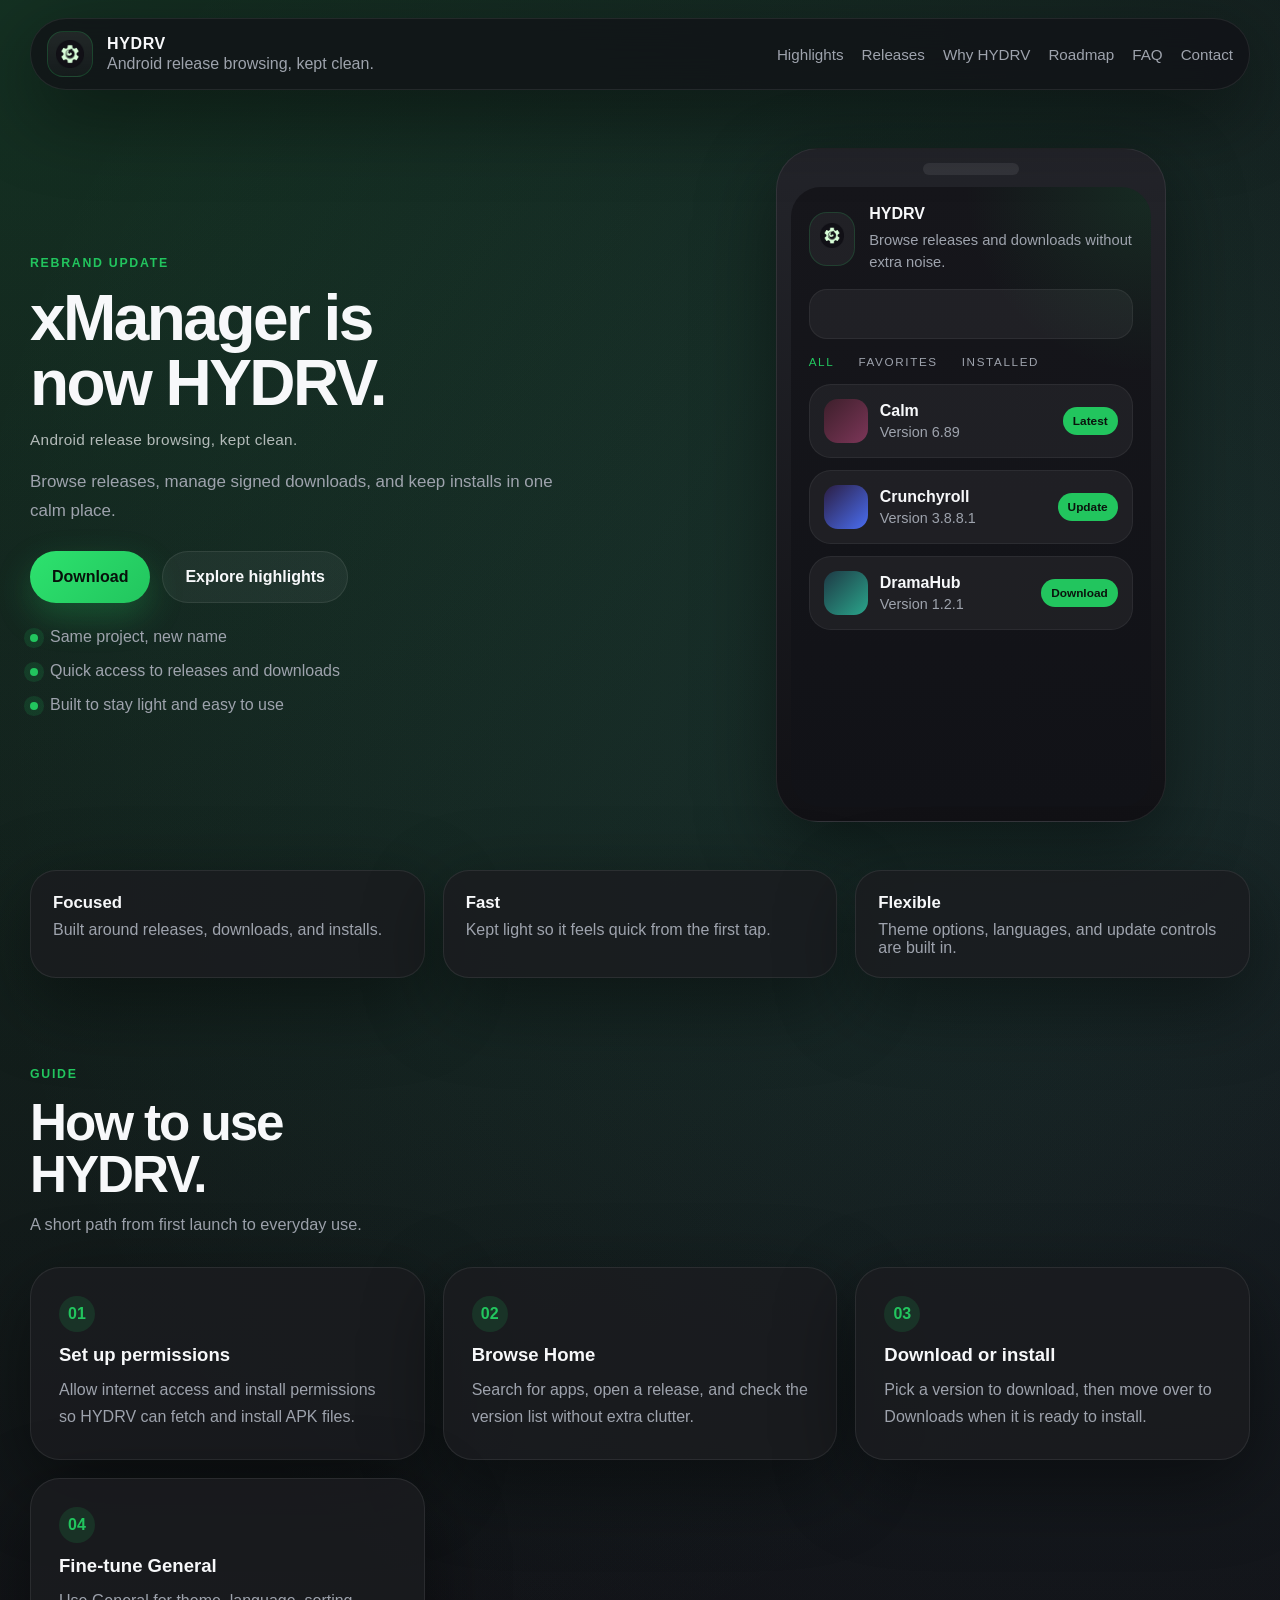
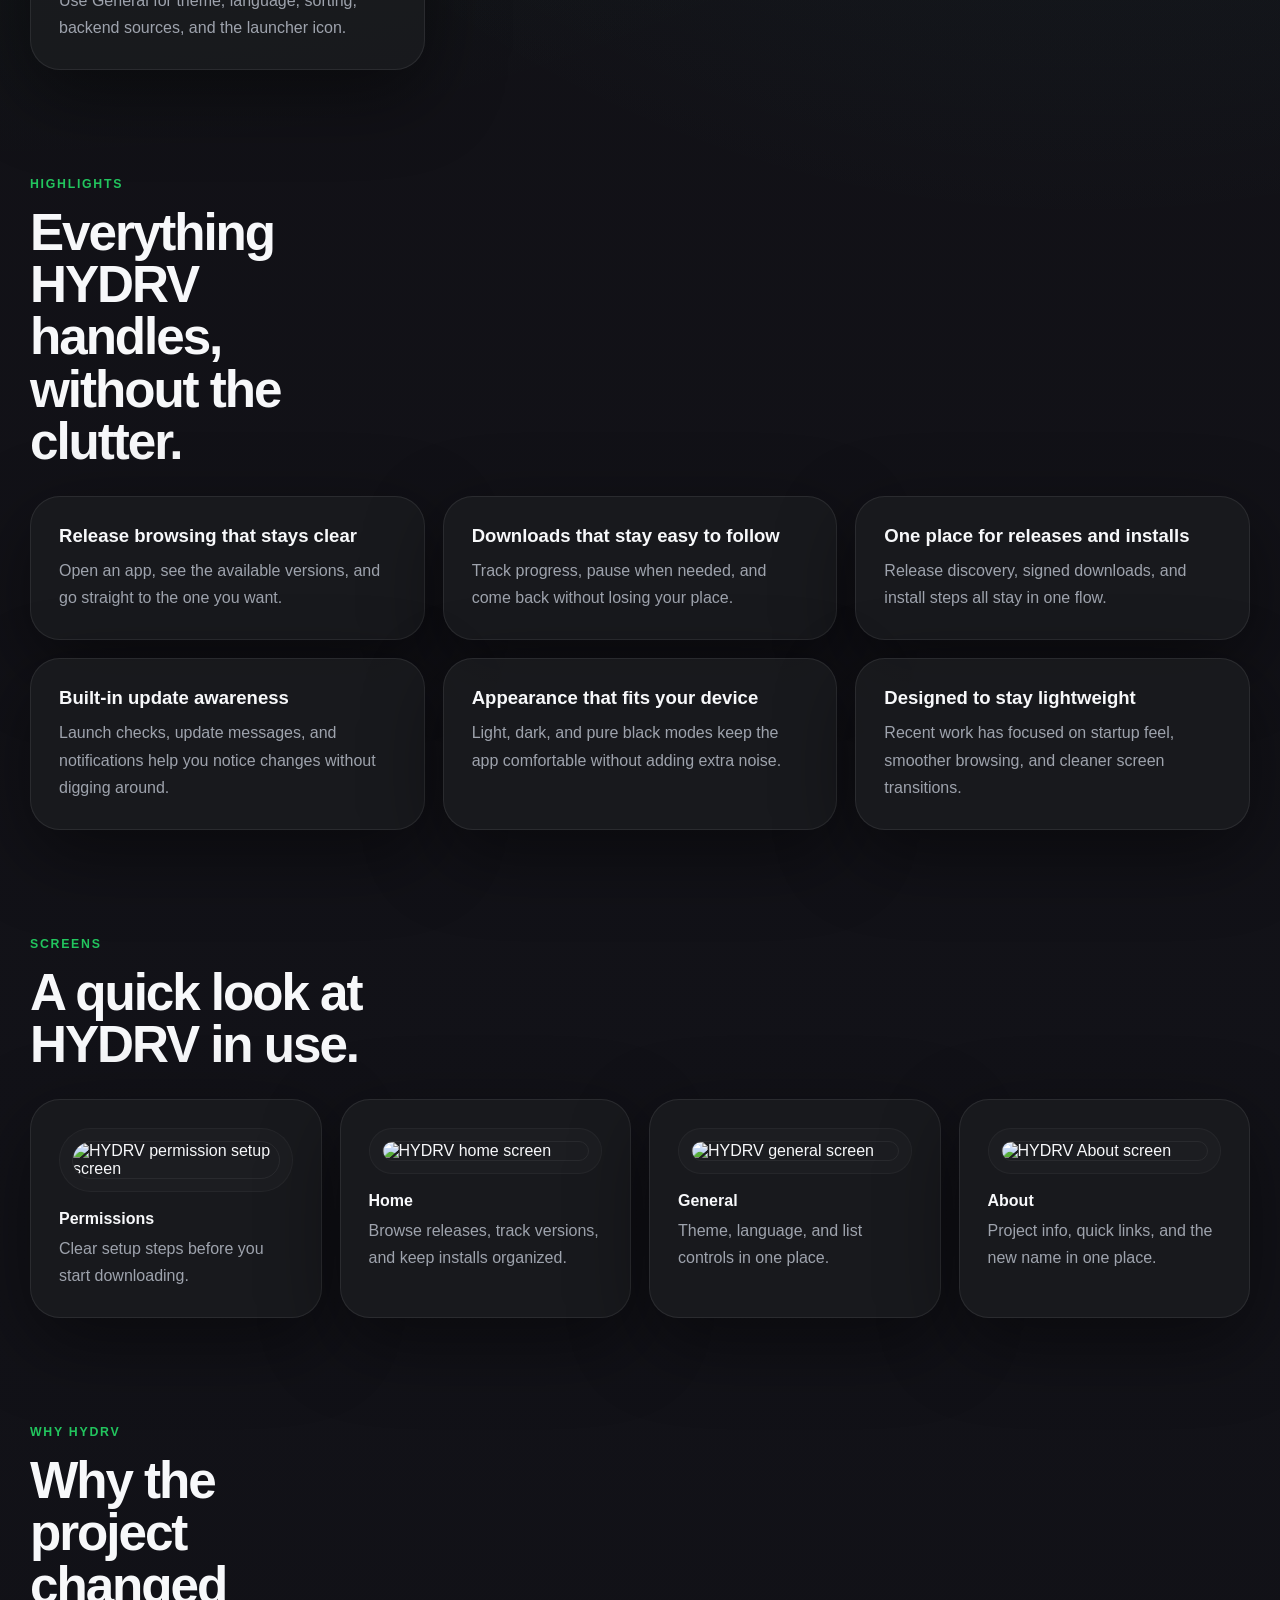
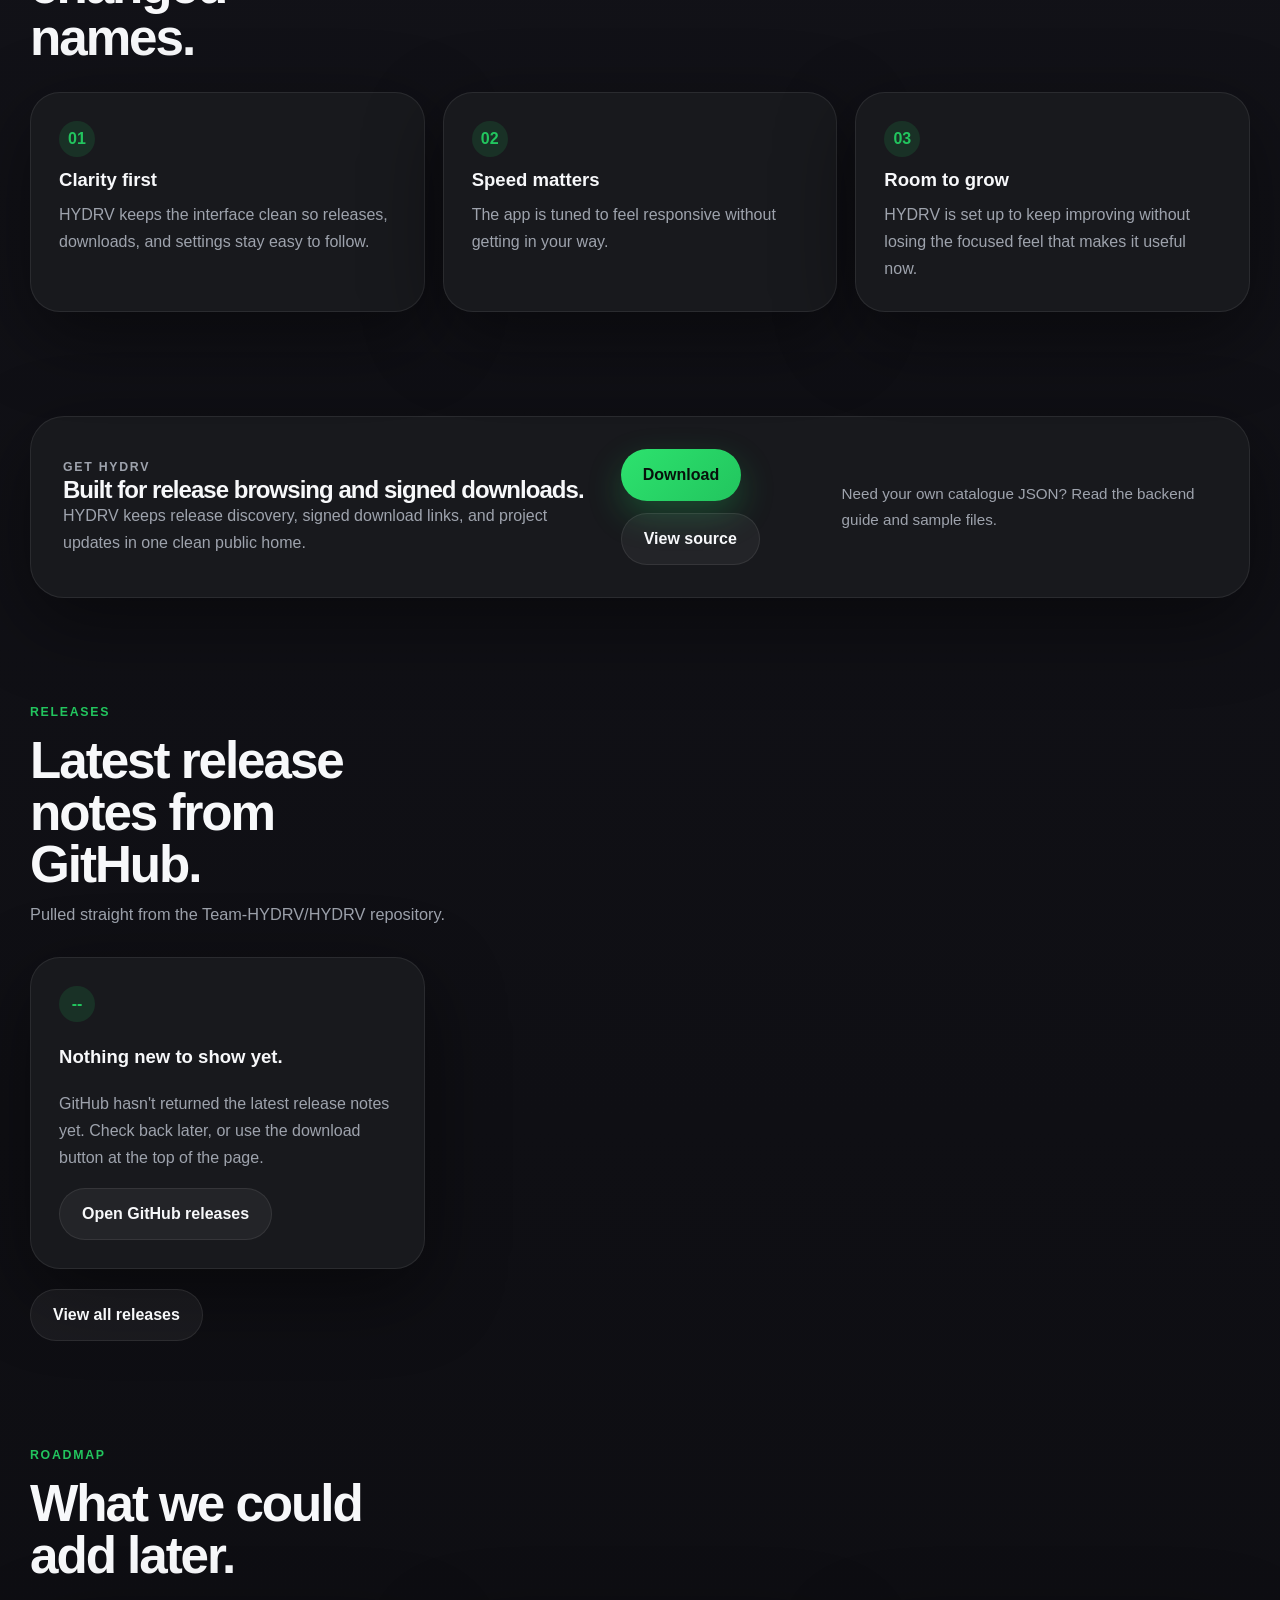
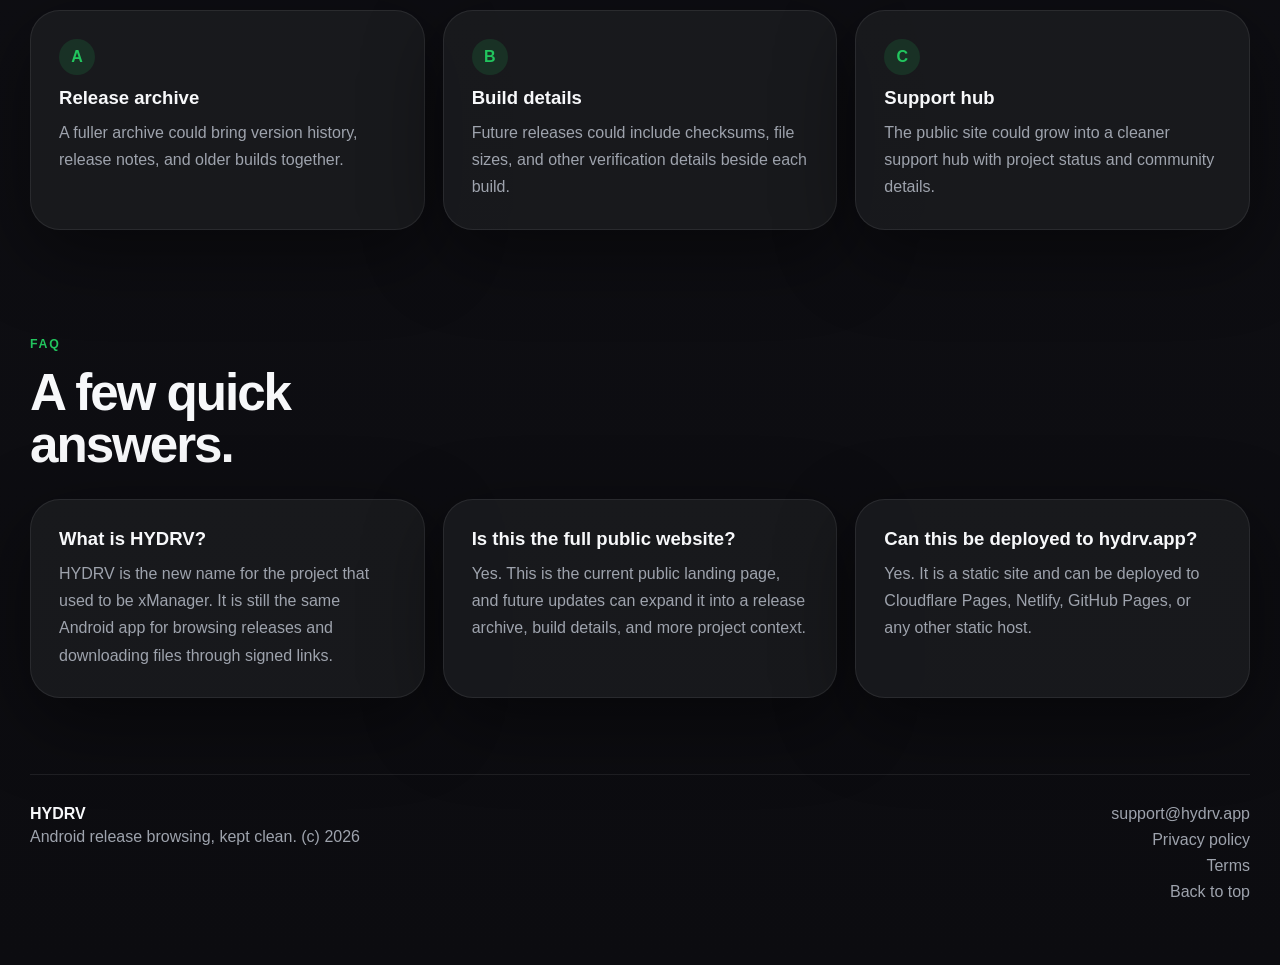
==== website/index.html @ 8247b62e "Add app usage guide and highlights" ====
﻿<!doctype html>
<html lang="en">
<head>
    <meta charset="utf-8">
    <meta name="viewport" content="width=device-width, initial-scale=1">
    <title>HYDRV</title>
    <meta
        name="description"
        content="Android release browsing, kept clean."
    >
    <meta name="theme-color" content="#111015">
    <meta property="og:title" content="HYDRV">
    <meta property="og:description" content="Android release browsing, kept clean.">
    <meta property="og:type" content="website">
    <meta property="og:image" content="./assets/icon-512.png">
    <meta name="twitter:card" content="summary_large_image">
    <link rel="icon" type="image/png" sizes="512x512" href="./assets/icon-512.png">
    <link rel="icon" type="image/png" sizes="192x192" href="./assets/icon-192.png">
    <link rel="apple-touch-icon" href="./assets/apple-touch-icon.png">
    <link rel="icon" type="image/x-icon" href="./assets/favicon.ico">
    <link rel="manifest" href="./site.webmanifest">
    <link rel="stylesheet" href="./styles.css">
</head>
<body>
    <div class="page-shell">
        <header class="topbar">
            <a class="brand" href="#top" aria-label="HYDRV home">
                <span class="brand-mark">
                    <img src="./assets/icon-512.png" alt="HYDRV icon">
                </span>
                <span class="brand-copy">
                    <strong>HYDRV</strong>
                    <span>Android release browsing, kept clean.</span>
                </span>
            </a>

            <nav class="nav">
                <a href="#highlights">Highlights</a>
                <a href="#releases">Releases</a>
                <a href="#why">Why HYDRV</a>
                <a href="#roadmap">Roadmap</a>
                <a href="#faq">FAQ</a>
                <a href="#contact">Contact</a>
            </nav>
        </header>

        <main id="top">
            <section class="hero">
                <div class="hero-copy">
                    <p class="eyebrow">Rebrand update</p>
                    <h1>xManager is now HYDRV.</h1>
                    <p class="pronunciation">Android release browsing, kept clean.</p>
                    <p class="hero-text">
                        Browse releases, manage signed downloads, and keep installs in one calm place.
                    </p>

                    <div class="hero-actions">
                        <a class="button button-primary" href="https://github.com/Team-HYDRV/HYDRV/releases/latest/download/HYDRV.apk" target="_blank" rel="noopener noreferrer">Download</a>
                        <a class="button button-secondary" href="#highlights">Explore highlights</a>
                    </div>

                    <ul class="hero-points">
                        <li>Same project, new name</li>
                        <li>Quick access to releases and downloads</li>
                        <li>Built to stay light and easy to use</li>
                    </ul>
                </div>

                <div class="hero-visual" aria-hidden="true">
                    <div class="phone-frame">
                        <div class="phone-sensor"></div>
                        <div class="phone-screen">
                            <div class="screen-head">
                                <span class="screen-logo">
                                    <img src="./assets/icon-512.png" alt="">
                                </span>
                                <div>
                                    <strong>HYDRV</strong>
                                    <p>Browse releases and downloads without extra noise.</p>
                                </div>
                            </div>

                            <div class="screen-search"></div>

                            <div class="screen-tabs">
                                <span class="active">All</span>
                                <span>Favorites</span>
                                <span>Installed</span>
                            </div>

                            <div class="screen-card">
                                <div class="screen-icon"></div>
                                <div class="screen-lines">
                                    <strong>Calm</strong>
                                    <span>Version 6.89</span>
                                </div>
                                <em>Latest</em>
                            </div>

                            <div class="screen-card">
                                <div class="screen-icon alt"></div>
                                <div class="screen-lines">
                                    <strong>Crunchyroll</strong>
                                    <span>Version 3.8.8.1</span>
                                </div>
                                <em>Update</em>
                            </div>

                            <div class="screen-card">
                                <div class="screen-icon alt-two"></div>
                                <div class="screen-lines">
                                    <strong>DramaHub</strong>
                                    <span>Version 1.2.1</span>
                                </div>
                                <em>Download</em>
                            </div>
                        </div>
                    </div>
                </div>
            </section>

            <section class="stats-strip">
                <article>
                    <strong>Focused</strong>
                    <span>Built around releases, downloads, and installs.</span>
                </article>
                <article>
                    <strong>Fast</strong>
                    <span>Kept light so it feels quick from the first tap.</span>
                </article>
                <article>
                    <strong>Flexible</strong>
                    <span>Theme options, languages, and update controls are built in.</span>
                </article>
            </section>

            <section class="section" id="guide">
                <div class="section-heading">
                    <p class="eyebrow">Guide</p>
                    <h2>How to use HYDRV.</h2>
                    <p class="section-lead">A short path from first launch to everyday use.</p>
                </div>

                <div class="story-grid">
                    <article class="story-card">
                        <span class="story-index">01</span>
                        <h3>Set up permissions</h3>
                        <p>Allow internet access and install permissions so HYDRV can fetch and install APK files.</p>
                    </article>
                    <article class="story-card">
                        <span class="story-index">02</span>
                        <h3>Browse Home</h3>
                        <p>Search for apps, open a release, and check the version list without extra clutter.</p>
                    </article>
                    <article class="story-card">
                        <span class="story-index">03</span>
                        <h3>Download or install</h3>
                        <p>Pick a version to download, then move over to Downloads when it is ready to install.</p>
                    </article>
                    <article class="story-card">
                        <span class="story-index">04</span>
                        <h3>Fine-tune General</h3>
                        <p>Use General for theme, language, sorting, backend sources, and the launcher icon.</p>
                    </article>
                </div>
            </section>

            <section class="section" id="highlights">
                <div class="section-heading">
                    <p class="eyebrow">Highlights</p>
                    <h2>Everything HYDRV handles, without the clutter.</h2>
                </div>

                <div class="feature-grid">
                    <article class="feature-card">
                        <h3>Release browsing that stays clear</h3>
                        <p>Open an app, see the available versions, and go straight to the one you want.</p>
                    </article>
                    <article class="feature-card">
                        <h3>Downloads that stay easy to follow</h3>
                        <p>Track progress, pause when needed, and come back without losing your place.</p>
                    </article>
                    <article class="feature-card">
                        <h3>One place for releases and installs</h3>
                        <p>Release discovery, signed downloads, and install steps all stay in one flow.</p>
                    </article>
                    <article class="feature-card">
                        <h3>Built-in update awareness</h3>
                        <p>Launch checks, update messages, and notifications help you notice changes without digging around.</p>
                    </article>
                    <article class="feature-card">
                        <h3>Appearance that fits your device</h3>
                        <p>Light, dark, and pure black modes keep the app comfortable without adding extra noise.</p>
                    </article>
                    <article class="feature-card">
                        <h3>Designed to stay lightweight</h3>
                        <p>Recent work has focused on startup feel, smoother browsing, and cleaner screen transitions.</p>
                    </article>
                </div>
            </section>

            <section class="section" id="screens">
                <div class="section-heading">
                    <p class="eyebrow">Screens</p>
                    <h2>A quick look at HYDRV in use.</h2>
                </div>

                <div class="shot-grid">
                    <figure class="shot-card">
                        <div class="shot-media">
                            <img src="./assets/screen-permissions.png" alt="HYDRV permission setup screen">
                        </div>
                        <figcaption>
                            <strong>Permissions</strong>
                            <span>Clear setup steps before you start downloading.</span>
                        </figcaption>
                    </figure>

                    <figure class="shot-card">
                        <div class="shot-media">
                            <img src="./assets/screen-home.png" alt="HYDRV home screen">
                        </div>
                        <figcaption>
                            <strong>Home</strong>
                            <span>Browse releases, track versions, and keep installs organized.</span>
                        </figcaption>
                    </figure>

                    <figure class="shot-card">
                        <div class="shot-media">
                            <img src="./assets/screen-general.png" alt="HYDRV general screen">
                        </div>
                        <figcaption>
                            <strong>General</strong>
                            <span>Theme, language, and list controls in one place.</span>
                        </figcaption>
                    </figure>

                    <figure class="shot-card">
                        <div class="shot-media">
                            <img src="./assets/screen-about.png" alt="HYDRV About screen">
                        </div>
                        <figcaption>
                            <strong>About</strong>
                            <span>Project info, quick links, and the new name in one place.</span>
                        </figcaption>
                    </figure>
                </div>
            </section>

            <section class="section section-alt" id="why">
                <div class="section-heading">
                    <p class="eyebrow">Why HYDRV</p>
                    <h2>Why the project changed names.</h2>
                </div>

                <div class="story-grid">
                    <article class="story-card">
                        <span class="story-index">01</span>
                        <h3>Clarity first</h3>
                        <p>HYDRV keeps the interface clean so releases, downloads, and settings stay easy to follow.</p>
                    </article>
                    <article class="story-card">
                        <span class="story-index">02</span>
                        <h3>Speed matters</h3>
                        <p>The app is tuned to feel responsive without getting in your way.</p>
                    </article>
                    <article class="story-card">
                        <span class="story-index">03</span>
                        <h3>Room to grow</h3>
                        <p>HYDRV is set up to keep improving without losing the focused feel that makes it useful now.</p>
                    </article>
                </div>
            </section>

            <section class="section" id="download">
                <div class="download-panel">
                    <div>
                        <p class="eyebrow">Get HYDRV</p>
                        <h2>Built for release browsing and signed downloads.</h2>
                        <p>
                            HYDRV keeps release discovery, signed download links, and project updates in one clean
                            public home.
                        </p>
                    </div>
                    <div class="download-actions">
                        <a class="button button-primary" href="https://github.com/Team-HYDRV/HYDRV/releases/latest/download/HYDRV.apk" target="_blank" rel="noopener noreferrer">Download</a>
                        <a class="button button-secondary" href="https://github.com/Team-HYDRV/HYDRV" target="_blank" rel="noopener noreferrer">View source</a>
                    </div>
                    <p class="download-note">
                        Need your own catalogue JSON? Read the
                        <a href="https://github.com/Team-HYDRV/HYDRV/blob/develop/HYDRV/docs/backend-example.md" target="_blank" rel="noopener noreferrer">backend guide</a>
                        and sample files.
                    </p>
                </div>
            </section>

            <section class="section" id="releases">
                <div class="section-heading">
                    <p class="eyebrow">Releases</p>
                    <h2>Latest release notes from GitHub.</h2>
                    <p class="section-lead">Pulled straight from the Team-HYDRV/HYDRV repository.</p>
                </div>

                <div class="release-grid" id="releaseGrid" aria-live="polite">
                    <article class="story-card release-card release-card-loading">
                        <span class="story-index">01</span>
                        <h3>Fetching latest releases</h3>
                        <p>Live GitHub release notes will appear here as soon as they are available.</p>
                    </article>
                    <article class="story-card release-card release-card-loading">
                        <span class="story-index">02</span>
                        <h3>Fetching latest releases</h3>
                        <p>Live GitHub release notes will appear here as soon as they are available.</p>
                    </article>
                    <article class="story-card release-card release-card-loading">
                        <span class="story-index">03</span>
                        <h3>Fetching latest releases</h3>
                        <p>Live GitHub release notes will appear here as soon as they are available.</p>
                    </article>
                </div>

                <div class="section-actions">
                    <a class="button button-secondary" href="https://github.com/Team-HYDRV/HYDRV/releases" target="_blank" rel="noopener noreferrer">View all releases</a>
                </div>
            </section>

            <section class="section section-alt" id="roadmap">
                <div class="section-heading">
                    <p class="eyebrow">Roadmap</p>
                    <h2>What we could add later.</h2>
                </div>

                <div class="story-grid">
                    <article class="story-card">
                        <span class="story-index">A</span>
                        <h3>Release archive</h3>
                        <p>A fuller archive could bring version history, release notes, and older builds together.</p>
                    </article>
                    <article class="story-card">
                        <span class="story-index">B</span>
                        <h3>Build details</h3>
                        <p>Future releases could include checksums, file sizes, and other verification details beside each build.</p>
                    </article>
                    <article class="story-card">
                        <span class="story-index">C</span>
                        <h3>Support hub</h3>
                        <p>The public site could grow into a cleaner support hub with project status and community details.</p>
                    </article>
                </div>
            </section>

            <section class="section" id="faq">
                <div class="section-heading">
                    <p class="eyebrow">FAQ</p>
                    <h2>A few quick answers.</h2>
                </div>

                <div class="faq-list">
                    <article class="faq-item">
                        <h3>What is HYDRV?</h3>
                        <p>HYDRV is the new name for the project that used to be xManager. It is still the same Android app for browsing releases and downloading files through signed links.</p>
                    </article>
                    <article class="faq-item">
                        <h3>Is this the full public website?</h3>
                        <p>Yes. This is the current public landing page, and future updates can expand it into a release archive, build details, and more project context.</p>
                    </article>
                    <article class="faq-item">
                        <h3>Can this be deployed to hydrv.app?</h3>
                        <p>Yes. It is a static site and can be deployed to Cloudflare Pages, Netlify, GitHub Pages, or any other static host.</p>
                    </article>
                </div>
            </section>
        </main>

        <footer class="footer" id="contact">
            <div>
                <strong>HYDRV</strong>
                <p>Android release browsing, kept clean.</p>
            </div>
            <div class="footer-links">
                <a href="mailto:support@hydrv.app">support@hydrv.app</a>
                <a href="./privacy.html">Privacy policy</a>
                <a href="./terms.html">Terms</a>
                <a href="#top">Back to top</a>
            </div>
        </footer>
    </div>

    <script src="./app.js"></script>
</body>
</html>
---- website/styles.css ----
:root {
    --bg: #111015;
    --bg-soft: #18171d;
    --panel: rgba(27, 28, 31, 0.84);
    --panel-strong: #1f2024;
    --line: rgba(255, 255, 255, 0.08);
    --text: #f7f8fa;
    --muted: #9ea3ad;
    --accent: #22c55e;
    --accent-soft: rgba(34, 197, 94, 0.14);
    --shadow: 0 24px 80px rgba(0, 0, 0, 0.45);
    --radius-xl: 32px;
    --radius-lg: 24px;
    --radius-md: 18px;
    --radius-pill: 999px;
    --content-width: 1220px;
}

* {
    box-sizing: border-box;
}

html {
    scroll-behavior: smooth;
}

body {
    margin: 0;
    font-family: "Segoe UI", "IBM Plex Sans", sans-serif;
    color: var(--text);
    overflow-x: hidden;
    background:
        radial-gradient(circle at top left, rgba(34, 197, 94, 0.18), transparent 30%),
        radial-gradient(circle at 85% 12%, rgba(94, 234, 212, 0.10), transparent 22%),
        linear-gradient(180deg, #111015 0%, #121218 50%, #0c0c10 100%);
}

a {
    color: inherit;
    text-decoration: none;
}

img {
    display: block;
    max-width: 100%;
}

.page-shell {
    width: min(calc(100% - 32px), var(--content-width));
    margin: 0 auto;
    padding: 18px 0 56px;
}

.topbar {
    display: flex;
    align-items: center;
    justify-content: space-between;
    gap: 20px;
    padding: 12px 16px;
    position: sticky;
    top: 18px;
    z-index: 10;
    backdrop-filter: blur(22px);
    background: rgba(17, 16, 21, 0.72);
    border: 1px solid var(--line);
    border-radius: var(--radius-pill);
    box-shadow: var(--shadow);
}

.brand {
    display: inline-flex;
    align-items: center;
    gap: 14px;
}

.brand-mark {
    width: 46px;
    height: 46px;
    padding: 8px;
    border-radius: 16px;
    background: linear-gradient(180deg, rgba(255,255,255,0.07), rgba(255,255,255,0.02));
    border: 1px solid rgba(34, 197, 94, 0.22);
}

.brand-copy {
    display: flex;
    flex-direction: column;
    gap: 2px;
}

.brand-copy strong {
    font-size: 1rem;
    letter-spacing: 0.04em;
}

.brand-copy span,
.nav a,
.hero-text,
.hero-points li,
.stats-strip span,
.feature-card p,
.story-card p,
.download-panel p,
.faq-item p,
.footer p,
.footer a {
    color: var(--muted);
}

.download-note {
    font-size: 0.95rem;
    line-height: 1.6;
    max-width: 42rem;
}

.nav {
    display: inline-flex;
    align-items: center;
    gap: 18px;
    flex-wrap: wrap;
}

.nav a {
    font-size: 0.95rem;
    transition: color 0.2s ease;
}

.nav a:hover,
.footer a:hover {
    color: var(--text);
}

.hero {
    display: grid;
    grid-template-columns: minmax(0, 1.05fr) minmax(320px, 0.95fr);
    gap: 44px;
    align-items: center;
    padding: 58px 0 40px;
}

.eyebrow {
    display: inline-flex;
    align-items: center;
    gap: 8px;
    margin: 0 0 16px;
    color: var(--accent);
    font-weight: 700;
    text-transform: uppercase;
    letter-spacing: 0.14em;
    font-size: 0.77rem;
}

.hero h1,
.section-heading h2,
.download-panel h2 {
    margin: 0;
    line-height: 1.02;
    letter-spacing: -0.04em;
}

.hero h1 {
    font-size: clamp(3rem, 5vw, 5.4rem);
    max-width: 11ch;
}

.hero-brand {
    display: inline-flex;
    align-items: center;
    gap: 16px;
    padding: 14px 18px;
    margin-bottom: 14px;
    border-radius: 24px;
    background: rgba(255, 255, 255, 0.04);
    border: 1px solid rgba(255, 255, 255, 0.07);
    box-shadow: 0 18px 42px rgba(0, 0, 0, 0.16);
}

.hero-brand-mark {
    width: 64px;
    height: 64px;
    padding: 10px;
    border-radius: 22px;
    background: linear-gradient(180deg, rgba(255,255,255,0.08), rgba(255,255,255,0.03));
    border: 1px solid rgba(34, 197, 94, 0.18);
    flex: 0 0 auto;
}

.hero-brand-mark img {
    width: 100%;
    height: 100%;
    object-fit: contain;
}

.hero-brand-copy {
    display: flex;
    flex-direction: column;
    gap: 4px;
}

.hero-brand-copy strong {
    font-size: 1.1rem;
    letter-spacing: 0.08em;
    text-transform: uppercase;
}

.hero-brand-copy span {
    color: var(--muted);
    font-size: 0.96rem;
    line-height: 1.45;
}

.pronunciation {
    margin: 14px 0 0;
    color: rgba(247, 248, 250, 0.7);
    font-size: 0.96rem;
    letter-spacing: 0.02em;
}

.hero-text {
    font-size: 1.06rem;
    line-height: 1.72;
    max-width: 58ch;
    margin: 18px 0 0;
}

.hero-actions {
    display: flex;
    flex-wrap: wrap;
    gap: 12px;
    margin-top: 26px;
}

.button {
    display: inline-flex;
    align-items: center;
    justify-content: center;
    min-height: 52px;
    padding: 0 22px;
    border-radius: var(--radius-pill);
    font-weight: 700;
    transition: transform 0.2s ease, box-shadow 0.2s ease, background 0.2s ease;
}

.button:hover {
    transform: translateY(-1px);
}

.button-primary {
    color: #07110b;
    background: linear-gradient(135deg, #2de26e 0%, #22c55e 100%);
    box-shadow: 0 14px 34px rgba(34, 197, 94, 0.28);
}

.button-secondary {
    color: var(--text);
    background: rgba(255, 255, 255, 0.05);
    border: 1px solid var(--line);
}

.button-disabled {
    opacity: 0.72;
    pointer-events: none;
}

.hero-points {
    list-style: none;
    padding: 0;
    margin: 22px 0 0;
    display: grid;
    gap: 10px;
    line-height: 1.5;
}

.hero-points li::before {
    content: "";
    display: inline-block;
    width: 8px;
    height: 8px;
    margin-right: 12px;
    border-radius: 999px;
    background: var(--accent);
    box-shadow: 0 0 0 6px var(--accent-soft);
    vertical-align: middle;
}

.hero-visual {
    display: flex;
    justify-content: center;
}

.phone-frame {
    width: min(100%, 390px);
    padding: 14px;
    border-radius: 42px;
    background: linear-gradient(180deg, #23242a, #111115);
    box-shadow: var(--shadow);
    border: 1px solid rgba(255,255,255,0.08);
}

.phone-sensor {
    width: 96px;
    height: 12px;
    margin: 0 auto 12px;
    border-radius: 999px;
    background: rgba(255,255,255,0.08);
}

.phone-screen {
    border-radius: 30px;
    padding: 18px;
    background:
        radial-gradient(circle at top right, rgba(34, 197, 94, 0.12), transparent 26%),
        linear-gradient(180deg, #16161b 0%, #111217 100%);
    min-height: 620px;
}

.screen-head {
    display: flex;
    gap: 14px;
    align-items: center;
}

.screen-logo {
    width: 54px;
    height: 54px;
    padding: 10px;
    border-radius: 18px;
    background: rgba(255,255,255,0.05);
    border: 1px solid rgba(34, 197, 94, 0.18);
}

.screen-head p {
    margin: 6px 0 0;
    color: var(--muted);
    font-size: 0.92rem;
    line-height: 1.5;
}

.screen-search,
.screen-card {
    background: rgba(255,255,255,0.05);
    border: 1px solid rgba(255,255,255,0.06);
}

.screen-search {
    height: 50px;
    border-radius: 18px;
    margin-top: 16px;
}

.screen-tabs {
    display: flex;
    gap: 24px;
    margin: 16px 0 16px;
    color: var(--muted);
    text-transform: uppercase;
    letter-spacing: 0.14em;
    font-size: 0.73rem;
}

.screen-tabs .active {
    color: var(--accent);
}

.screen-card {
    display: grid;
    grid-template-columns: 44px 1fr auto;
    gap: 12px;
    align-items: center;
    padding: 14px;
    border-radius: 22px;
    margin-bottom: 12px;
}

.screen-icon {
    width: 44px;
    height: 44px;
    border-radius: 14px;
    background: linear-gradient(135deg, #3d1f2b, #7c3658);
}

.screen-icon.alt {
    background: linear-gradient(135deg, #2b1e43, #4a6ef2);
}

.screen-icon.alt-two {
    background: linear-gradient(135deg, #1e3945, #2aa58b);
}

.screen-lines {
    display: grid;
    gap: 4px;
}

.screen-lines span {
    color: var(--muted);
    font-size: 0.9rem;
}

.screen-card em {
    font-style: normal;
    color: #0a130d;
    font-size: 0.74rem;
    font-weight: 800;
    padding: 7px 10px;
    border-radius: 999px;
    background: var(--accent);
}

.stats-strip,
.feature-grid,
.shot-grid,
.story-grid,
.faq-list {
    display: grid;
    gap: 18px;
}

.stats-strip {
    grid-template-columns: repeat(3, minmax(0, 1fr));
    margin: 8px 0 34px;
}

.stats-strip article,
.feature-card,
.story-card,
.faq-item,
.download-panel {
    background: var(--panel);
    border: 1px solid var(--line);
    box-shadow: var(--shadow);
}

.stats-strip article {
    padding: 22px 22px 20px;
    border-radius: 26px;
}

.stats-strip strong {
    display: block;
    margin-bottom: 8px;
    font-size: 1.05rem;
}

.section {
    padding: 52px 0;
}

.section-alt {
    position: relative;
}

.section-heading {
    margin-bottom: 28px;
}

.section-heading h2 {
    font-size: clamp(2rem, 4vw, 3.4rem);
    max-width: 12ch;
}

.section-heading .section-lead {
    margin-top: 10px;
    font-size: 1.02rem;
}

.section-lead {
    margin: 12px 0 0;
    max-width: 60ch;
    color: var(--muted);
    line-height: 1.7;
}

.feature-grid {
    grid-template-columns: repeat(3, minmax(0, 1fr));
}

.shot-grid {
    grid-template-columns: repeat(4, minmax(0, 1fr));
}

.feature-card,
.shot-card,
.story-card,
.faq-item {
    padding: 28px;
    border-radius: 30px;
}

.release-card {
    display: flex;
    flex-direction: column;
    gap: 12px;
}

.release-head {
    display: flex;
    align-items: center;
    justify-content: space-between;
    gap: 14px;
}

.release-tag {
    display: inline-flex;
    align-items: center;
    gap: 8px;
    padding: 7px 11px;
    border-radius: 999px;
    border: 1px solid var(--line);
    background: rgba(255, 255, 255, 0.04);
    color: var(--muted);
    font-size: 0.82rem;
    font-weight: 600;
    letter-spacing: 0.01em;
}

.release-date {
    margin: -2px 0 0;
    color: var(--accent);
    font-size: 0.9rem;
    font-weight: 600;
}

.release-body {
    margin: 0;
    line-height: 1.75;
    color: var(--muted);
}

.release-actions {
    display: flex;
    align-items: center;
    margin-top: 4px;
}

.section-actions {
    margin-top: 20px;
}

.release-grid {
    display: grid;
    grid-template-columns: repeat(3, minmax(0, 1fr));
    gap: 18px;
    align-items: stretch;
}

.release-card-empty {
    min-height: 232px;
}

.feature-card h3,
.story-card h3,
.faq-item h3 {
    margin: 0 0 10px;
    font-size: 1.16rem;
}

.feature-card p,
.story-card p,
.faq-item p,
.download-panel p,
.footer p {
    margin: 0;
    line-height: 1.7;
}

.shot-card {
    margin: 0;
    background: var(--panel);
    border: 1px solid var(--line);
    box-shadow: var(--shadow);
}

.shot-media {
    padding: 12px;
    border-radius: 32px;
    background: rgba(255, 255, 255, 0.02);
    border: 1px solid rgba(255, 255, 255, 0.04);
}

.shot-card img {
    width: 100%;
    height: auto;
    border-radius: 24px;
    border: 1px solid rgba(255,255,255,0.06);
    background: transparent;
    transform: none;
}

.shot-card figcaption {
    padding-top: 18px;
    display: grid;
    gap: 8px;
}

.shot-card figcaption span {
    color: var(--muted);
    line-height: 1.65;
}

.story-grid {
    grid-template-columns: repeat(3, minmax(0, 1fr));
}

.story-index {
    display: inline-flex;
    width: 36px;
    height: 36px;
    border-radius: 999px;
    align-items: center;
    justify-content: center;
    margin-bottom: 12px;
    background: var(--accent-soft);
    color: var(--accent);
    font-weight: 800;
}

.download-panel {
    display: flex;
    align-items: center;
    justify-content: space-between;
    gap: 22px;
    padding: 32px;
    border-radius: 34px;
}

.download-actions {
    display: flex;
    flex-wrap: wrap;
    gap: 12px;
}

.faq-list {
    grid-template-columns: repeat(3, minmax(0, 1fr));
}

.footer {
    display: flex;
    justify-content: space-between;
    gap: 18px;
    padding: 30px 0 8px;
    border-top: 1px solid var(--line);
    margin-top: 24px;
}

.footer-links {
    display: flex;
    flex-direction: column;
    gap: 8px;
    align-items: flex-end;
}

.legal-shell {
    min-height: 100vh;
}

.legal-page {
    max-width: 880px;
    margin: 44px auto 0;
}

.legal-page h1 {
    margin: 0;
    font-size: clamp(2.3rem, 5vw, 4.4rem);
    letter-spacing: -0.04em;
}

.legal-lead {
    margin: 16px 0 0;
    color: var(--muted);
    line-height: 1.75;
    font-size: 1.05rem;
}

.legal-card {
    margin-top: 18px;
    padding: 26px;
    border-radius: 28px;
    background: var(--panel);
    border: 1px solid var(--line);
    box-shadow: var(--shadow);
}

.legal-card h2 {
    margin: 0 0 10px;
    font-size: 1.18rem;
}

.legal-card p {
    margin: 0;
    color: var(--muted);
    line-height: 1.75;
}

.legal-card a {
    color: var(--text);
}

.not-found {
    text-align: center;
    padding-top: 14vh;
}

@media (max-width: 1024px) {
    .hero,
    .stats-strip,
    .feature-grid,
    .shot-grid,
    .story-grid,
    .faq-list,
    .release-grid,
    .download-panel {
        grid-template-columns: 1fr;
    }

    .shot-grid {
        grid-template-columns: repeat(2, minmax(0, 1fr));
    }

    .hero {
        padding-top: 34px;
    }

    .hero h1,
    .section-heading h2 {
        max-width: none;
    }

    .download-panel {
        display: grid;
    }
}

@media (max-width: 740px) {
    .page-shell {
        width: min(calc(100% - 20px), var(--content-width));
        padding-top: 10px;
    }

    .topbar,
    .footer {
        flex-direction: column;
        align-items: stretch;
    }

    .topbar {
        position: static;
        gap: 14px;
        padding: 14px;
        border-radius: 28px;
    }

    .brand {
        align-items: flex-start;
    }

    .brand-mark {
        width: 42px;
        height: 42px;
    }

    .nav {
        display: flex;
        gap: 10px 14px;
        justify-content: flex-start;
    }

    .nav a {
        font-size: 0.86rem;
        white-space: nowrap;
    }

    .hero {
        gap: 30px;
        padding: 28px 0 24px;
    }

    .hero h1 {
        font-size: clamp(2.2rem, 13vw, 3.4rem);
    }

    .hero-text {
        font-size: 1rem;
        line-height: 1.65;
    }

    .hero-actions,
    .download-actions {
        flex-direction: column;
        align-items: stretch;
    }

    .download-panel {
        gap: 16px;
    }

    .button {
        width: 100%;
    }

    .phone-frame {
        width: 100%;
        padding: 12px;
        border-radius: 34px;
    }

    .phone-screen {
        min-height: 520px;
        padding: 16px;
        border-radius: 24px;
    }

    .screen-head {
        gap: 12px;
    }

    .screen-logo {
        width: 48px;
        height: 48px;
        padding: 8px;
    }

    .screen-tabs {
        gap: 16px;
        overflow-x: auto;
        white-space: nowrap;
        padding-bottom: 4px;
        scrollbar-width: none;
    }

    .screen-tabs::-webkit-scrollbar {
        display: none;
    }

    .screen-card {
        grid-template-columns: 40px 1fr auto;
        padding: 12px;
        border-radius: 18px;
    }

    .screen-icon {
        width: 40px;
        height: 40px;
    }

    .section {
        padding: 36px 0;
    }

    .section-heading {
        margin-bottom: 22px;
    }

    .feature-card,
    .shot-card,
    .story-card,
    .faq-item,
    .download-panel {
        padding: 20px;
        border-radius: 24px;
    }

    .release-card-empty {
        min-height: 0;
    }

    .stats-strip {
        margin-bottom: 24px;
    }

    .shot-grid {
        grid-template-columns: 1fr;
    }

    .footer-links {
        align-items: flex-start;
    }
}

@media (max-width: 480px) {
    .page-shell {
        width: min(calc(100% - 14px), var(--content-width));
    }

    .topbar {
        padding: 12px;
    }

    .brand-copy strong {
        font-size: 0.96rem;
    }

    .brand-copy span {
        font-size: 0.88rem;
        line-height: 1.35;
    }

    .hero h1 {
        font-size: clamp(2rem, 14vw, 3rem);
    }

    .hero-points {
        gap: 8px;
    }

    .hero-points li {
        line-height: 1.45;
    }

    .hero-text,
    .section-lead,
    .download-panel p,
    .faq-item p,
    .story-card p,
    .feature-card p {
        font-size: 0.96rem;
    }

    .screen-head p {
        font-size: 0.86rem;
    }

    .screen-tabs {
        font-size: 0.68rem;
        gap: 14px;
    }

    .screen-card em {
        padding: 6px 8px;
    }

    .release-card {
        gap: 10px;
        padding: 18px;
    }

    .release-head {
        gap: 10px;
    }

    .release-tag {
        padding: 6px 9px;
        font-size: 0.74rem;
    }

    .release-body {
        line-height: 1.65;
        font-size: 0.94rem;
    }

    .phone-screen {
        min-height: 500px;
    }

    .stats-strip article {
        padding: 18px;
    }

    .footer {
        padding-top: 24px;
        gap: 14px;
    }

    .footer-links {
        gap: 10px;
    }

    .download-actions .button {
        min-height: 48px;
    }

    .footer-links a {
        font-size: 0.95rem;
    }
}
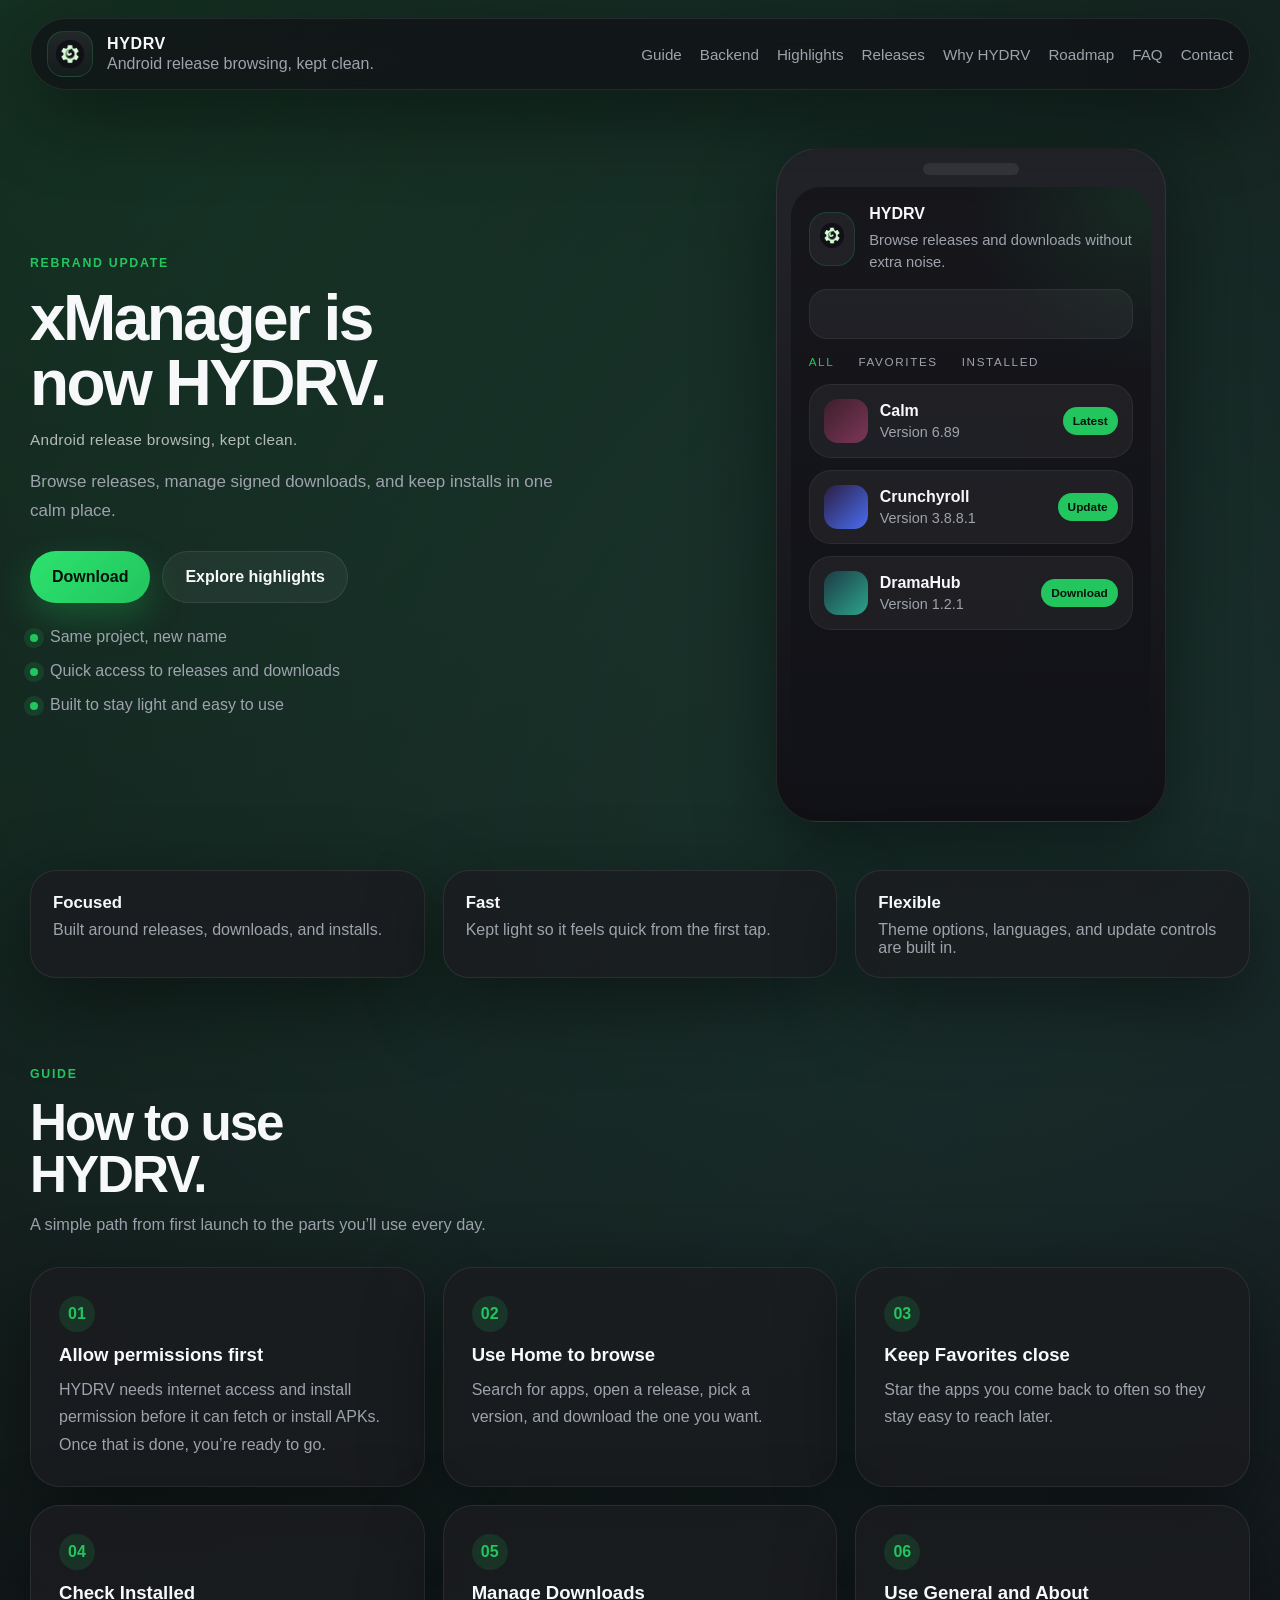
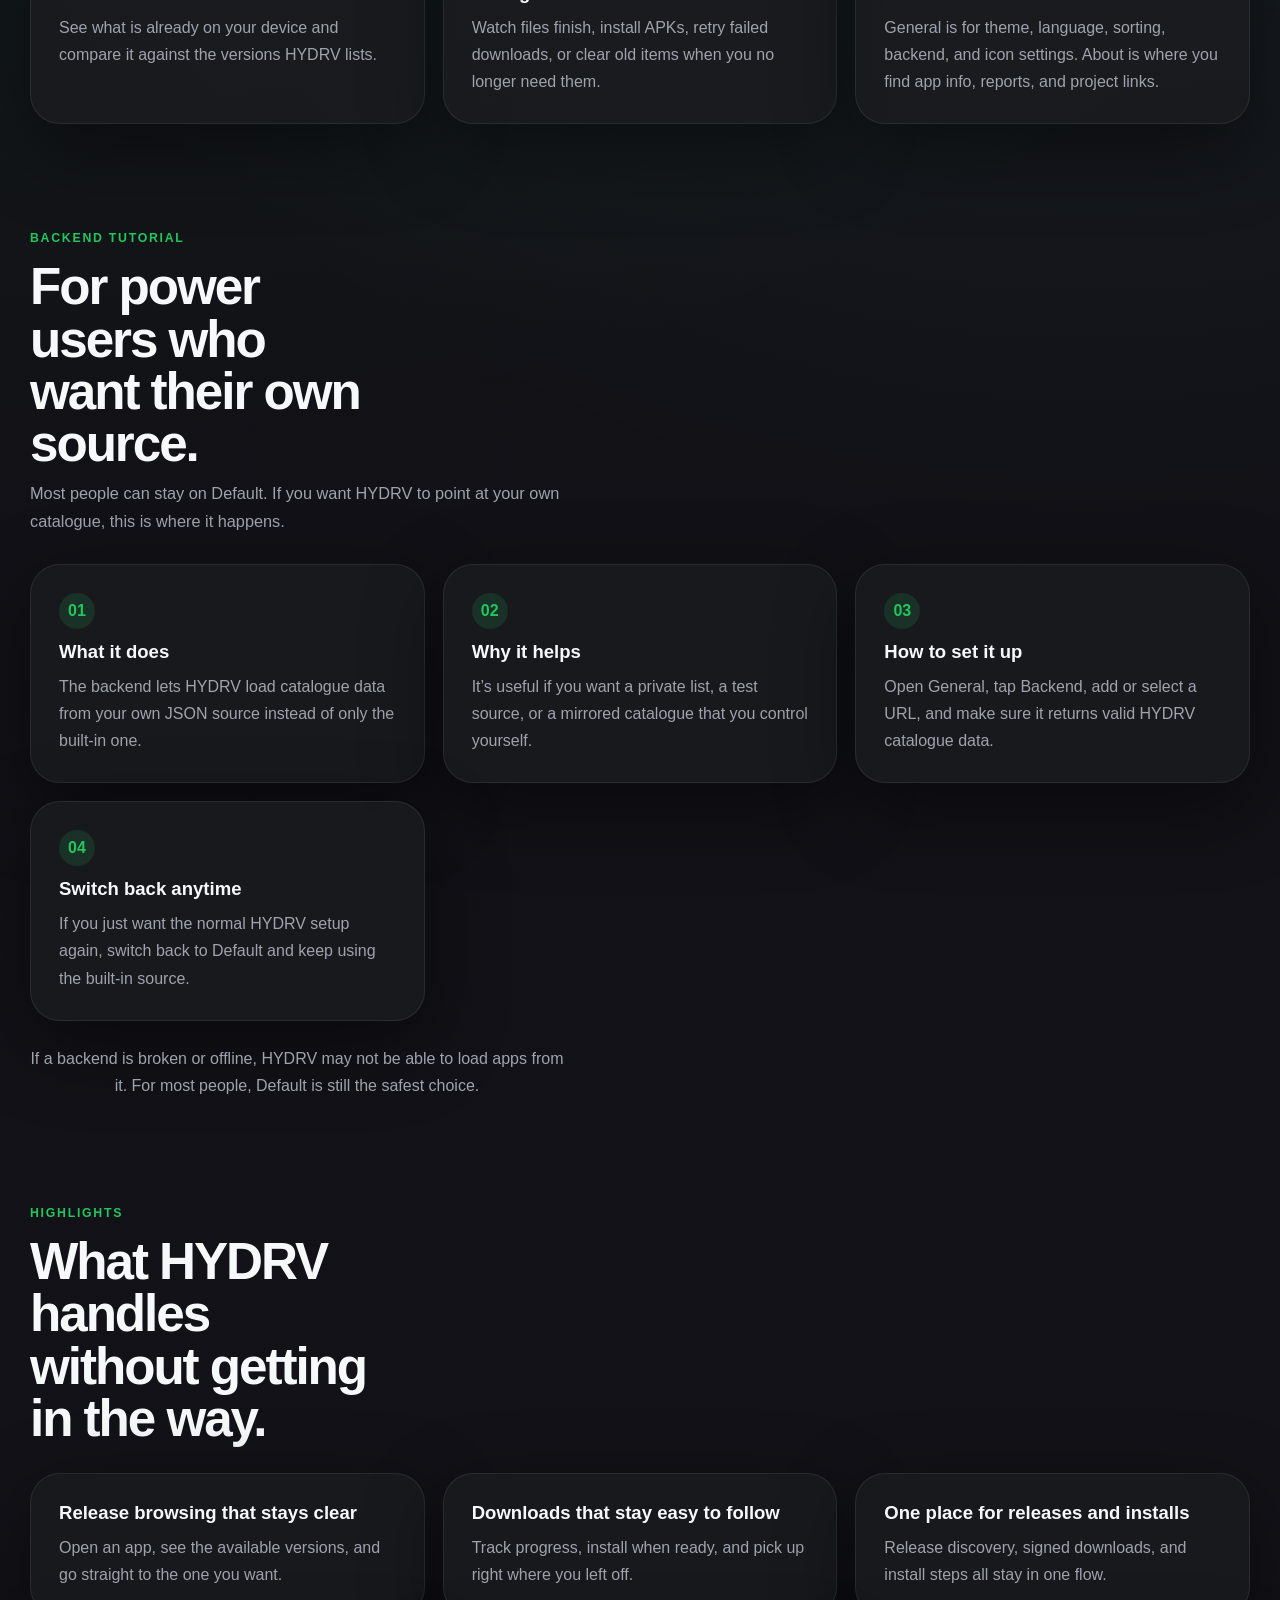
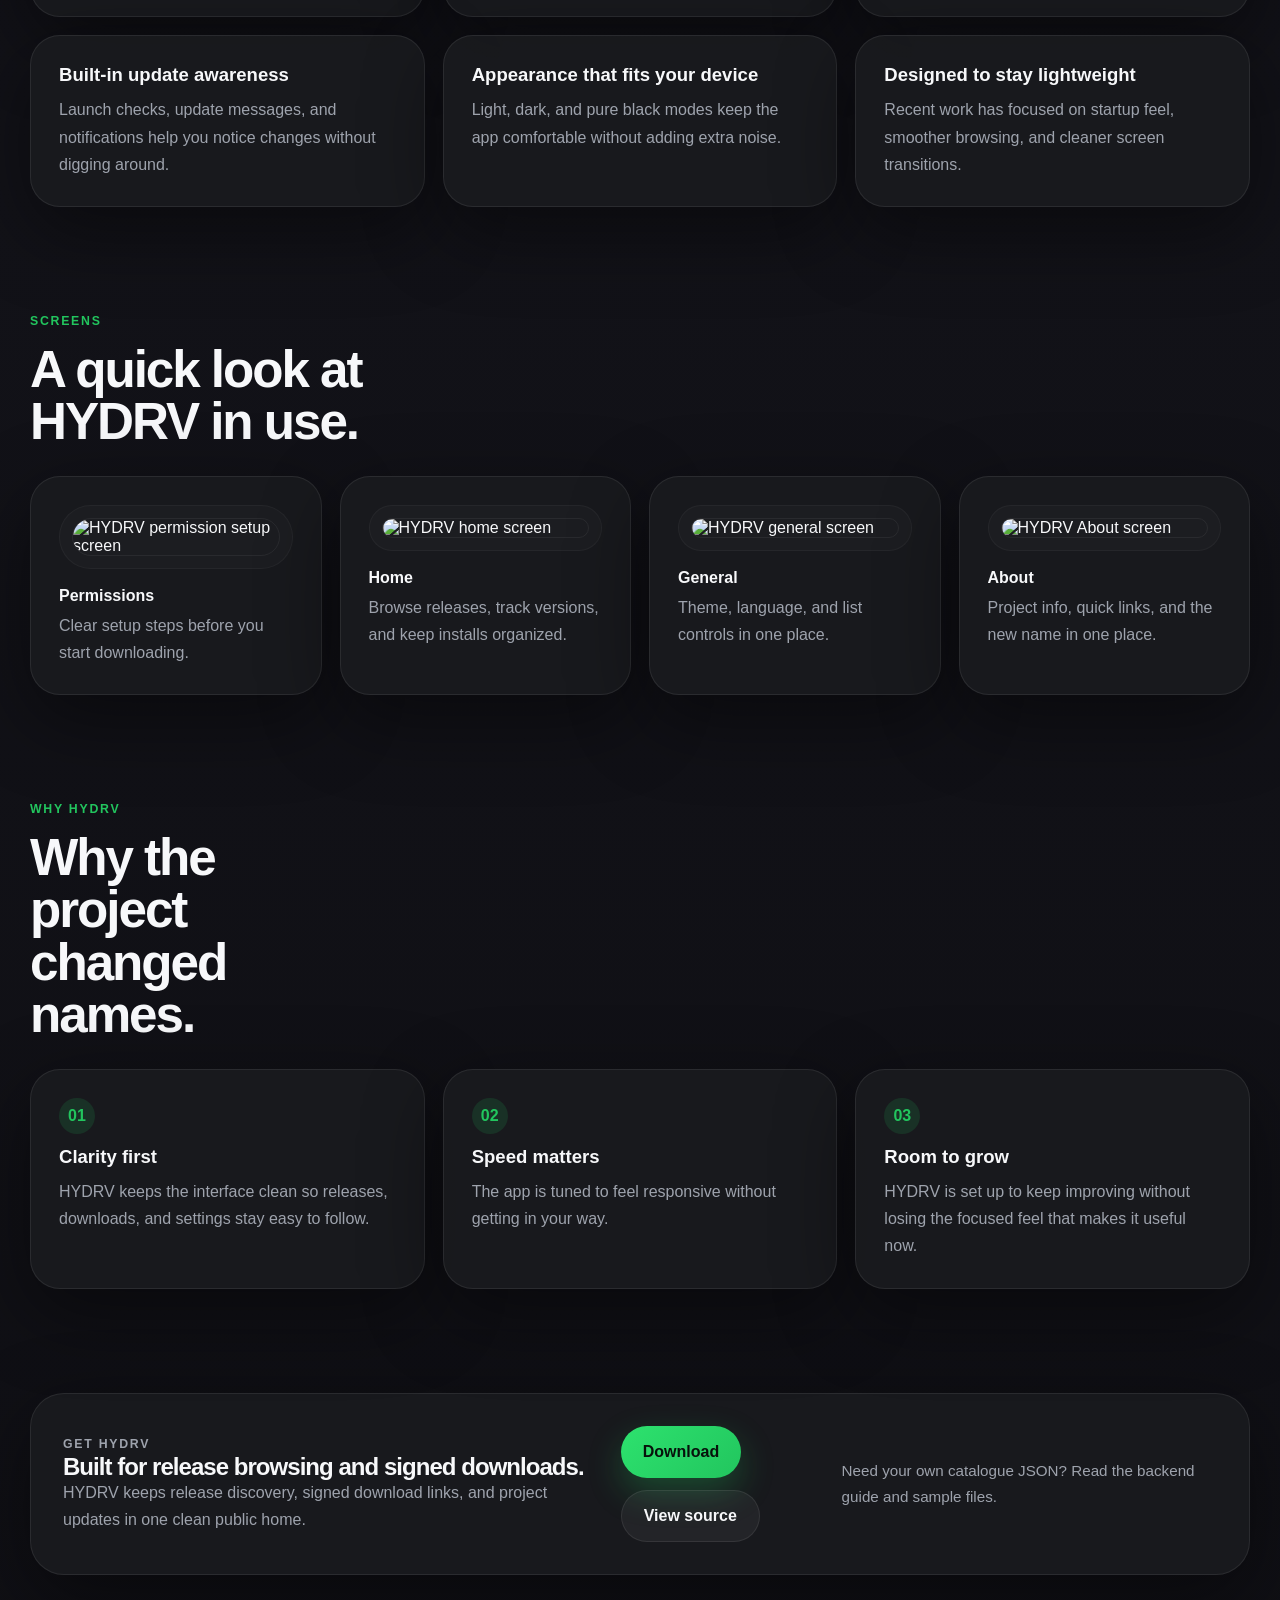
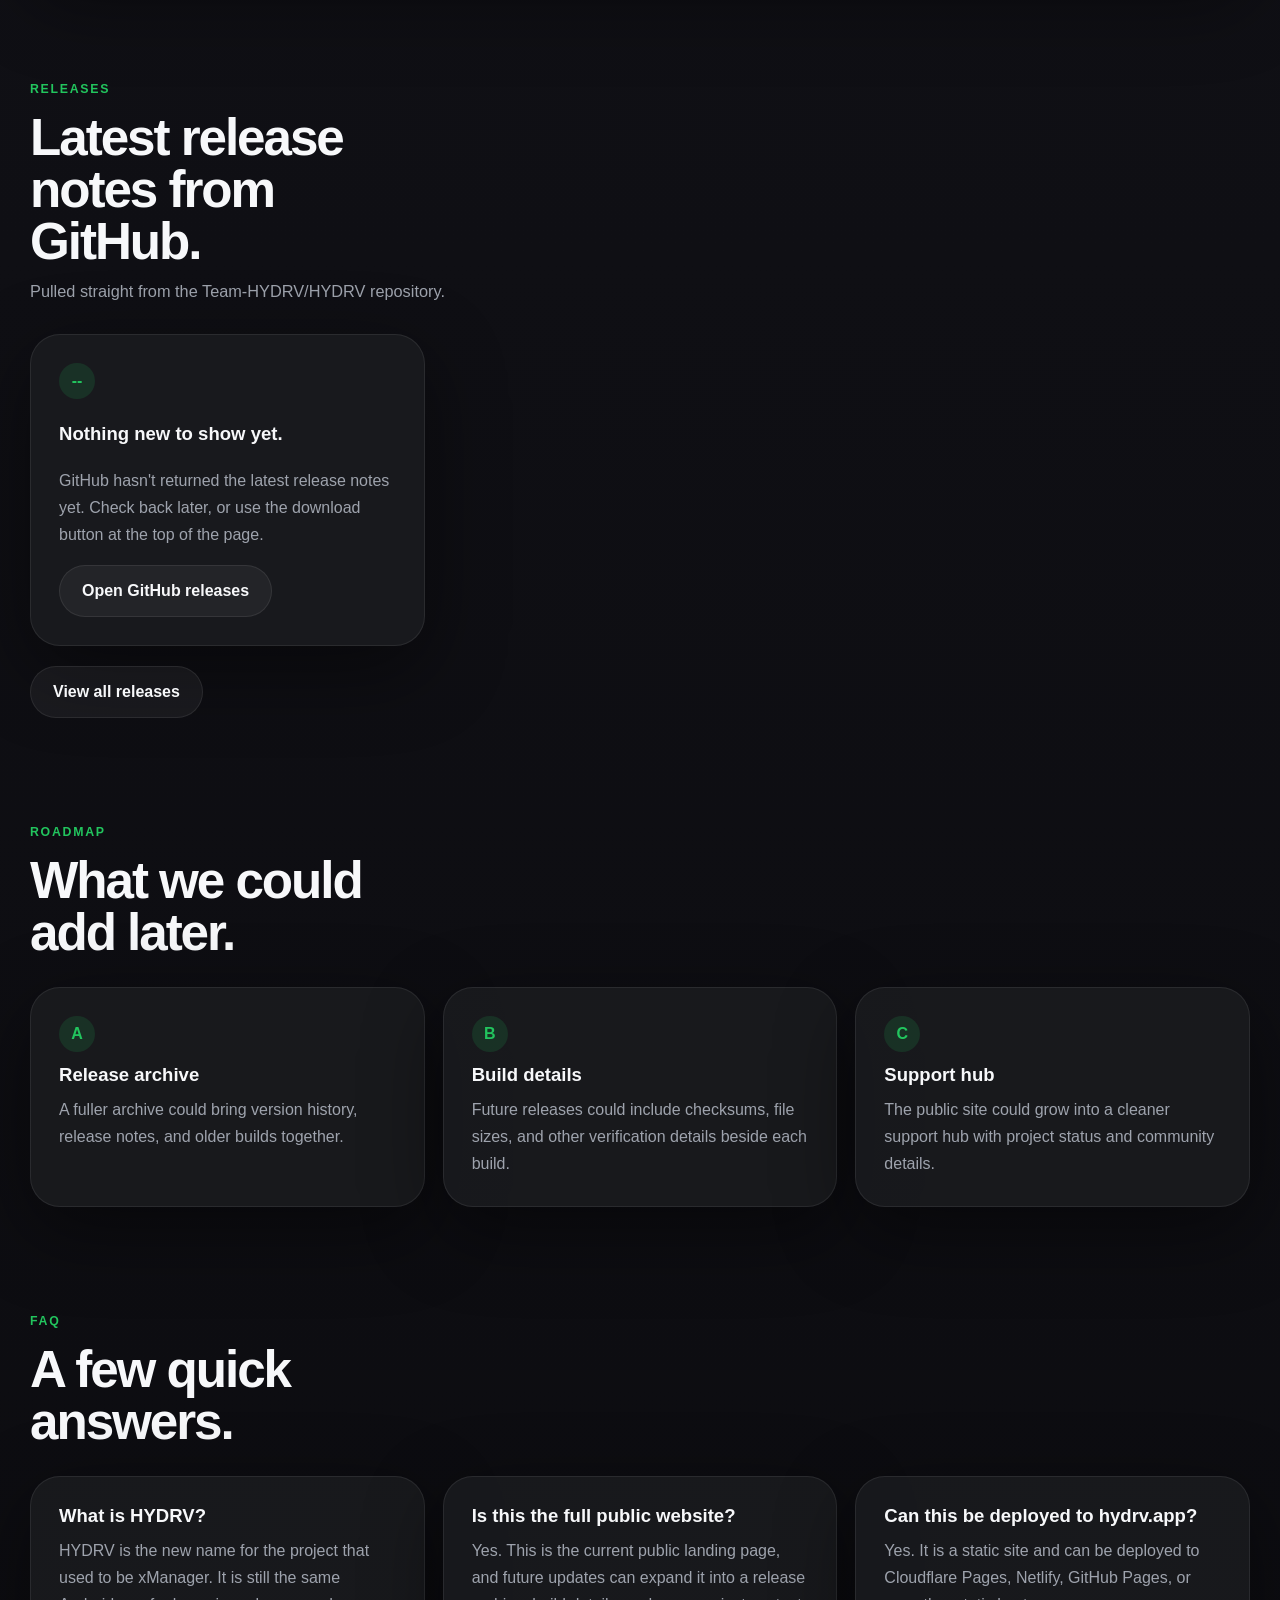
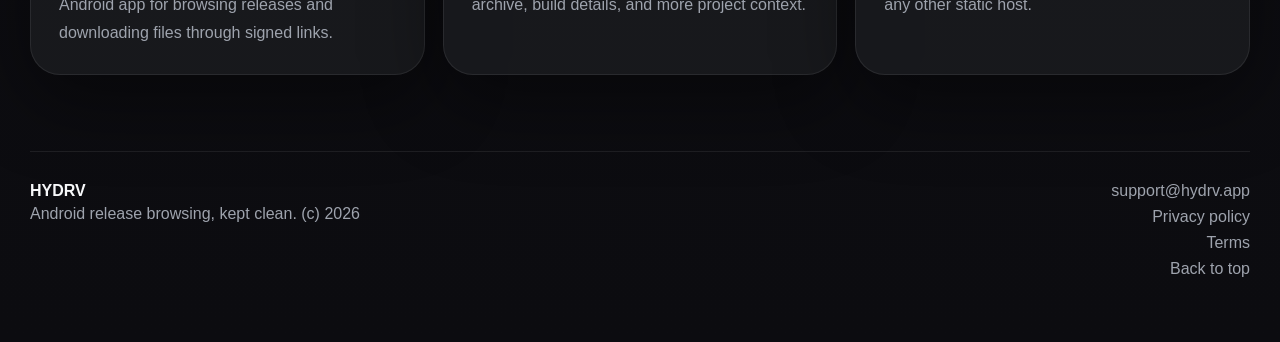
==== commit 340b363b: "Polish README and website tutorials" ====
--- a/website/index.html
+++ b/website/index.html
@@ -35,6 +35,8 @@
             </a>
 
             <nav class="nav">
+                <a href="#guide">Guide</a>
+                <a href="#backend">Backend</a>
                 <a href="#highlights">Highlights</a>
                 <a href="#releases">Releases</a>
                 <a href="#why">Why HYDRV</a>
@@ -138,37 +140,82 @@
                 <div class="section-heading">
                     <p class="eyebrow">Guide</p>
                     <h2>How to use HYDRV.</h2>
-                    <p class="section-lead">A short path from first launch to everyday use.</p>
+                    <p class="section-lead">A simple path from first launch to the parts you’ll use every day.</p>
                 </div>
 
                 <div class="story-grid">
                     <article class="story-card">
                         <span class="story-index">01</span>
-                        <h3>Set up permissions</h3>
-                        <p>Allow internet access and install permissions so HYDRV can fetch and install APK files.</p>
+                        <h3>Allow permissions first</h3>
+                        <p>HYDRV needs internet access and install permission before it can fetch or install APKs. Once that is done, you’re ready to go.</p>
                     </article>
                     <article class="story-card">
                         <span class="story-index">02</span>
-                        <h3>Browse Home</h3>
-                        <p>Search for apps, open a release, and check the version list without extra clutter.</p>
+                        <h3>Use Home to browse</h3>
+                        <p>Search for apps, open a release, pick a version, and download the one you want.</p>
                     </article>
                     <article class="story-card">
                         <span class="story-index">03</span>
-                        <h3>Download or install</h3>
-                        <p>Pick a version to download, then move over to Downloads when it is ready to install.</p>
+                        <h3>Keep Favorites close</h3>
+                        <p>Star the apps you come back to often so they stay easy to reach later.</p>
                     </article>
                     <article class="story-card">
                         <span class="story-index">04</span>
-                        <h3>Fine-tune General</h3>
-                        <p>Use General for theme, language, sorting, backend sources, and the launcher icon.</p>
-                    </article>
-                </div>
+                        <h3>Check Installed</h3>
+                        <p>See what is already on your device and compare it against the versions HYDRV lists.</p>
+                    </article>
+                    <article class="story-card">
+                        <span class="story-index">05</span>
+                        <h3>Manage Downloads</h3>
+                        <p>Watch files finish, install APKs, retry failed downloads, or clear old items when you no longer need them.</p>
+                    </article>
+                    <article class="story-card">
+                        <span class="story-index">06</span>
+                        <h3>Use General and About</h3>
+                        <p>General is for theme, language, sorting, backend, and icon settings. About is where you find app info, reports, and project links.</p>
+                    </article>
+                </div>
+            </section>
+
+            <section class="section section-alt" id="backend">
+                <div class="section-heading">
+                    <p class="eyebrow">Backend tutorial</p>
+                    <h2>For power users who want their own source.</h2>
+                    <p class="section-lead">Most people can stay on Default. If you want HYDRV to point at your own catalogue, this is where it happens.</p>
+                </div>
+
+                <div class="story-grid">
+                    <article class="story-card">
+                        <span class="story-index">01</span>
+                        <h3>What it does</h3>
+                        <p>The backend lets HYDRV load catalogue data from your own JSON source instead of only the built-in one.</p>
+                    </article>
+                    <article class="story-card">
+                        <span class="story-index">02</span>
+                        <h3>Why it helps</h3>
+                        <p>It’s useful if you want a private list, a test source, or a mirrored catalogue that you control yourself.</p>
+                    </article>
+                    <article class="story-card">
+                        <span class="story-index">03</span>
+                        <h3>How to set it up</h3>
+                        <p>Open General, tap Backend, add or select a URL, and make sure it returns valid HYDRV catalogue data.</p>
+                    </article>
+                    <article class="story-card">
+                        <span class="story-index">04</span>
+                        <h3>Switch back anytime</h3>
+                        <p>If you just want the normal HYDRV setup again, switch back to Default and keep using the built-in source.</p>
+                    </article>
+                </div>
+
+                <p class="section-lead" style="text-align:center; margin-top: 1.5rem;">
+                    If a backend is broken or offline, HYDRV may not be able to load apps from it. For most people, Default is still the safest choice.
+                </p>
             </section>
 
             <section class="section" id="highlights">
                 <div class="section-heading">
                     <p class="eyebrow">Highlights</p>
-                    <h2>Everything HYDRV handles, without the clutter.</h2>
+                    <h2>What HYDRV handles without getting in the way.</h2>
                 </div>
 
                 <div class="feature-grid">
@@ -178,7 +225,7 @@
                     </article>
                     <article class="feature-card">
                         <h3>Downloads that stay easy to follow</h3>
-                        <p>Track progress, pause when needed, and come back without losing your place.</p>
+                        <p>Track progress, install when ready, and pick up right where you left off.</p>
                     </article>
                     <article class="feature-card">
                         <h3>One place for releases and installs</h3>
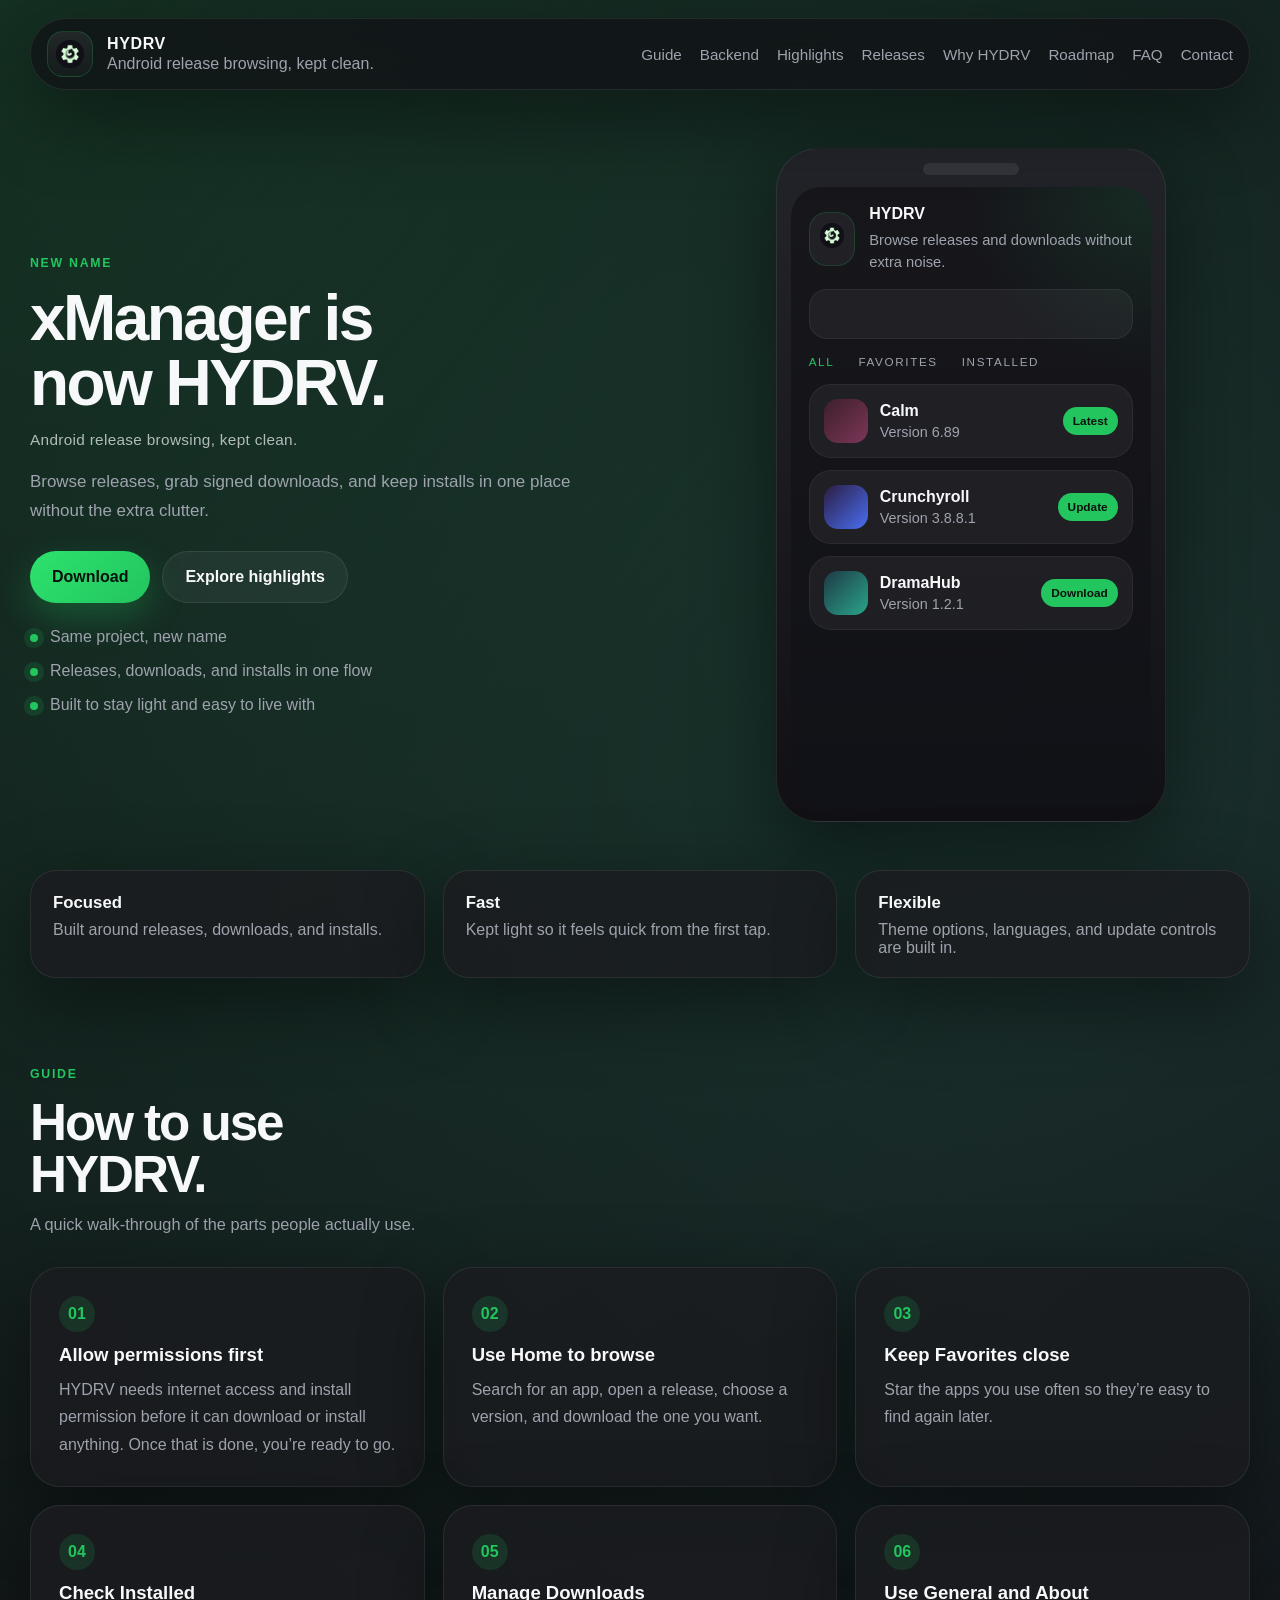
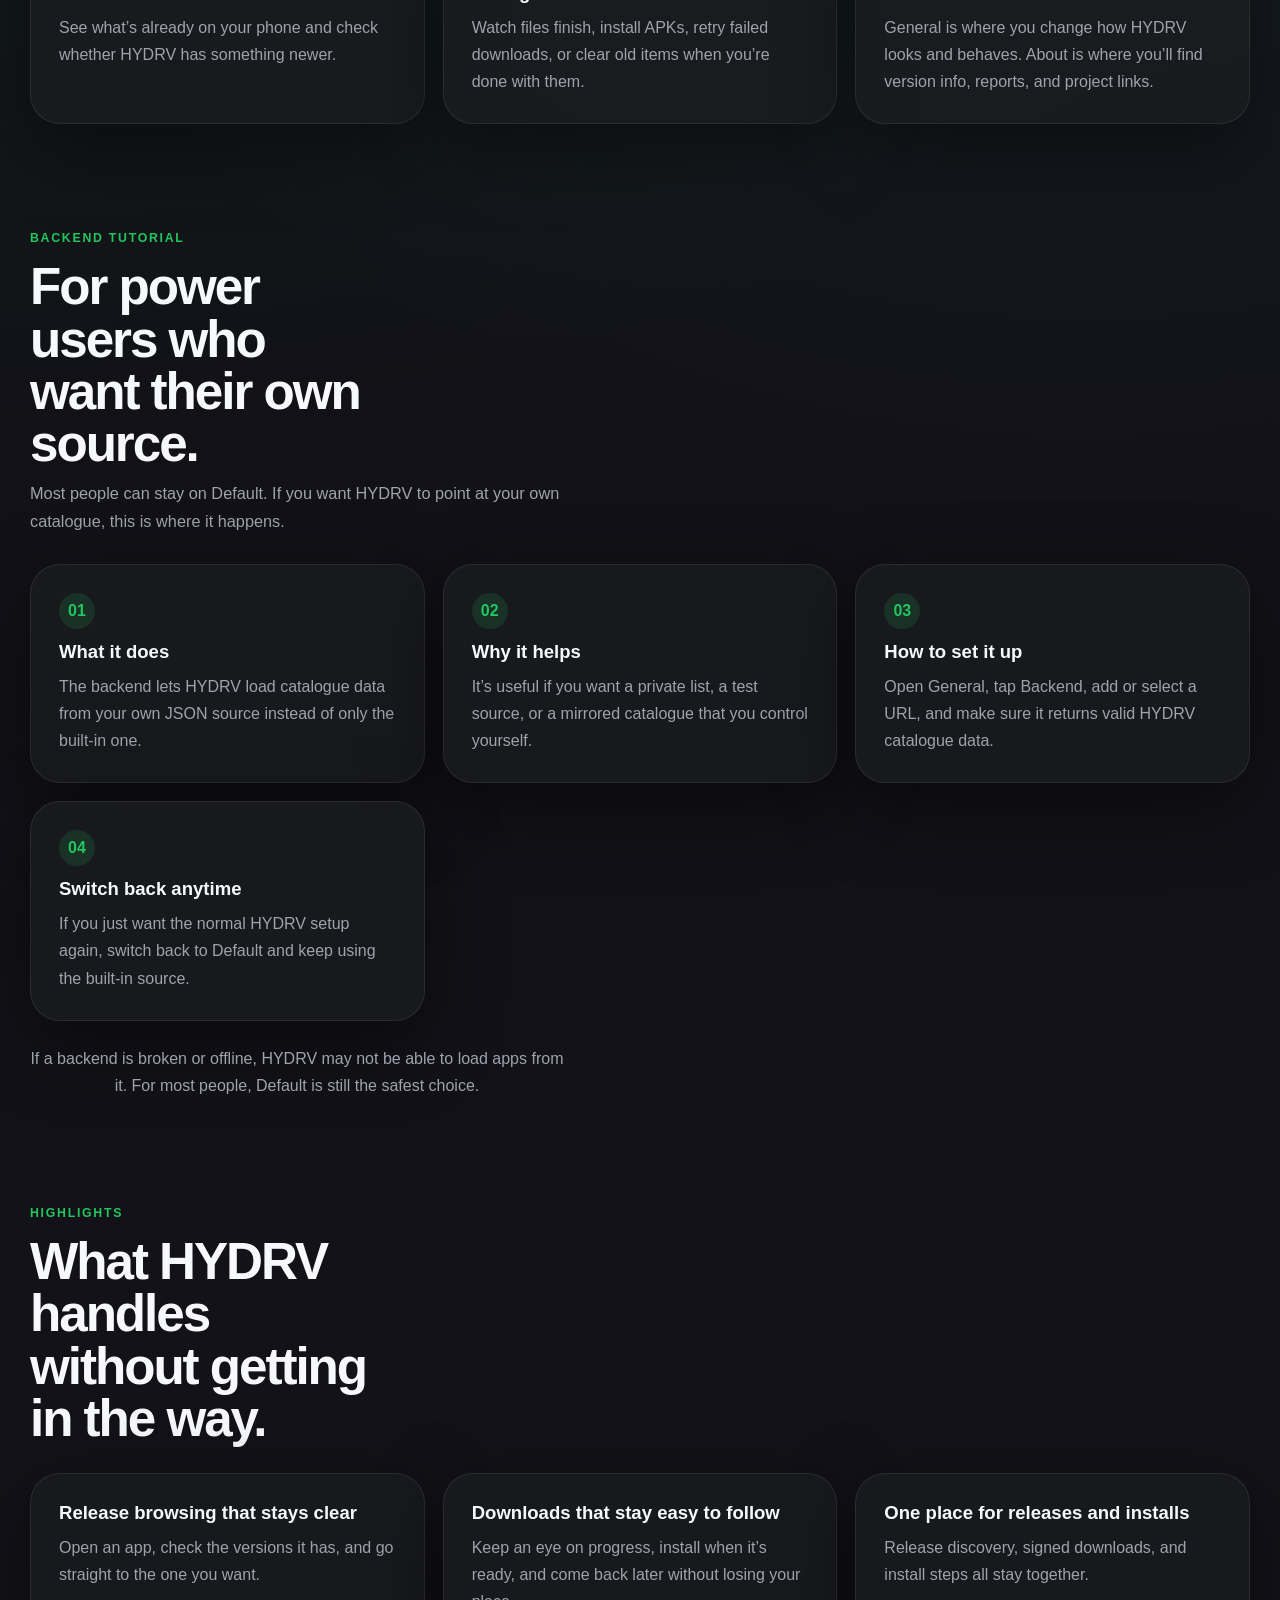
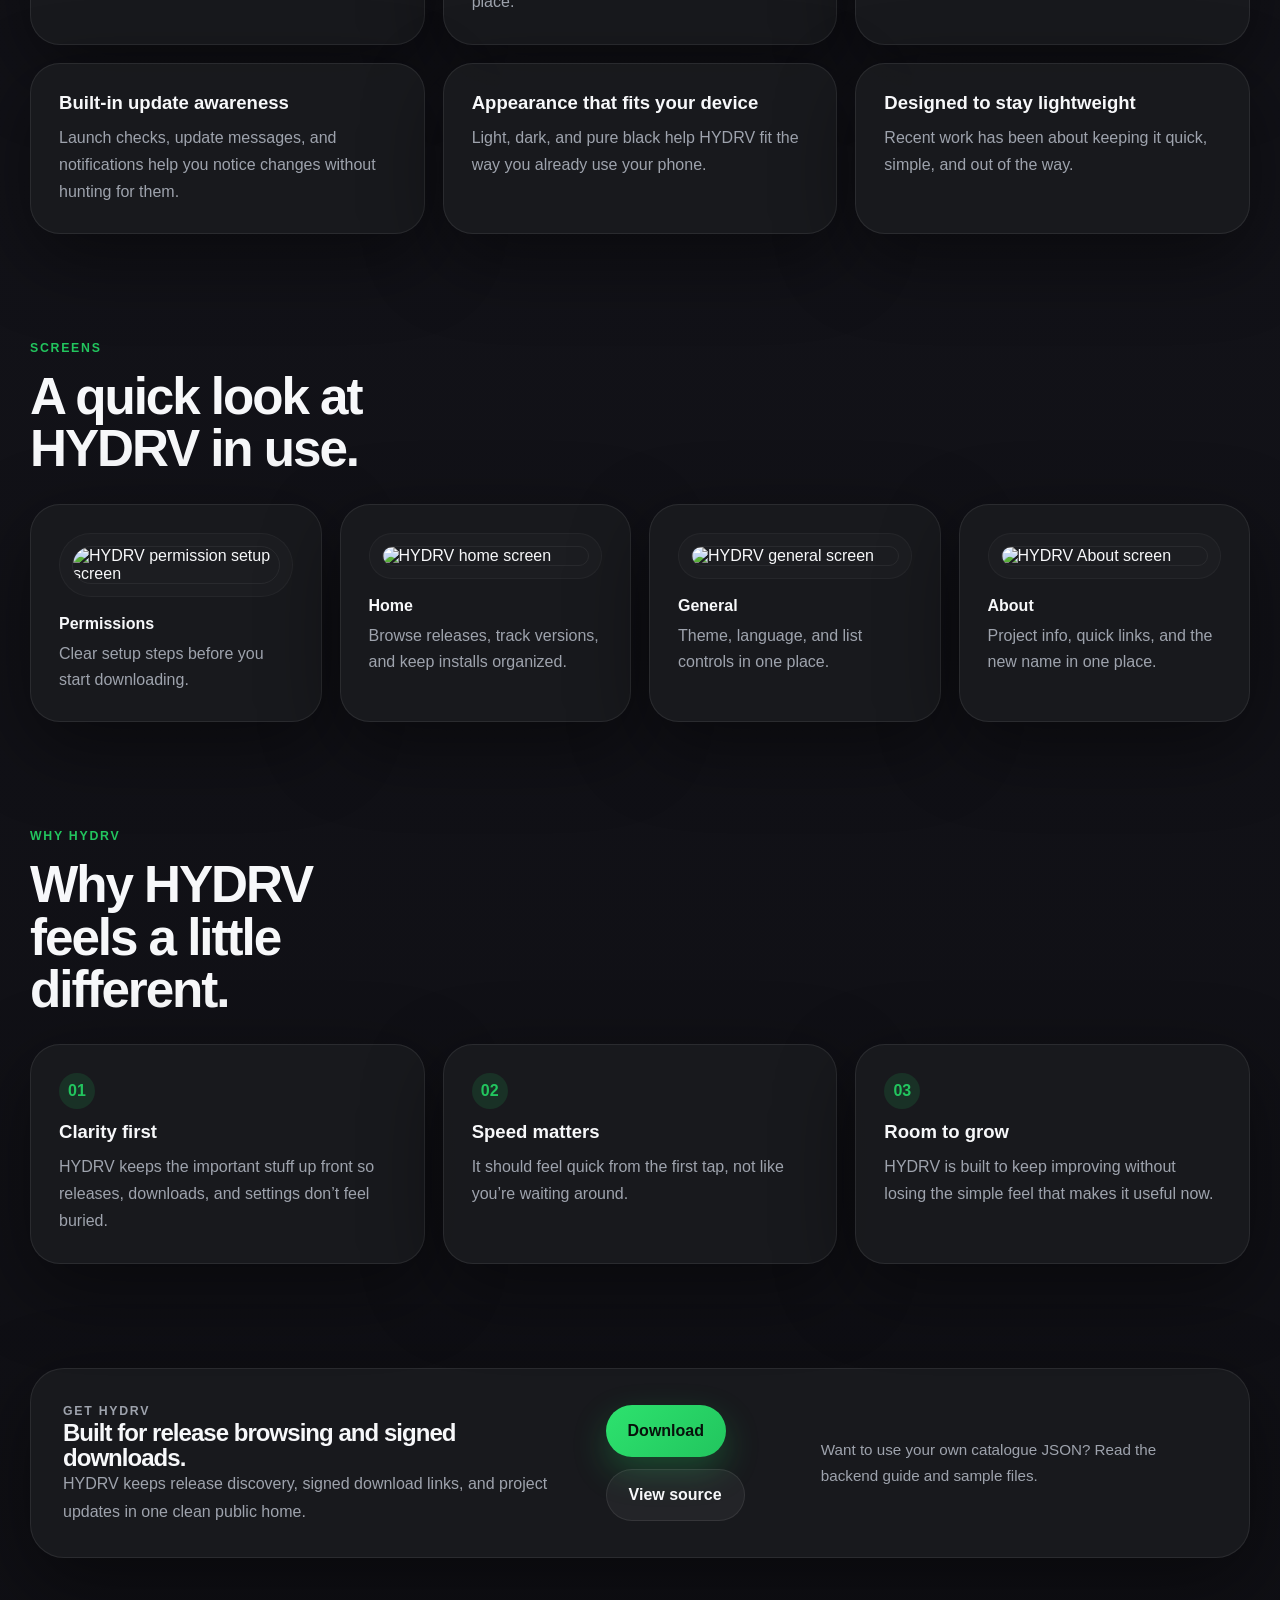
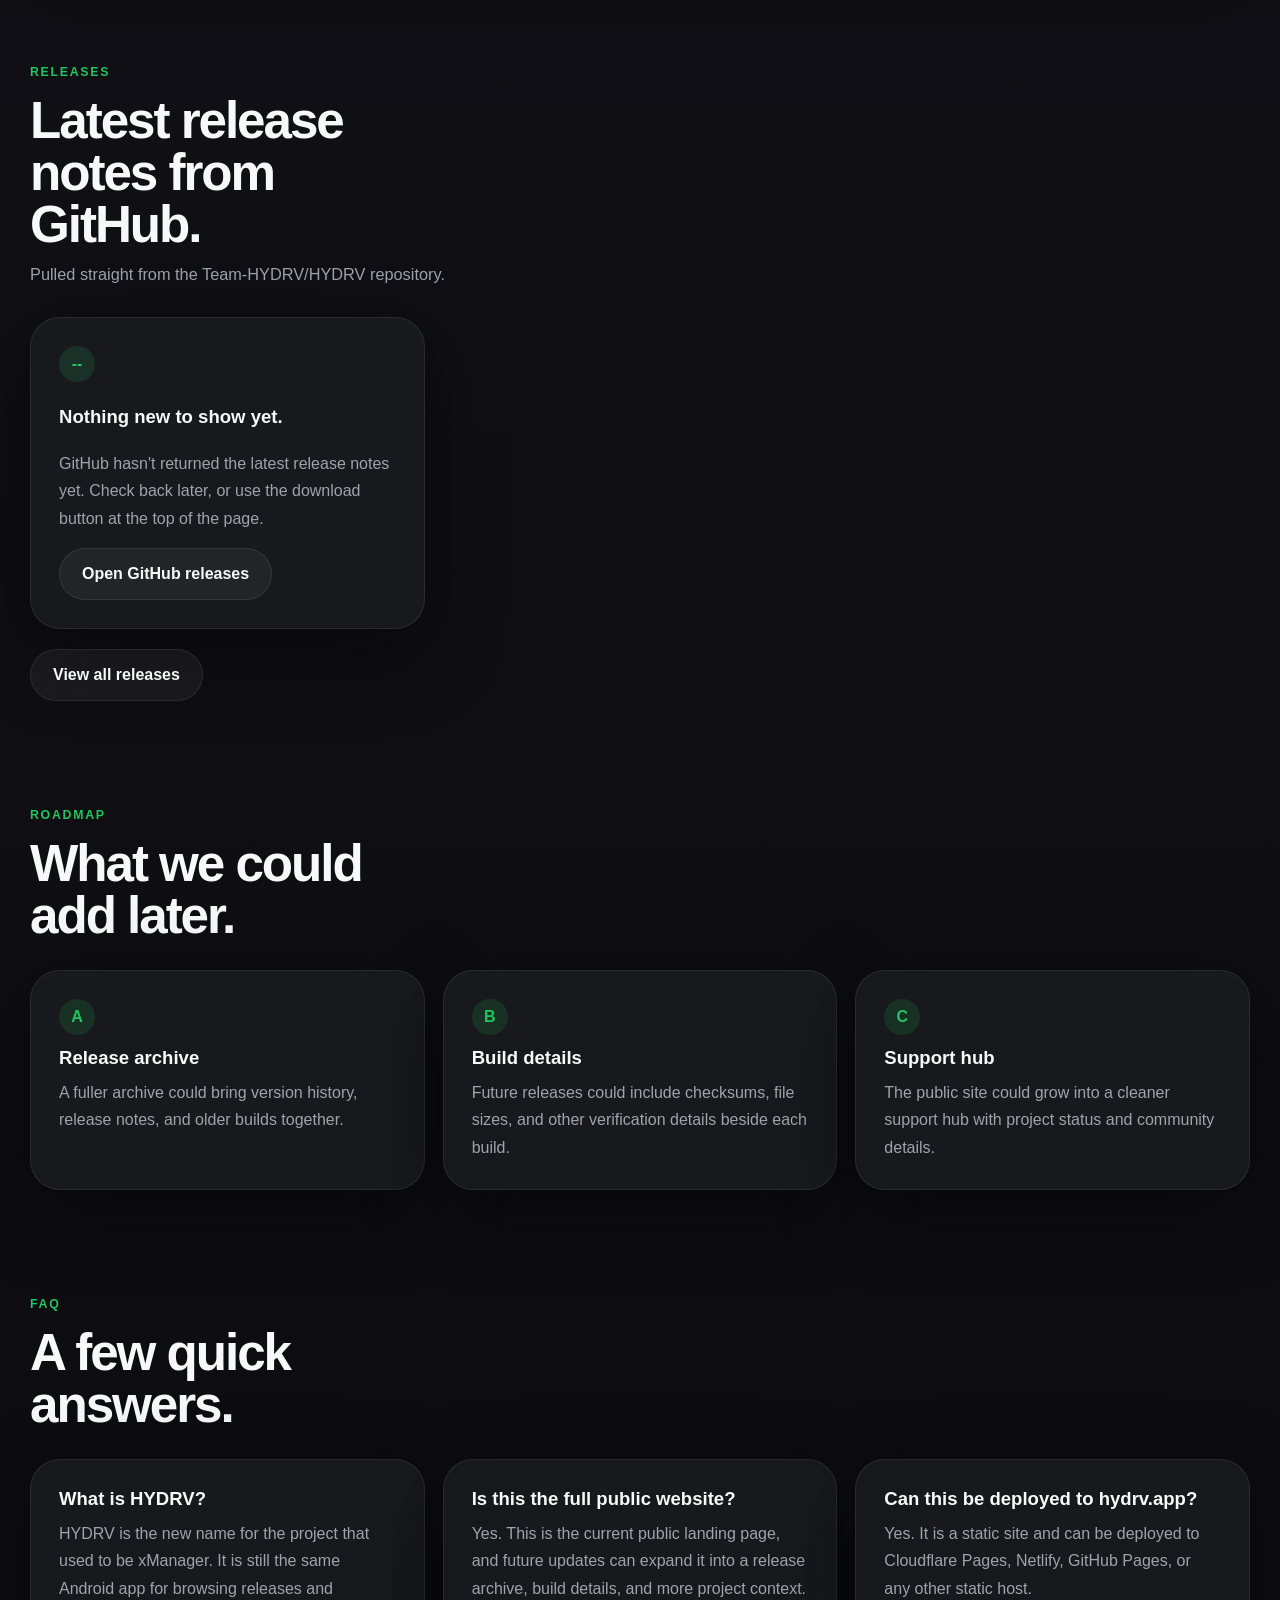
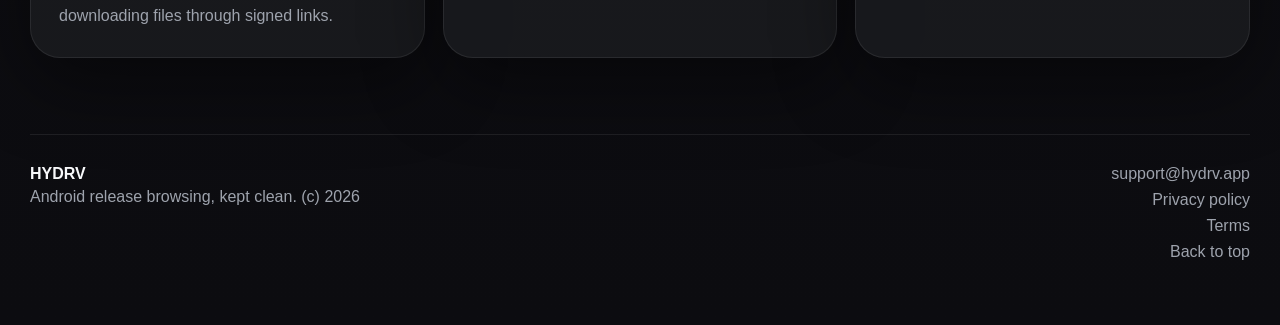
==== commit 03a2868f: "Rewrite public copy in a more natural tone" ====
--- a/website/index.html
+++ b/website/index.html
@@ -49,11 +49,11 @@
         <main id="top">
             <section class="hero">
                 <div class="hero-copy">
-                    <p class="eyebrow">Rebrand update</p>
+                    <p class="eyebrow">New name</p>
                     <h1>xManager is now HYDRV.</h1>
                     <p class="pronunciation">Android release browsing, kept clean.</p>
                     <p class="hero-text">
-                        Browse releases, manage signed downloads, and keep installs in one calm place.
+                        Browse releases, grab signed downloads, and keep installs in one place without the extra clutter.
                     </p>
 
                     <div class="hero-actions">
@@ -63,8 +63,8 @@
 
                     <ul class="hero-points">
                         <li>Same project, new name</li>
-                        <li>Quick access to releases and downloads</li>
-                        <li>Built to stay light and easy to use</li>
+                        <li>Releases, downloads, and installs in one flow</li>
+                        <li>Built to stay light and easy to live with</li>
                     </ul>
                 </div>
 
@@ -140,39 +140,39 @@
                 <div class="section-heading">
                     <p class="eyebrow">Guide</p>
                     <h2>How to use HYDRV.</h2>
-                    <p class="section-lead">A simple path from first launch to the parts you’ll use every day.</p>
+                    <p class="section-lead">A quick walk-through of the parts people actually use.</p>
                 </div>
 
                 <div class="story-grid">
                     <article class="story-card">
                         <span class="story-index">01</span>
                         <h3>Allow permissions first</h3>
-                        <p>HYDRV needs internet access and install permission before it can fetch or install APKs. Once that is done, you’re ready to go.</p>
+                        <p>HYDRV needs internet access and install permission before it can download or install anything. Once that is done, you’re ready to go.</p>
                     </article>
                     <article class="story-card">
                         <span class="story-index">02</span>
                         <h3>Use Home to browse</h3>
-                        <p>Search for apps, open a release, pick a version, and download the one you want.</p>
+                        <p>Search for an app, open a release, choose a version, and download the one you want.</p>
                     </article>
                     <article class="story-card">
                         <span class="story-index">03</span>
                         <h3>Keep Favorites close</h3>
-                        <p>Star the apps you come back to often so they stay easy to reach later.</p>
+                        <p>Star the apps you use often so they’re easy to find again later.</p>
                     </article>
                     <article class="story-card">
                         <span class="story-index">04</span>
                         <h3>Check Installed</h3>
-                        <p>See what is already on your device and compare it against the versions HYDRV lists.</p>
+                        <p>See what’s already on your phone and check whether HYDRV has something newer.</p>
                     </article>
                     <article class="story-card">
                         <span class="story-index">05</span>
                         <h3>Manage Downloads</h3>
-                        <p>Watch files finish, install APKs, retry failed downloads, or clear old items when you no longer need them.</p>
+                        <p>Watch files finish, install APKs, retry failed downloads, or clear old items when you’re done with them.</p>
                     </article>
                     <article class="story-card">
                         <span class="story-index">06</span>
                         <h3>Use General and About</h3>
-                        <p>General is for theme, language, sorting, backend, and icon settings. About is where you find app info, reports, and project links.</p>
+                        <p>General is where you change how HYDRV looks and behaves. About is where you’ll find version info, reports, and project links.</p>
                     </article>
                 </div>
             </section>
@@ -221,27 +221,27 @@
                 <div class="feature-grid">
                     <article class="feature-card">
                         <h3>Release browsing that stays clear</h3>
-                        <p>Open an app, see the available versions, and go straight to the one you want.</p>
+                        <p>Open an app, check the versions it has, and go straight to the one you want.</p>
                     </article>
                     <article class="feature-card">
                         <h3>Downloads that stay easy to follow</h3>
-                        <p>Track progress, install when ready, and pick up right where you left off.</p>
+                        <p>Keep an eye on progress, install when it’s ready, and come back later without losing your place.</p>
                     </article>
                     <article class="feature-card">
                         <h3>One place for releases and installs</h3>
-                        <p>Release discovery, signed downloads, and install steps all stay in one flow.</p>
+                        <p>Release discovery, signed downloads, and install steps all stay together.</p>
                     </article>
                     <article class="feature-card">
                         <h3>Built-in update awareness</h3>
-                        <p>Launch checks, update messages, and notifications help you notice changes without digging around.</p>
+                        <p>Launch checks, update messages, and notifications help you notice changes without hunting for them.</p>
                     </article>
                     <article class="feature-card">
                         <h3>Appearance that fits your device</h3>
-                        <p>Light, dark, and pure black modes keep the app comfortable without adding extra noise.</p>
+                        <p>Light, dark, and pure black help HYDRV fit the way you already use your phone.</p>
                     </article>
                     <article class="feature-card">
                         <h3>Designed to stay lightweight</h3>
-                        <p>Recent work has focused on startup feel, smoother browsing, and cleaner screen transitions.</p>
+                        <p>Recent work has been about keeping it quick, simple, and out of the way.</p>
                     </article>
                 </div>
             </section>
@@ -298,24 +298,24 @@
             <section class="section section-alt" id="why">
                 <div class="section-heading">
                     <p class="eyebrow">Why HYDRV</p>
-                    <h2>Why the project changed names.</h2>
+                    <h2>Why HYDRV feels a little different.</h2>
                 </div>
 
                 <div class="story-grid">
                     <article class="story-card">
                         <span class="story-index">01</span>
                         <h3>Clarity first</h3>
-                        <p>HYDRV keeps the interface clean so releases, downloads, and settings stay easy to follow.</p>
+                        <p>HYDRV keeps the important stuff up front so releases, downloads, and settings don’t feel buried.</p>
                     </article>
                     <article class="story-card">
                         <span class="story-index">02</span>
                         <h3>Speed matters</h3>
-                        <p>The app is tuned to feel responsive without getting in your way.</p>
+                        <p>It should feel quick from the first tap, not like you’re waiting around.</p>
                     </article>
                     <article class="story-card">
                         <span class="story-index">03</span>
                         <h3>Room to grow</h3>
-                        <p>HYDRV is set up to keep improving without losing the focused feel that makes it useful now.</p>
+                        <p>HYDRV is built to keep improving without losing the simple feel that makes it useful now.</p>
                     </article>
                 </div>
             </section>
@@ -335,7 +335,7 @@
                         <a class="button button-secondary" href="https://github.com/Team-HYDRV/HYDRV" target="_blank" rel="noopener noreferrer">View source</a>
                     </div>
                     <p class="download-note">
-                        Need your own catalogue JSON? Read the
+                        Want to use your own catalogue JSON? Read the
                         <a href="https://github.com/Team-HYDRV/HYDRV/blob/develop/HYDRV/docs/backend-example.md" target="_blank" rel="noopener noreferrer">backend guide</a>
                         and sample files.
                     </p>
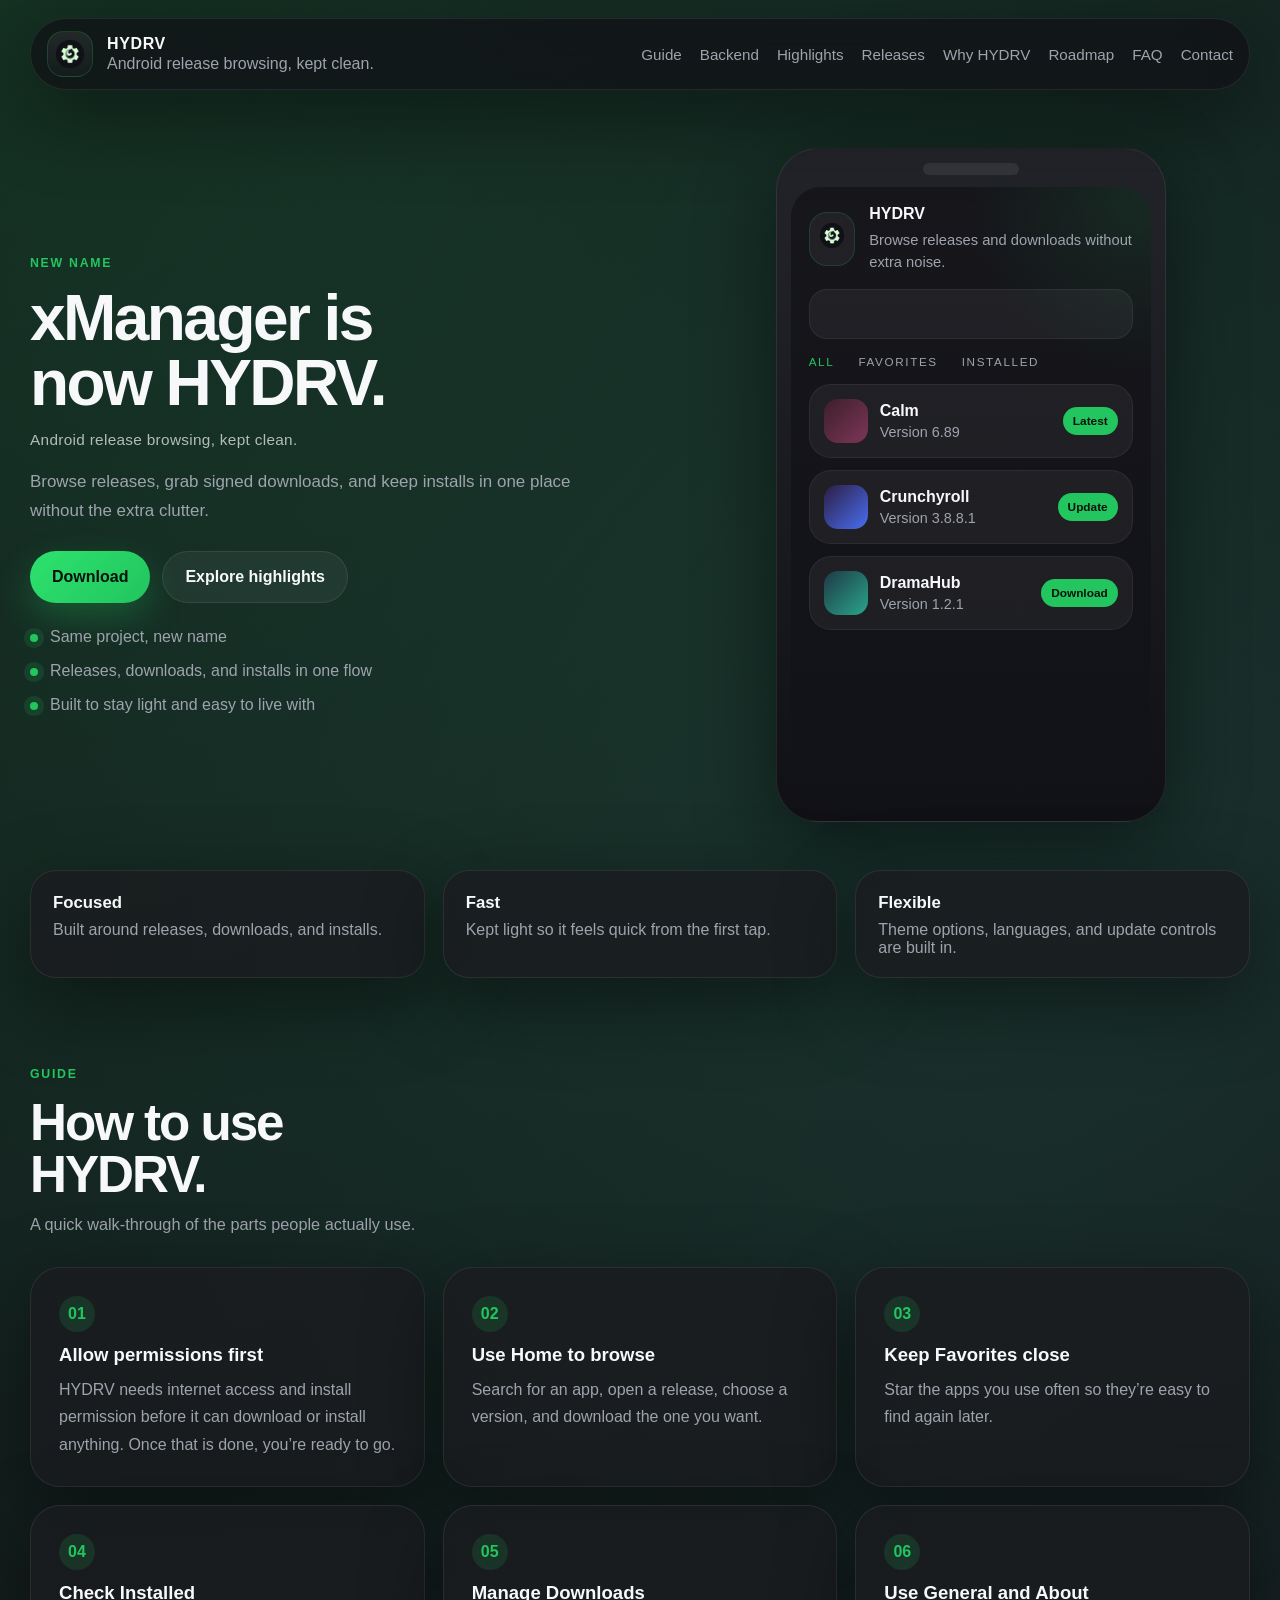
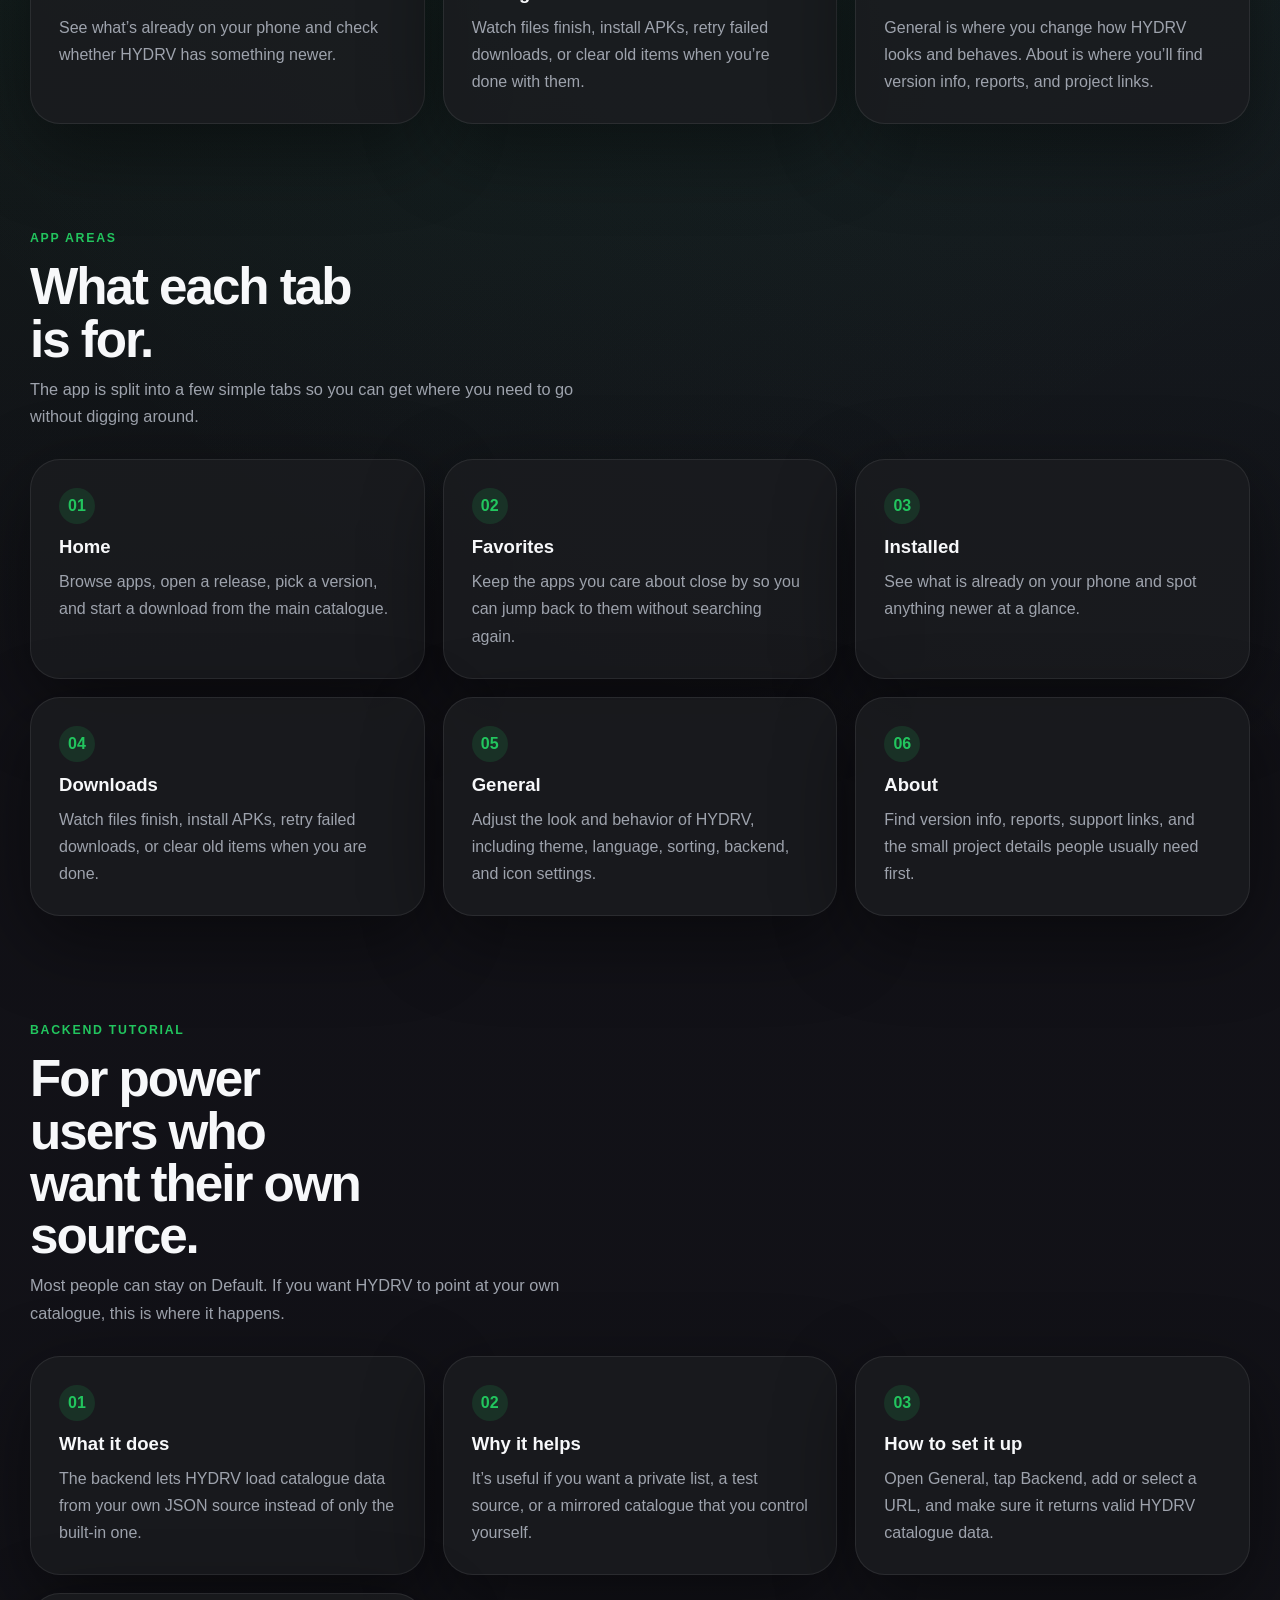
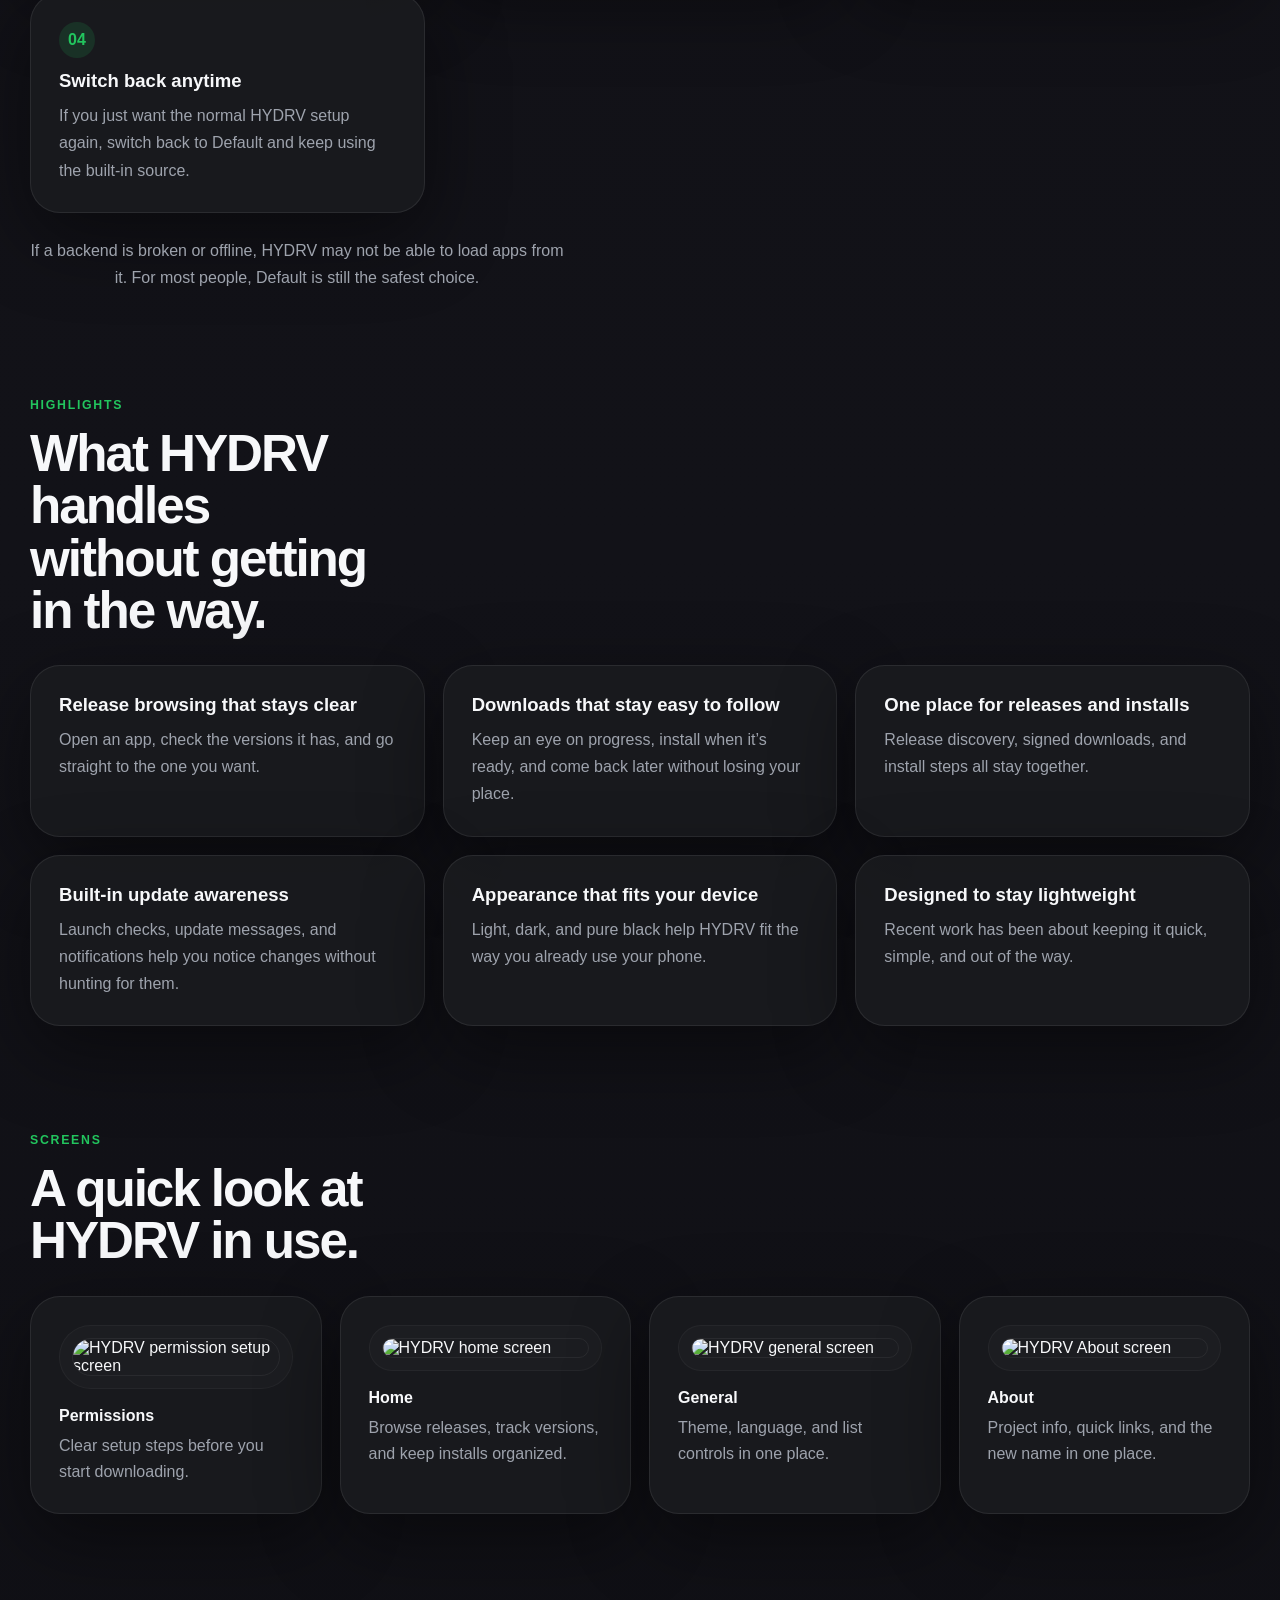
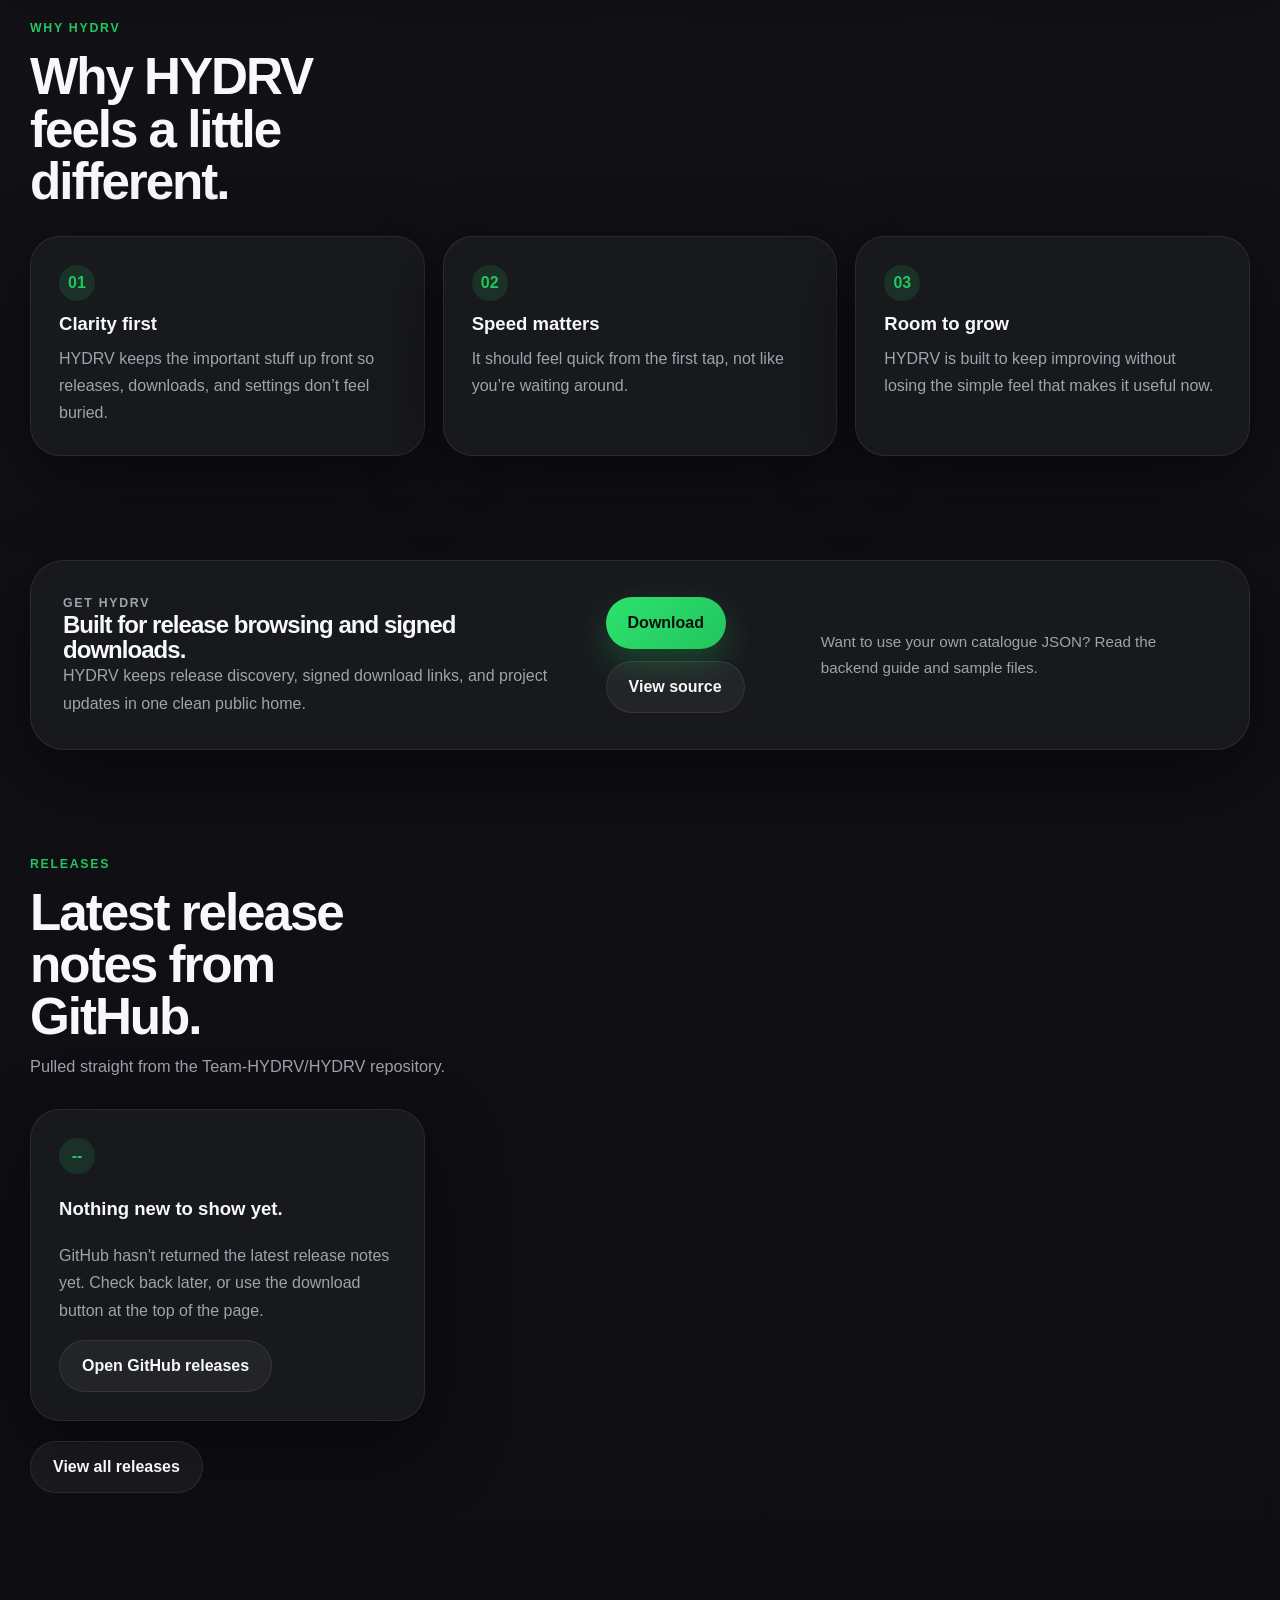
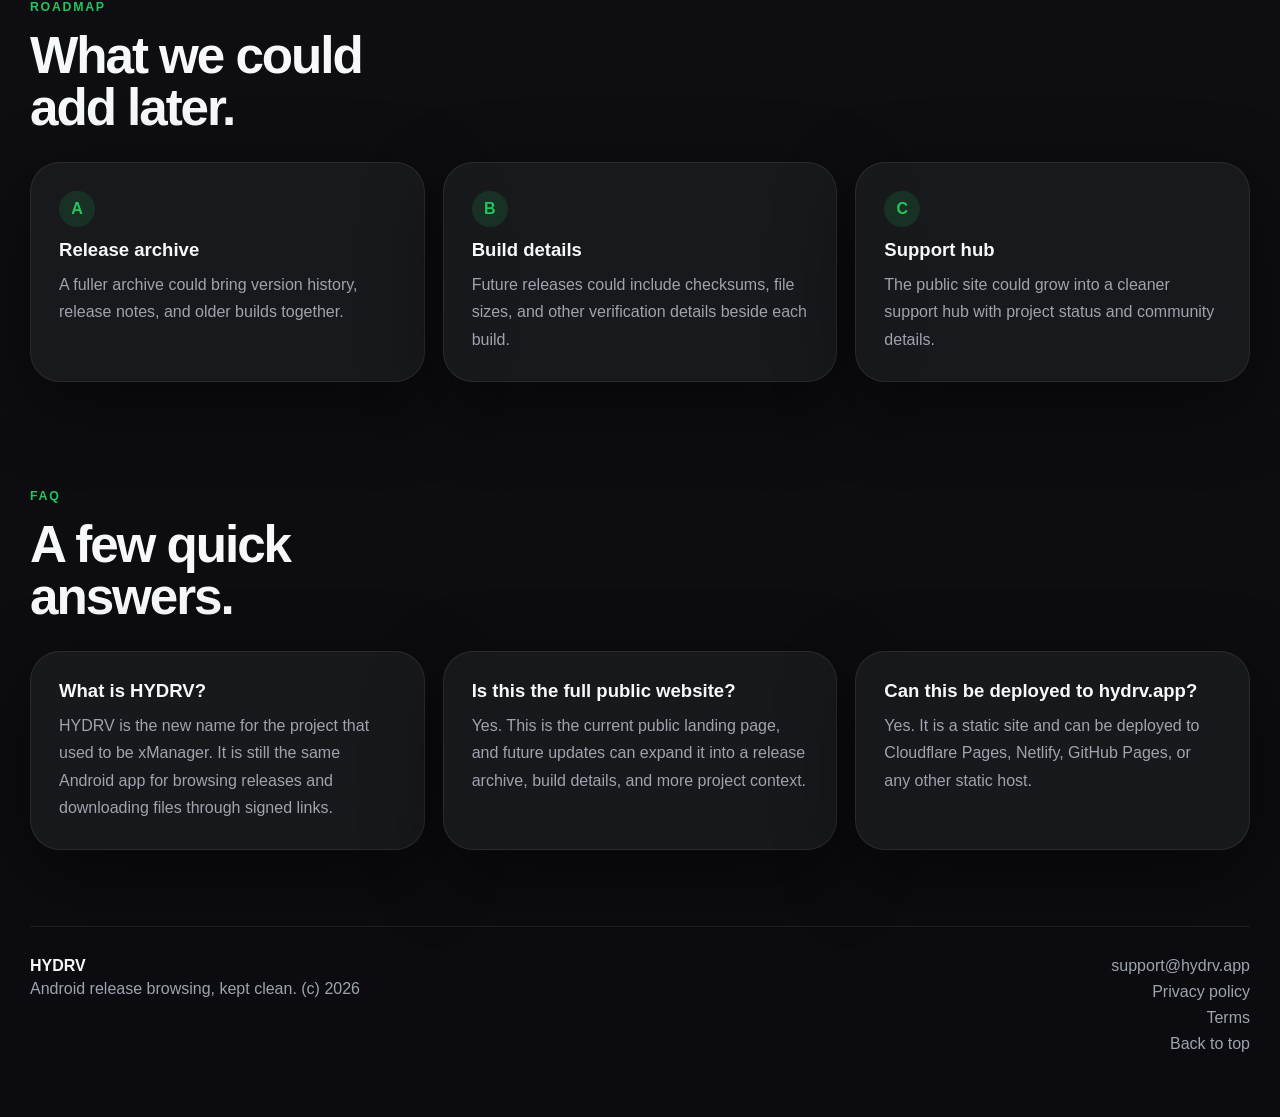
==== commit 409cfe8b: "Refine README and website wording" ====
--- a/website/index.html
+++ b/website/index.html
@@ -177,6 +177,47 @@
                 </div>
             </section>
 
+            <section class="section" id="app-areas">
+                <div class="section-heading">
+                    <p class="eyebrow">App areas</p>
+                    <h2>What each tab is for.</h2>
+                    <p class="section-lead">The app is split into a few simple tabs so you can get where you need to go without digging around.</p>
+                </div>
+
+                <div class="story-grid">
+                    <article class="story-card">
+                        <span class="story-index">01</span>
+                        <h3>Home</h3>
+                        <p>Browse apps, open a release, pick a version, and start a download from the main catalogue.</p>
+                    </article>
+                    <article class="story-card">
+                        <span class="story-index">02</span>
+                        <h3>Favorites</h3>
+                        <p>Keep the apps you care about close by so you can jump back to them without searching again.</p>
+                    </article>
+                    <article class="story-card">
+                        <span class="story-index">03</span>
+                        <h3>Installed</h3>
+                        <p>See what is already on your phone and spot anything newer at a glance.</p>
+                    </article>
+                    <article class="story-card">
+                        <span class="story-index">04</span>
+                        <h3>Downloads</h3>
+                        <p>Watch files finish, install APKs, retry failed downloads, or clear old items when you are done.</p>
+                    </article>
+                    <article class="story-card">
+                        <span class="story-index">05</span>
+                        <h3>General</h3>
+                        <p>Adjust the look and behavior of HYDRV, including theme, language, sorting, backend, and icon settings.</p>
+                    </article>
+                    <article class="story-card">
+                        <span class="story-index">06</span>
+                        <h3>About</h3>
+                        <p>Find version info, reports, support links, and the small project details people usually need first.</p>
+                    </article>
+                </div>
+            </section>
+
             <section class="section section-alt" id="backend">
                 <div class="section-heading">
                     <p class="eyebrow">Backend tutorial</p>
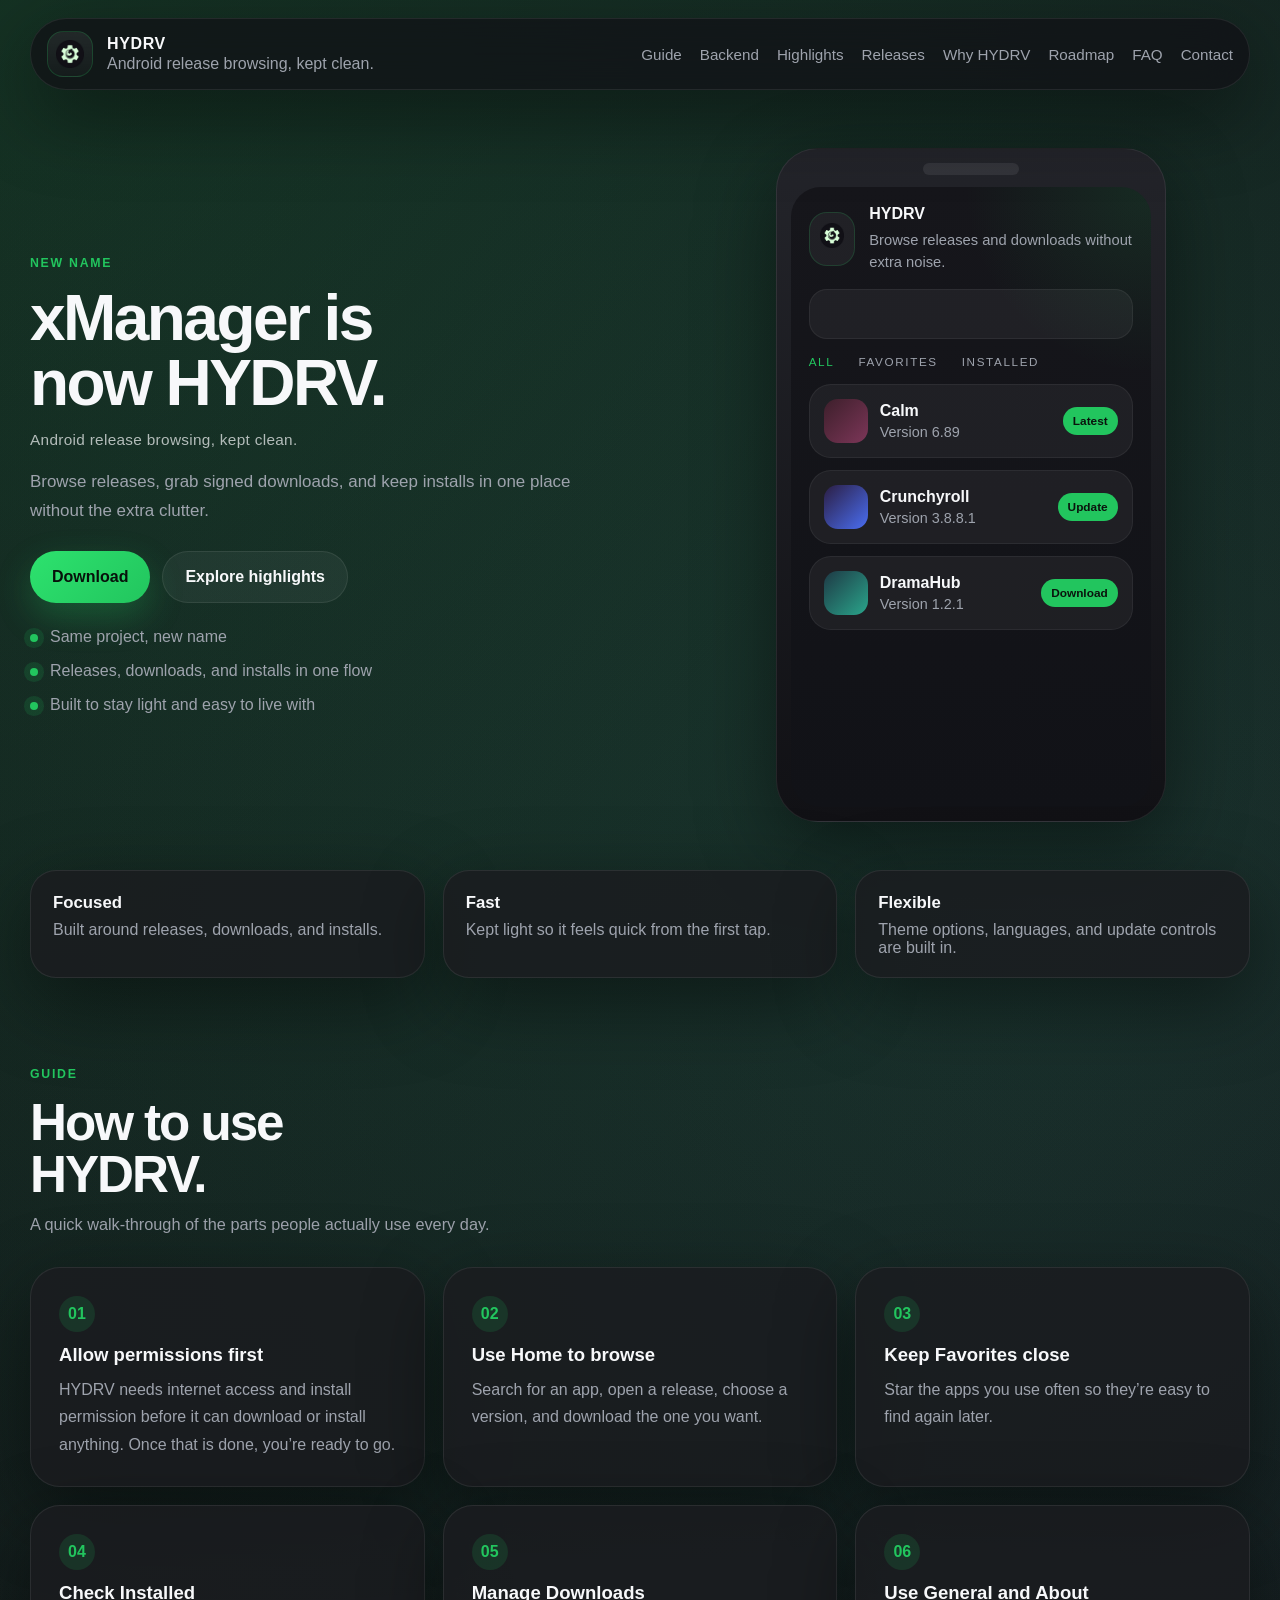
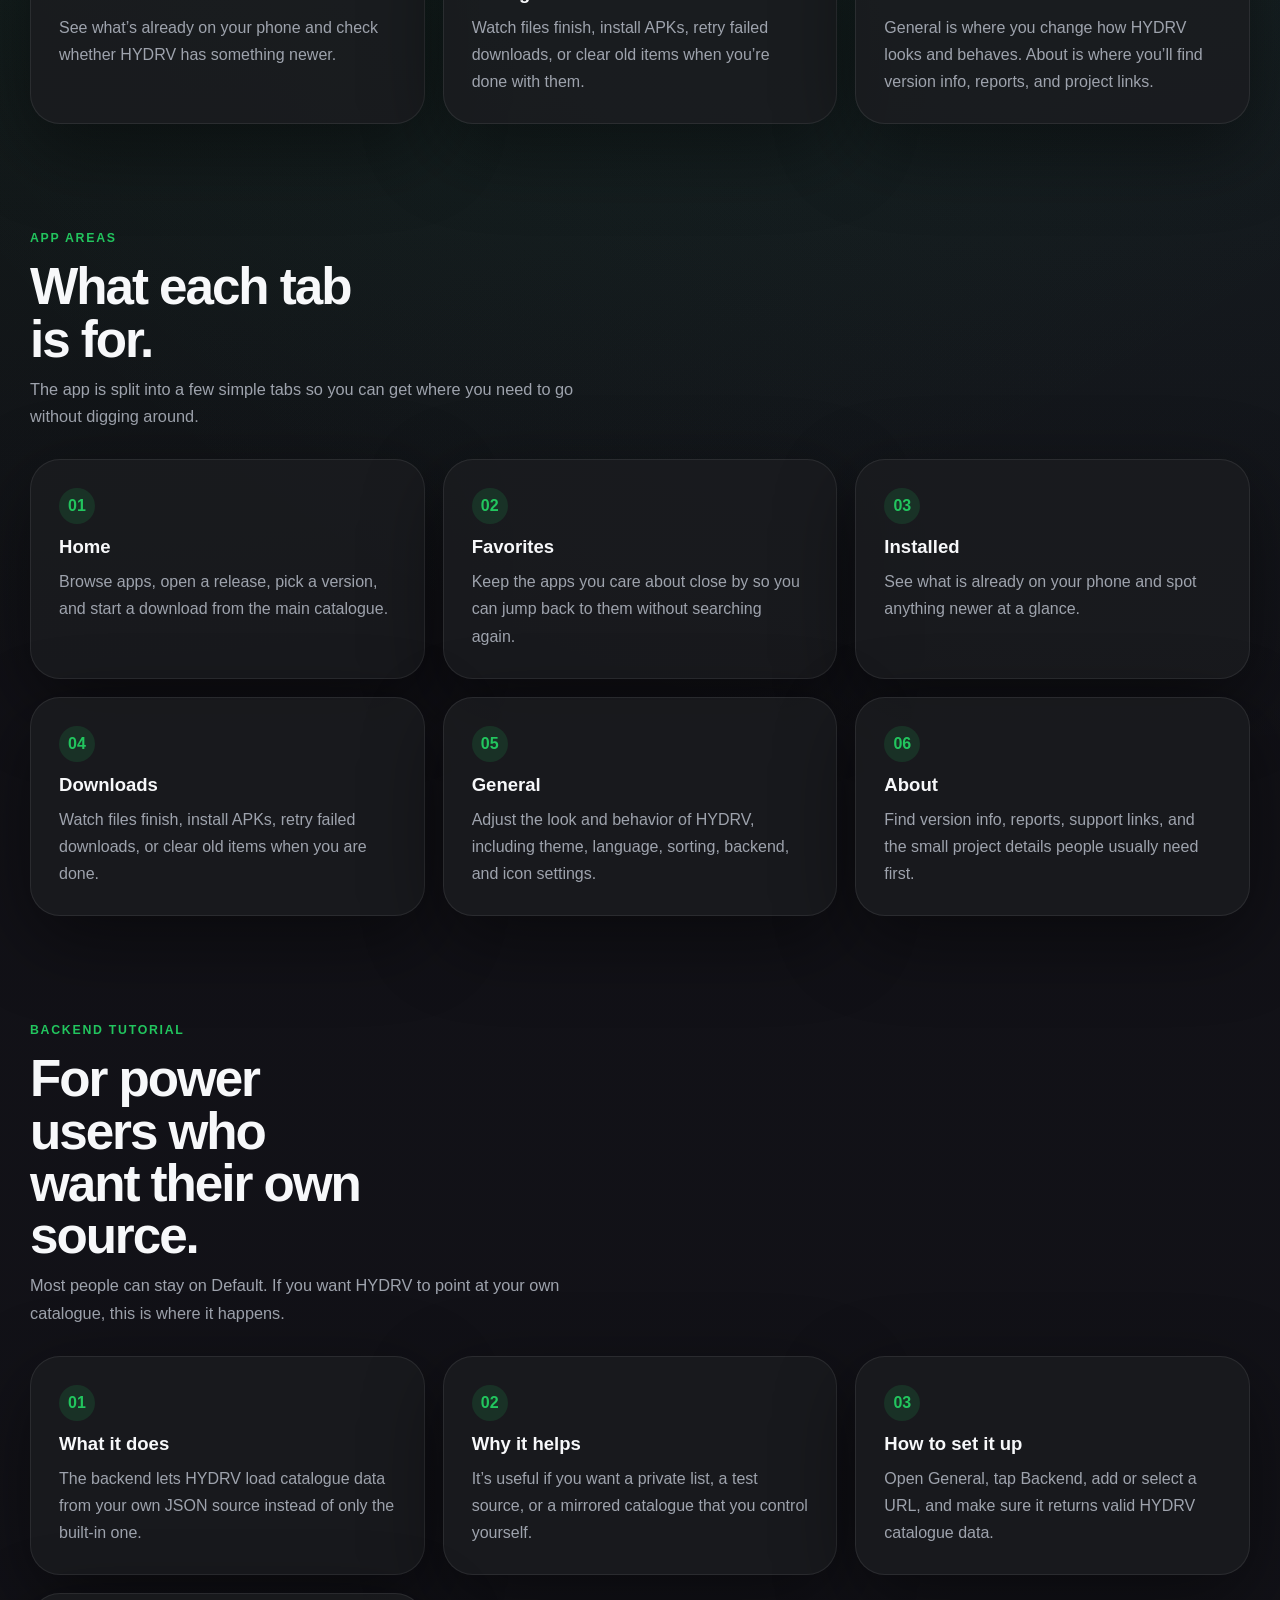
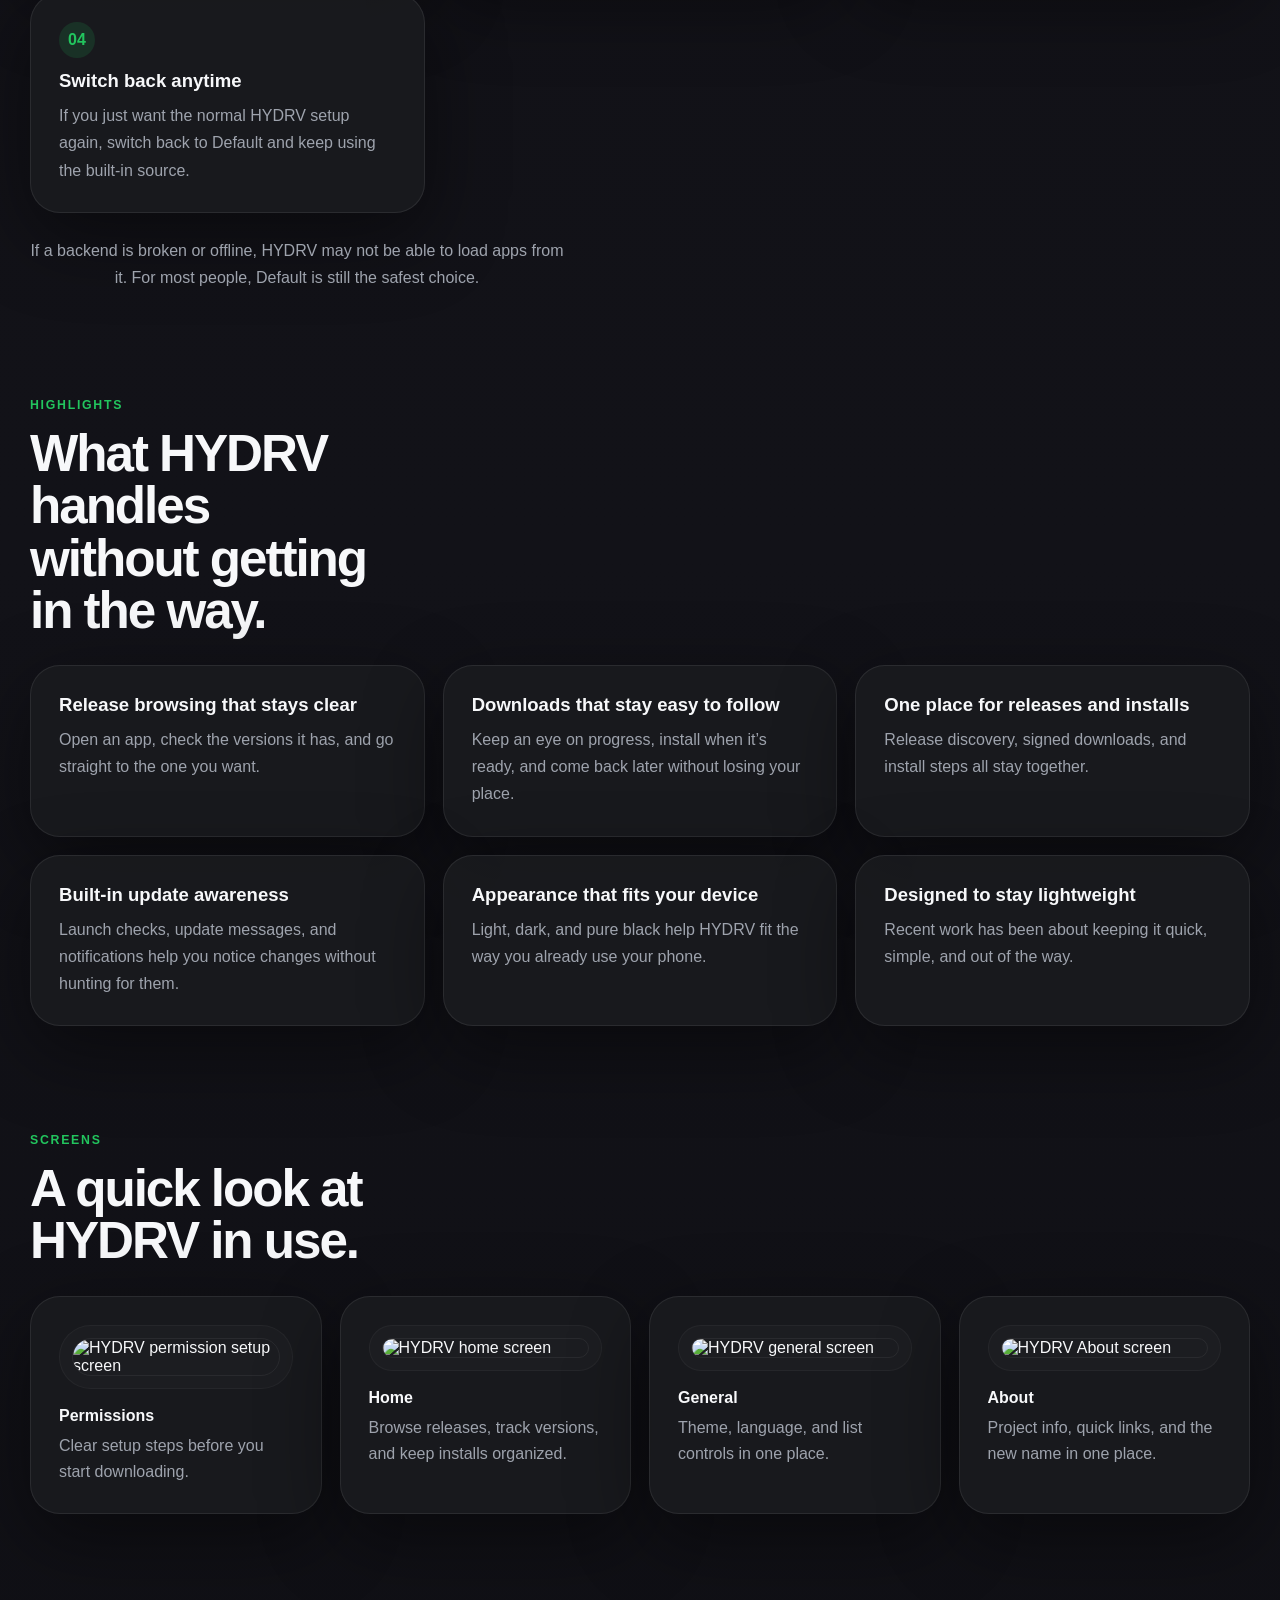
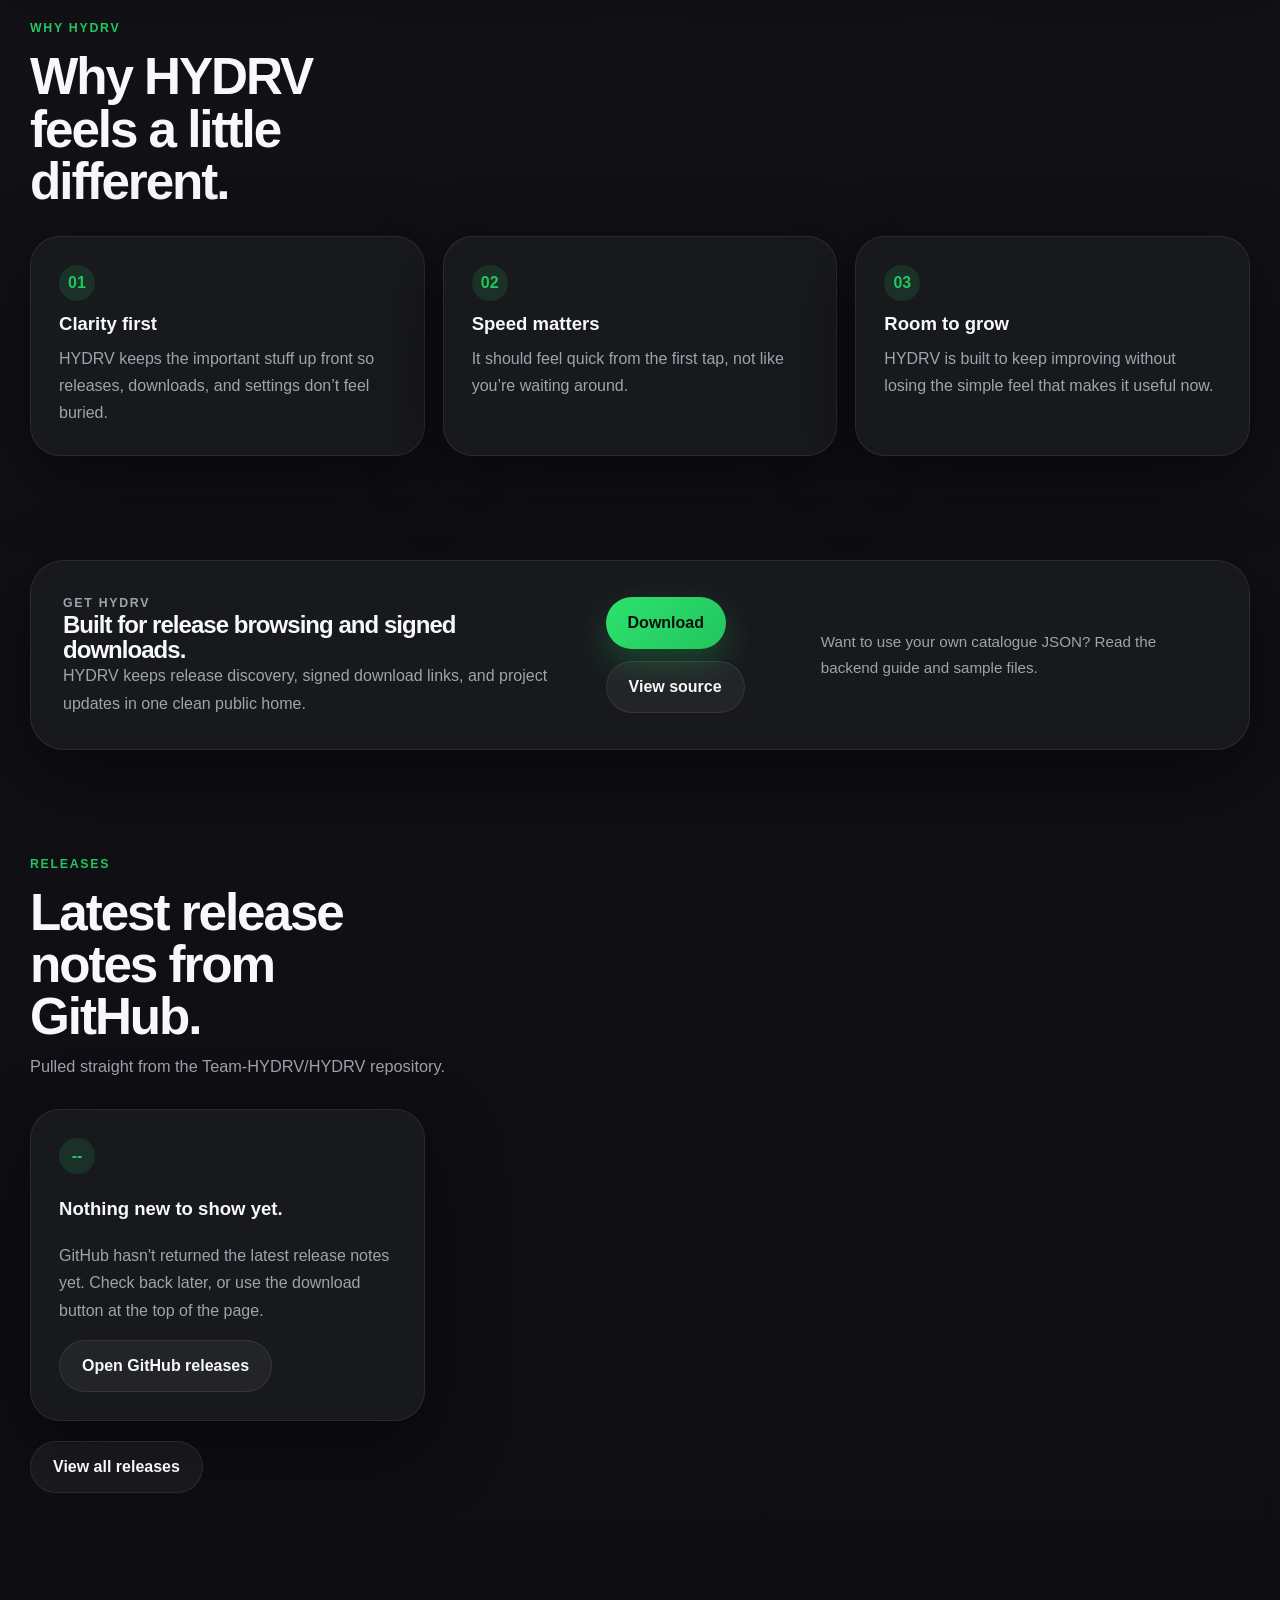
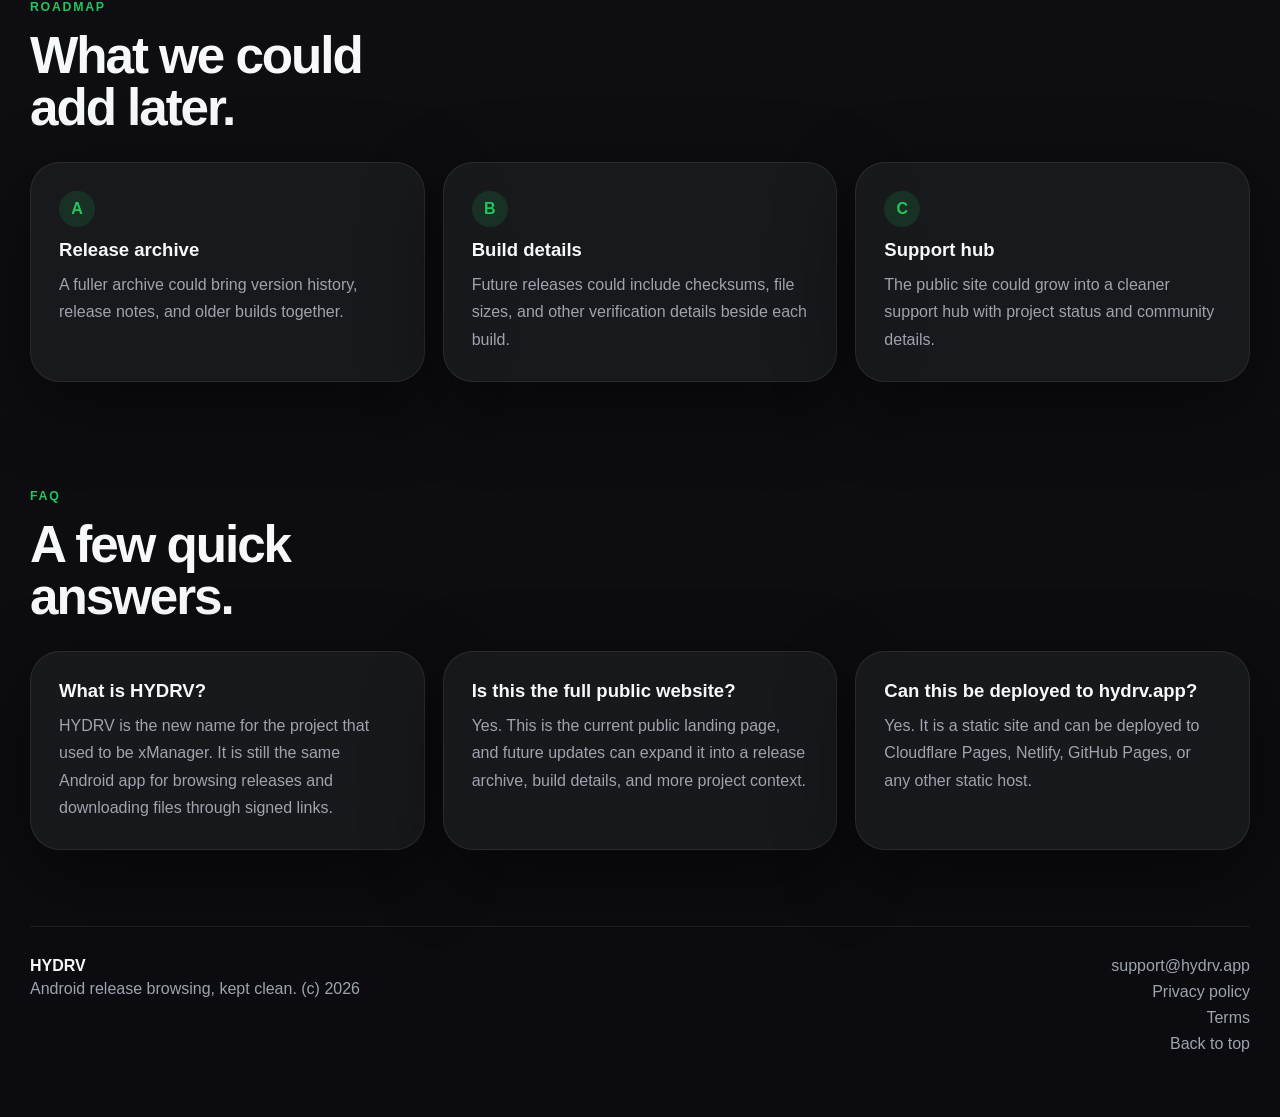
==== commit 0f25d3ac: "Warm up public copy tone" ====
--- a/website/index.html
+++ b/website/index.html
@@ -140,7 +140,7 @@
                 <div class="section-heading">
                     <p class="eyebrow">Guide</p>
                     <h2>How to use HYDRV.</h2>
-                    <p class="section-lead">A quick walk-through of the parts people actually use.</p>
+                    <p class="section-lead">A quick walk-through of the parts people actually use every day.</p>
                 </div>
 
                 <div class="story-grid">
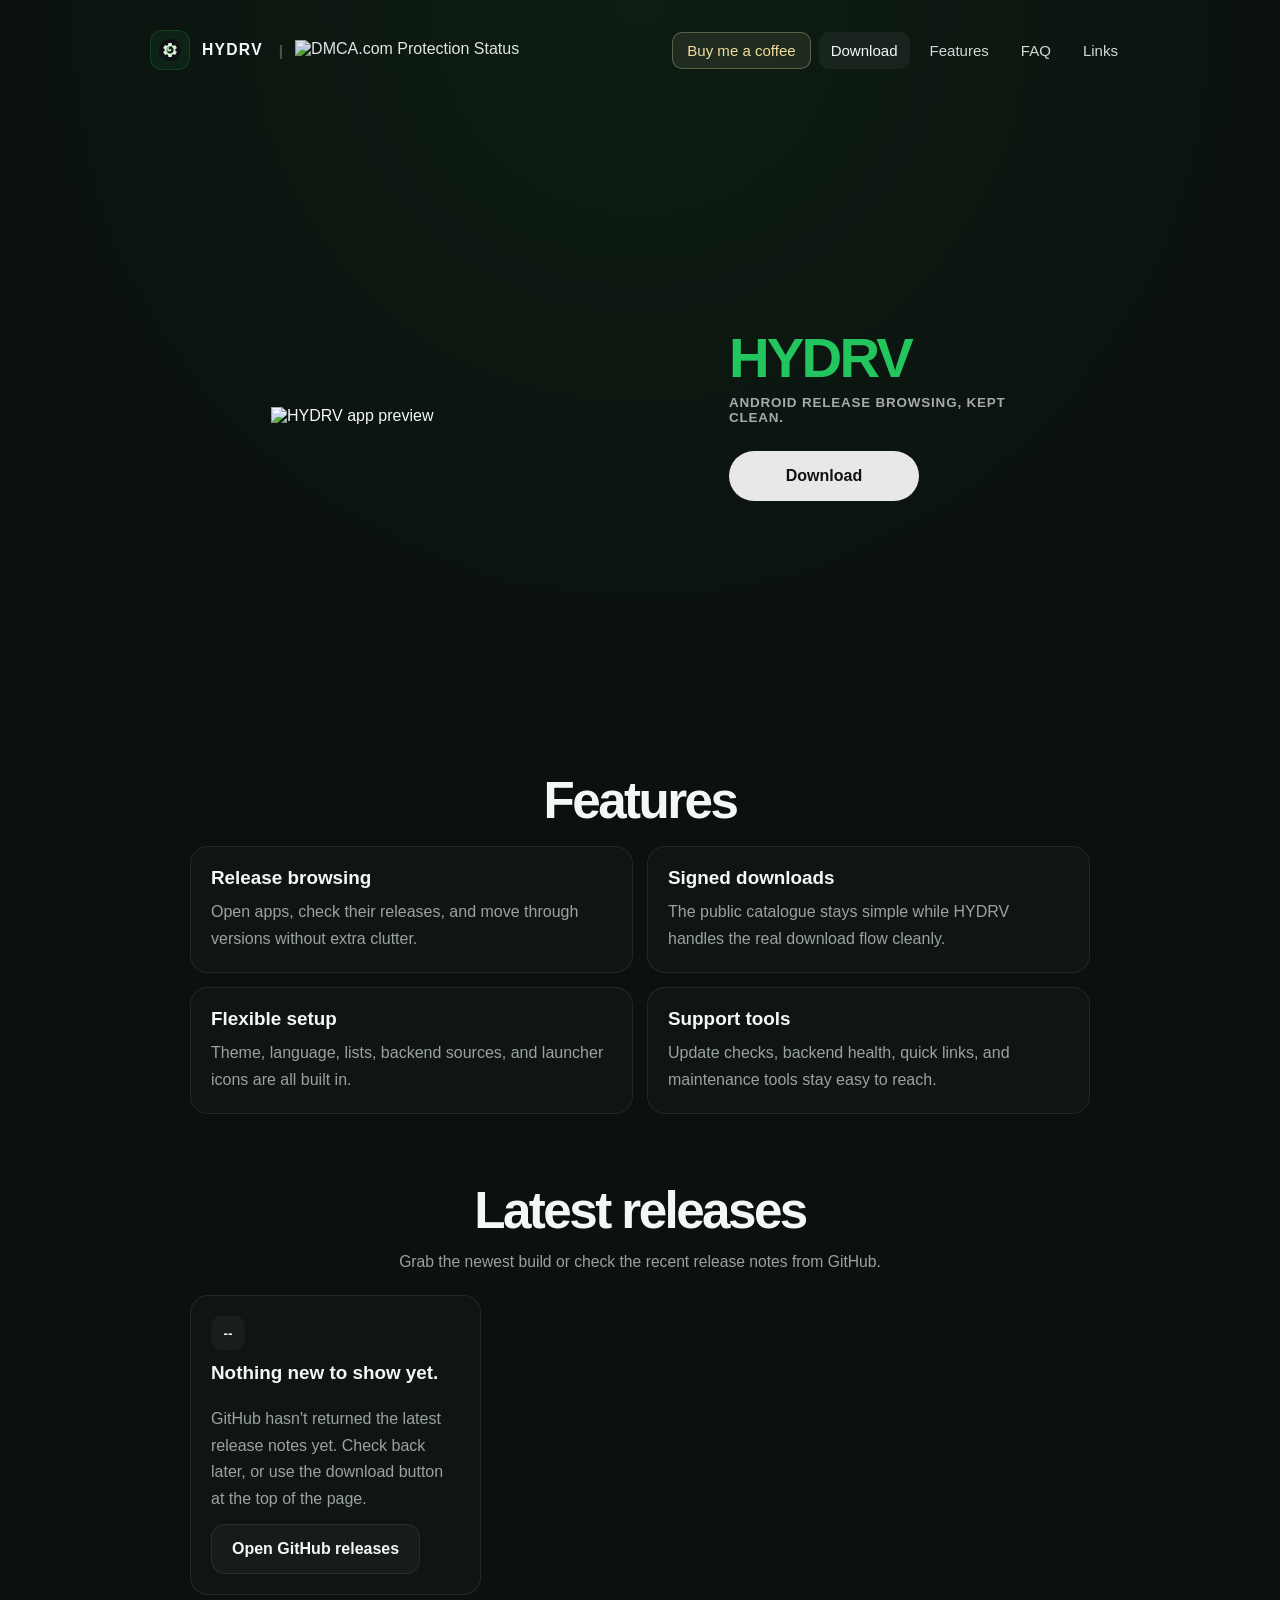
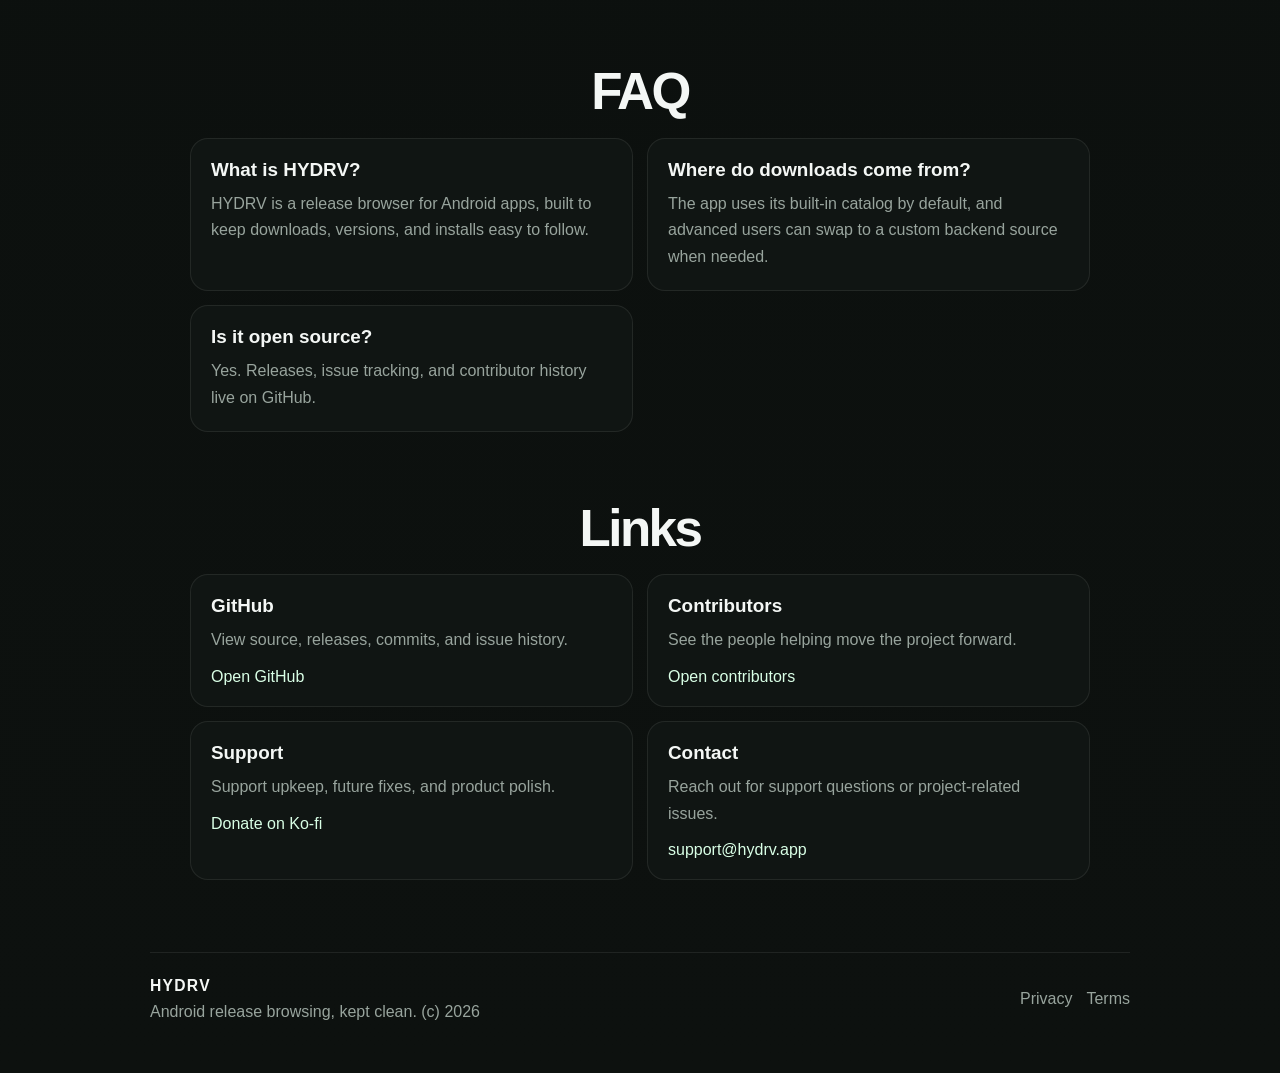
==== commit 67b64ea9: "Redesign website and add DMCA validation" ====
--- a/website/index.html
+++ b/website/index.html
@@ -1,4 +1,4 @@
-﻿<!doctype html>
+<!doctype html>
 <html lang="en">
 <head>
     <meta charset="utf-8">
@@ -6,11 +6,12 @@
     <title>HYDRV</title>
     <meta
         name="description"
-        content="Android release browsing, kept clean."
+        content="Clean Android release browsing with fast downloads, simple controls, and a calmer interface."
     >
-    <meta name="theme-color" content="#111015">
+    <meta name="dmca-site-verification" content="T1c2aHc3WjJFcEhPcnJLcjErMlIwZz090">
+    <meta name="theme-color" content="#0d120f">
     <meta property="og:title" content="HYDRV">
-    <meta property="og:description" content="Android release browsing, kept clean.">
+    <meta property="og:description" content="Clean Android release browsing with fast downloads, simple controls, and a calmer interface.">
     <meta property="og:type" content="website">
     <meta property="og:image" content="./assets/icon-512.png">
     <meta name="twitter:card" content="summary_large_image">
@@ -24,458 +25,163 @@
 <body>
     <div class="page-shell">
         <header class="topbar">
+            <button class="mobile-menu-toggle" type="button" aria-expanded="false" aria-controls="primaryNav" aria-label="Open navigation">
+                <span></span>
+                <span></span>
+                <span></span>
+            </button>
+
             <a class="brand" href="#top" aria-label="HYDRV home">
                 <span class="brand-mark">
                     <img src="./assets/icon-512.png" alt="HYDRV icon">
                 </span>
                 <span class="brand-copy">
                     <strong>HYDRV</strong>
-                    <span>Android release browsing, kept clean.</span>
                 </span>
             </a>
 
-            <nav class="nav">
-                <a href="#guide">Guide</a>
-                <a href="#backend">Backend</a>
-                <a href="#highlights">Highlights</a>
-                <a href="#releases">Releases</a>
-                <a href="#why">Why HYDRV</a>
-                <a href="#roadmap">Roadmap</a>
+            <div class="brand-meta" aria-label="Brand metadata">
+                <span class="brand-divider" aria-hidden="true">|</span>
+                <a
+                    href="//www.dmca.com/Protection/Status.aspx?ID=78a2a6af-920a-4b85-b5dd-863cc849e31f"
+                    title="DMCA.com Protection Status"
+                    class="dmca-badge"
+                >
+                    <img
+                        src="https://images.dmca.com/Badges/dmca-badge-w100-5x1-01.png?ID=78a2a6af-920a-4b85-b5dd-863cc849e31f"
+                        alt="DMCA.com Protection Status"
+                    >
+                </a>
+            </div>
+
+            <nav class="nav" id="primaryNav" aria-label="Primary">
+                <a class="nav-support" href="https://ko-fi.com/xc3fff0e" target="_blank" rel="noopener noreferrer">Buy me a coffee</a>
+                <a href="#download">Download</a>
+                <a href="#features">Features</a>
                 <a href="#faq">FAQ</a>
-                <a href="#contact">Contact</a>
+                <a href="#links">Links</a>
             </nav>
         </header>
 
         <main id="top">
             <section class="hero">
+                <div class="feature-visual" aria-label="App preview">
+                    <figure class="feature-screen">
+                        <img src="./assets/screen-home-current.png" alt="HYDRV app preview">
+                    </figure>
+                </div>
+
                 <div class="hero-copy">
-                    <p class="eyebrow">New name</p>
-                    <h1>xManager is now HYDRV.</h1>
-                    <p class="pronunciation">Android release browsing, kept clean.</p>
-                    <p class="hero-text">
-                        Browse releases, grab signed downloads, and keep installs in one place without the extra clutter.
-                    </p>
-
+                    <p class="eyebrow">HYDRV</p>
+                    <div class="hero-desktop-lockup" aria-hidden="true">
+                        <strong>HYDRV</strong>
+                        <span>Android release browsing, kept clean.</span>
+                    </div>
+                    <h1>Android release browsing, kept clean.</h1>
+                    <div class="hero-mobile-lockup" aria-hidden="true">
+                        <strong>HYDRV</strong>
+                        <span>Android release browsing, kept clean.</span>
+                    </div>
                     <div class="hero-actions">
                         <a class="button button-primary" href="https://github.com/Team-HYDRV/HYDRV/releases/latest/download/HYDRV.apk" target="_blank" rel="noopener noreferrer">Download</a>
-                        <a class="button button-secondary" href="#highlights">Explore highlights</a>
-                    </div>
-
-                    <ul class="hero-points">
-                        <li>Same project, new name</li>
-                        <li>Releases, downloads, and installs in one flow</li>
-                        <li>Built to stay light and easy to live with</li>
-                    </ul>
-                </div>
-
-                <div class="hero-visual" aria-hidden="true">
-                    <div class="phone-frame">
-                        <div class="phone-sensor"></div>
-                        <div class="phone-screen">
-                            <div class="screen-head">
-                                <span class="screen-logo">
-                                    <img src="./assets/icon-512.png" alt="">
-                                </span>
-                                <div>
-                                    <strong>HYDRV</strong>
-                                    <p>Browse releases and downloads without extra noise.</p>
-                                </div>
-                            </div>
-
-                            <div class="screen-search"></div>
-
-                            <div class="screen-tabs">
-                                <span class="active">All</span>
-                                <span>Favorites</span>
-                                <span>Installed</span>
-                            </div>
-
-                            <div class="screen-card">
-                                <div class="screen-icon"></div>
-                                <div class="screen-lines">
-                                    <strong>Calm</strong>
-                                    <span>Version 6.89</span>
-                                </div>
-                                <em>Latest</em>
-                            </div>
-
-                            <div class="screen-card">
-                                <div class="screen-icon alt"></div>
-                                <div class="screen-lines">
-                                    <strong>Crunchyroll</strong>
-                                    <span>Version 3.8.8.1</span>
-                                </div>
-                                <em>Update</em>
-                            </div>
-
-                            <div class="screen-card">
-                                <div class="screen-icon alt-two"></div>
-                                <div class="screen-lines">
-                                    <strong>DramaHub</strong>
-                                    <span>Version 1.2.1</span>
-                                </div>
-                                <em>Download</em>
-                            </div>
-                        </div>
                     </div>
                 </div>
             </section>
 
-            <section class="stats-strip">
-                <article>
-                    <strong>Focused</strong>
-                    <span>Built around releases, downloads, and installs.</span>
-                </article>
-                <article>
-                    <strong>Fast</strong>
-                    <span>Kept light so it feels quick from the first tap.</span>
-                </article>
-                <article>
-                    <strong>Flexible</strong>
-                    <span>Theme options, languages, and update controls are built in.</span>
-                </article>
-            </section>
-
-            <section class="section" id="guide">
-                <div class="section-heading">
-                    <p class="eyebrow">Guide</p>
-                    <h2>How to use HYDRV.</h2>
-                    <p class="section-lead">A quick walk-through of the parts people actually use every day.</p>
+            <section class="section compact-section highlights-section" id="features">
+                <div class="section-heading section-heading-centered">
+                    <h2>Features</h2>
                 </div>
-
-                <div class="story-grid">
-                    <article class="story-card">
-                        <span class="story-index">01</span>
-                        <h3>Allow permissions first</h3>
-                        <p>HYDRV needs internet access and install permission before it can download or install anything. Once that is done, you’re ready to go.</p>
+                <div class="highlights-grid">
+                    <article class="highlight-card">
+                        <h3>Release browsing</h3>
+                        <p>Open apps, check their releases, and move through versions without extra clutter.</p>
                     </article>
-                    <article class="story-card">
-                        <span class="story-index">02</span>
-                        <h3>Use Home to browse</h3>
-                        <p>Search for an app, open a release, choose a version, and download the one you want.</p>
+                    <article class="highlight-card">
+                        <h3>Signed downloads</h3>
+                        <p>The public catalogue stays simple while HYDRV handles the real download flow cleanly.</p>
                     </article>
-                    <article class="story-card">
-                        <span class="story-index">03</span>
-                        <h3>Keep Favorites close</h3>
-                        <p>Star the apps you use often so they’re easy to find again later.</p>
+                    <article class="highlight-card">
+                        <h3>Flexible setup</h3>
+                        <p>Theme, language, lists, backend sources, and launcher icons are all built in.</p>
                     </article>
-                    <article class="story-card">
-                        <span class="story-index">04</span>
-                        <h3>Check Installed</h3>
-                        <p>See what’s already on your phone and check whether HYDRV has something newer.</p>
-                    </article>
-                    <article class="story-card">
-                        <span class="story-index">05</span>
-                        <h3>Manage Downloads</h3>
-                        <p>Watch files finish, install APKs, retry failed downloads, or clear old items when you’re done with them.</p>
-                    </article>
-                    <article class="story-card">
-                        <span class="story-index">06</span>
-                        <h3>Use General and About</h3>
-                        <p>General is where you change how HYDRV looks and behaves. About is where you’ll find version info, reports, and project links.</p>
+                    <article class="highlight-card">
+                        <h3>Support tools</h3>
+                        <p>Update checks, backend health, quick links, and maintenance tools stay easy to reach.</p>
                     </article>
                 </div>
             </section>
 
-            <section class="section" id="app-areas">
+            <section class="section compact-section" id="download">
                 <div class="section-heading">
-                    <p class="eyebrow">App areas</p>
-                    <h2>What each tab is for.</h2>
-                    <p class="section-lead">The app is split into a few simple tabs so you can get where you need to go without digging around.</p>
+                    <h2>Latest releases</h2>
+                    <p class="section-lead">Grab the newest build or check the recent release notes from GitHub.</p>
                 </div>
+                <div class="release-grid" id="releaseGrid" aria-live="polite"></div>
+            </section>
 
-                <div class="story-grid">
-                    <article class="story-card">
-                        <span class="story-index">01</span>
-                        <h3>Home</h3>
-                        <p>Browse apps, open a release, pick a version, and start a download from the main catalogue.</p>
+            <section class="section compact-section" id="faq">
+                <div class="section-heading">
+                    <h2>FAQ</h2>
+                </div>
+                <div class="simple-grid">
+                    <article class="info-card">
+                        <h3>What is HYDRV?</h3>
+                        <p>HYDRV is a release browser for Android apps, built to keep downloads, versions, and installs easy to follow.</p>
                     </article>
-                    <article class="story-card">
-                        <span class="story-index">02</span>
-                        <h3>Favorites</h3>
-                        <p>Keep the apps you care about close by so you can jump back to them without searching again.</p>
+                    <article class="info-card">
+                        <h3>Where do downloads come from?</h3>
+                        <p>The app uses its built-in catalog by default, and advanced users can swap to a custom backend source when needed.</p>
                     </article>
-                    <article class="story-card">
-                        <span class="story-index">03</span>
-                        <h3>Installed</h3>
-                        <p>See what is already on your phone and spot anything newer at a glance.</p>
-                    </article>
-                    <article class="story-card">
-                        <span class="story-index">04</span>
-                        <h3>Downloads</h3>
-                        <p>Watch files finish, install APKs, retry failed downloads, or clear old items when you are done.</p>
-                    </article>
-                    <article class="story-card">
-                        <span class="story-index">05</span>
-                        <h3>General</h3>
-                        <p>Adjust the look and behavior of HYDRV, including theme, language, sorting, backend, and icon settings.</p>
-                    </article>
-                    <article class="story-card">
-                        <span class="story-index">06</span>
-                        <h3>About</h3>
-                        <p>Find version info, reports, support links, and the small project details people usually need first.</p>
+                    <article class="info-card">
+                        <h3>Is it open source?</h3>
+                        <p>Yes. Releases, issue tracking, and contributor history live on GitHub.</p>
                     </article>
                 </div>
             </section>
 
-            <section class="section section-alt" id="backend">
+            <section class="section compact-section" id="links">
                 <div class="section-heading">
-                    <p class="eyebrow">Backend tutorial</p>
-                    <h2>For power users who want their own source.</h2>
-                    <p class="section-lead">Most people can stay on Default. If you want HYDRV to point at your own catalogue, this is where it happens.</p>
+                    <h2>Links</h2>
                 </div>
-
-                <div class="story-grid">
-                    <article class="story-card">
-                        <span class="story-index">01</span>
-                        <h3>What it does</h3>
-                        <p>The backend lets HYDRV load catalogue data from your own JSON source instead of only the built-in one.</p>
+                <div class="simple-grid">
+                    <article class="info-card">
+                        <h3>GitHub</h3>
+                        <p>View source, releases, commits, and issue history.</p>
+                        <a class="text-link" href="https://github.com/Team-HYDRV/HYDRV" target="_blank" rel="noopener noreferrer">Open GitHub</a>
                     </article>
-                    <article class="story-card">
-                        <span class="story-index">02</span>
-                        <h3>Why it helps</h3>
-                        <p>It’s useful if you want a private list, a test source, or a mirrored catalogue that you control yourself.</p>
+                    <article class="info-card">
+                        <h3>Contributors</h3>
+                        <p>See the people helping move the project forward.</p>
+                        <a class="text-link" href="https://github.com/Team-HYDRV/HYDRV/graphs/contributors" target="_blank" rel="noopener noreferrer">Open contributors</a>
                     </article>
-                    <article class="story-card">
-                        <span class="story-index">03</span>
-                        <h3>How to set it up</h3>
-                        <p>Open General, tap Backend, add or select a URL, and make sure it returns valid HYDRV catalogue data.</p>
+                    <article class="info-card">
+                        <h3>Support</h3>
+                        <p>Support upkeep, future fixes, and product polish.</p>
+                        <a class="text-link" href="https://ko-fi.com/xc3fff0e" target="_blank" rel="noopener noreferrer">Donate on Ko-fi</a>
                     </article>
-                    <article class="story-card">
-                        <span class="story-index">04</span>
-                        <h3>Switch back anytime</h3>
-                        <p>If you just want the normal HYDRV setup again, switch back to Default and keep using the built-in source.</p>
-                    </article>
-                </div>
-
-                <p class="section-lead" style="text-align:center; margin-top: 1.5rem;">
-                    If a backend is broken or offline, HYDRV may not be able to load apps from it. For most people, Default is still the safest choice.
-                </p>
-            </section>
-
-            <section class="section" id="highlights">
-                <div class="section-heading">
-                    <p class="eyebrow">Highlights</p>
-                    <h2>What HYDRV handles without getting in the way.</h2>
-                </div>
-
-                <div class="feature-grid">
-                    <article class="feature-card">
-                        <h3>Release browsing that stays clear</h3>
-                        <p>Open an app, check the versions it has, and go straight to the one you want.</p>
-                    </article>
-                    <article class="feature-card">
-                        <h3>Downloads that stay easy to follow</h3>
-                        <p>Keep an eye on progress, install when it’s ready, and come back later without losing your place.</p>
-                    </article>
-                    <article class="feature-card">
-                        <h3>One place for releases and installs</h3>
-                        <p>Release discovery, signed downloads, and install steps all stay together.</p>
-                    </article>
-                    <article class="feature-card">
-                        <h3>Built-in update awareness</h3>
-                        <p>Launch checks, update messages, and notifications help you notice changes without hunting for them.</p>
-                    </article>
-                    <article class="feature-card">
-                        <h3>Appearance that fits your device</h3>
-                        <p>Light, dark, and pure black help HYDRV fit the way you already use your phone.</p>
-                    </article>
-                    <article class="feature-card">
-                        <h3>Designed to stay lightweight</h3>
-                        <p>Recent work has been about keeping it quick, simple, and out of the way.</p>
-                    </article>
-                </div>
-            </section>
-
-            <section class="section" id="screens">
-                <div class="section-heading">
-                    <p class="eyebrow">Screens</p>
-                    <h2>A quick look at HYDRV in use.</h2>
-                </div>
-
-                <div class="shot-grid">
-                    <figure class="shot-card">
-                        <div class="shot-media">
-                            <img src="./assets/screen-permissions.png" alt="HYDRV permission setup screen">
-                        </div>
-                        <figcaption>
-                            <strong>Permissions</strong>
-                            <span>Clear setup steps before you start downloading.</span>
-                        </figcaption>
-                    </figure>
-
-                    <figure class="shot-card">
-                        <div class="shot-media">
-                            <img src="./assets/screen-home.png" alt="HYDRV home screen">
-                        </div>
-                        <figcaption>
-                            <strong>Home</strong>
-                            <span>Browse releases, track versions, and keep installs organized.</span>
-                        </figcaption>
-                    </figure>
-
-                    <figure class="shot-card">
-                        <div class="shot-media">
-                            <img src="./assets/screen-general.png" alt="HYDRV general screen">
-                        </div>
-                        <figcaption>
-                            <strong>General</strong>
-                            <span>Theme, language, and list controls in one place.</span>
-                        </figcaption>
-                    </figure>
-
-                    <figure class="shot-card">
-                        <div class="shot-media">
-                            <img src="./assets/screen-about.png" alt="HYDRV About screen">
-                        </div>
-                        <figcaption>
-                            <strong>About</strong>
-                            <span>Project info, quick links, and the new name in one place.</span>
-                        </figcaption>
-                    </figure>
-                </div>
-            </section>
-
-            <section class="section section-alt" id="why">
-                <div class="section-heading">
-                    <p class="eyebrow">Why HYDRV</p>
-                    <h2>Why HYDRV feels a little different.</h2>
-                </div>
-
-                <div class="story-grid">
-                    <article class="story-card">
-                        <span class="story-index">01</span>
-                        <h3>Clarity first</h3>
-                        <p>HYDRV keeps the important stuff up front so releases, downloads, and settings don’t feel buried.</p>
-                    </article>
-                    <article class="story-card">
-                        <span class="story-index">02</span>
-                        <h3>Speed matters</h3>
-                        <p>It should feel quick from the first tap, not like you’re waiting around.</p>
-                    </article>
-                    <article class="story-card">
-                        <span class="story-index">03</span>
-                        <h3>Room to grow</h3>
-                        <p>HYDRV is built to keep improving without losing the simple feel that makes it useful now.</p>
-                    </article>
-                </div>
-            </section>
-
-            <section class="section" id="download">
-                <div class="download-panel">
-                    <div>
-                        <p class="eyebrow">Get HYDRV</p>
-                        <h2>Built for release browsing and signed downloads.</h2>
-                        <p>
-                            HYDRV keeps release discovery, signed download links, and project updates in one clean
-                            public home.
-                        </p>
-                    </div>
-                    <div class="download-actions">
-                        <a class="button button-primary" href="https://github.com/Team-HYDRV/HYDRV/releases/latest/download/HYDRV.apk" target="_blank" rel="noopener noreferrer">Download</a>
-                        <a class="button button-secondary" href="https://github.com/Team-HYDRV/HYDRV" target="_blank" rel="noopener noreferrer">View source</a>
-                    </div>
-                    <p class="download-note">
-                        Want to use your own catalogue JSON? Read the
-                        <a href="https://github.com/Team-HYDRV/HYDRV/blob/develop/HYDRV/docs/backend-example.md" target="_blank" rel="noopener noreferrer">backend guide</a>
-                        and sample files.
-                    </p>
-                </div>
-            </section>
-
-            <section class="section" id="releases">
-                <div class="section-heading">
-                    <p class="eyebrow">Releases</p>
-                    <h2>Latest release notes from GitHub.</h2>
-                    <p class="section-lead">Pulled straight from the Team-HYDRV/HYDRV repository.</p>
-                </div>
-
-                <div class="release-grid" id="releaseGrid" aria-live="polite">
-                    <article class="story-card release-card release-card-loading">
-                        <span class="story-index">01</span>
-                        <h3>Fetching latest releases</h3>
-                        <p>Live GitHub release notes will appear here as soon as they are available.</p>
-                    </article>
-                    <article class="story-card release-card release-card-loading">
-                        <span class="story-index">02</span>
-                        <h3>Fetching latest releases</h3>
-                        <p>Live GitHub release notes will appear here as soon as they are available.</p>
-                    </article>
-                    <article class="story-card release-card release-card-loading">
-                        <span class="story-index">03</span>
-                        <h3>Fetching latest releases</h3>
-                        <p>Live GitHub release notes will appear here as soon as they are available.</p>
-                    </article>
-                </div>
-
-                <div class="section-actions">
-                    <a class="button button-secondary" href="https://github.com/Team-HYDRV/HYDRV/releases" target="_blank" rel="noopener noreferrer">View all releases</a>
-                </div>
-            </section>
-
-            <section class="section section-alt" id="roadmap">
-                <div class="section-heading">
-                    <p class="eyebrow">Roadmap</p>
-                    <h2>What we could add later.</h2>
-                </div>
-
-                <div class="story-grid">
-                    <article class="story-card">
-                        <span class="story-index">A</span>
-                        <h3>Release archive</h3>
-                        <p>A fuller archive could bring version history, release notes, and older builds together.</p>
-                    </article>
-                    <article class="story-card">
-                        <span class="story-index">B</span>
-                        <h3>Build details</h3>
-                        <p>Future releases could include checksums, file sizes, and other verification details beside each build.</p>
-                    </article>
-                    <article class="story-card">
-                        <span class="story-index">C</span>
-                        <h3>Support hub</h3>
-                        <p>The public site could grow into a cleaner support hub with project status and community details.</p>
-                    </article>
-                </div>
-            </section>
-
-            <section class="section" id="faq">
-                <div class="section-heading">
-                    <p class="eyebrow">FAQ</p>
-                    <h2>A few quick answers.</h2>
-                </div>
-
-                <div class="faq-list">
-                    <article class="faq-item">
-                        <h3>What is HYDRV?</h3>
-                        <p>HYDRV is the new name for the project that used to be xManager. It is still the same Android app for browsing releases and downloading files through signed links.</p>
-                    </article>
-                    <article class="faq-item">
-                        <h3>Is this the full public website?</h3>
-                        <p>Yes. This is the current public landing page, and future updates can expand it into a release archive, build details, and more project context.</p>
-                    </article>
-                    <article class="faq-item">
-                        <h3>Can this be deployed to hydrv.app?</h3>
-                        <p>Yes. It is a static site and can be deployed to Cloudflare Pages, Netlify, GitHub Pages, or any other static host.</p>
+                    <article class="info-card">
+                        <h3>Contact</h3>
+                        <p>Reach out for support questions or project-related issues.</p>
+                        <a class="text-link" href="mailto:support@hydrv.app">support@hydrv.app</a>
                     </article>
                 </div>
             </section>
         </main>
 
-        <footer class="footer" id="contact">
+        <footer class="footer">
             <div>
                 <strong>HYDRV</strong>
                 <p>Android release browsing, kept clean.</p>
             </div>
             <div class="footer-links">
-                <a href="mailto:support@hydrv.app">support@hydrv.app</a>
-                <a href="./privacy.html">Privacy policy</a>
+                <a href="./privacy.html">Privacy</a>
                 <a href="./terms.html">Terms</a>
-                <a href="#top">Back to top</a>
             </div>
         </footer>
     </div>
 
     <script src="./app.js"></script>
+    <script src="https://images.dmca.com/Badges/DMCABadgeHelper.min.js"></script>
 </body>
 </html>
-
--- a/website/styles.css
+++ b/website/styles.css
@@ -1,19 +1,15 @@
 :root {
-    --bg: #111015;
-    --bg-soft: #18171d;
-    --panel: rgba(27, 28, 31, 0.84);
-    --panel-strong: #1f2024;
+    --bg: #0b0f0d;
+    --bg-soft: #101512;
+    --panel: #121714;
+    --panel-soft: #151c18;
     --line: rgba(255, 255, 255, 0.08);
-    --text: #f7f8fa;
-    --muted: #9ea3ad;
+    --text: #f4f7f5;
+    --muted: #98a49d;
     --accent: #22c55e;
     --accent-soft: rgba(34, 197, 94, 0.14);
-    --shadow: 0 24px 80px rgba(0, 0, 0, 0.45);
-    --radius-xl: 32px;
-    --radius-lg: 24px;
-    --radius-md: 18px;
-    --radius-pill: 999px;
-    --content-width: 1220px;
+    --shadow: 0 18px 44px rgba(0, 0, 0, 0.22);
+    --content-width: 980px;
 }
 
 * {
@@ -26,13 +22,12 @@
 
 body {
     margin: 0;
-    font-family: "Segoe UI", "IBM Plex Sans", sans-serif;
     color: var(--text);
+    font-family: "Bahnschrift", "Segoe UI Variable Display", "Segoe UI", sans-serif;
+    background:
+        radial-gradient(circle at top center, rgba(34, 197, 94, 0.08), transparent 30%),
+        linear-gradient(180deg, #0b0f0d 0%, #0d110f 100%);
     overflow-x: hidden;
-    background:
-        radial-gradient(circle at top left, rgba(34, 197, 94, 0.18), transparent 30%),
-        radial-gradient(circle at 85% 12%, rgba(94, 234, 212, 0.10), transparent 22%),
-        linear-gradient(180deg, #111015 0%, #121218 50%, #0c0c10 100%);
 }
 
 a {
@@ -48,38 +43,94 @@
 .page-shell {
     width: min(calc(100% - 32px), var(--content-width));
     margin: 0 auto;
-    padding: 18px 0 56px;
+    padding: 20px 0 52px;
 }
 
 .topbar {
-    display: flex;
-    align-items: center;
-    justify-content: space-between;
-    gap: 20px;
-    padding: 12px 16px;
     position: sticky;
     top: 18px;
     z-index: 10;
-    backdrop-filter: blur(22px);
-    background: rgba(17, 16, 21, 0.72);
-    border: 1px solid var(--line);
-    border-radius: var(--radius-pill);
-    box-shadow: var(--shadow);
+    display: grid;
+    grid-template-columns: auto auto 1fr;
+    align-items: center;
+    gap: 16px;
+    padding: 10px 0;
+    border: 0;
+    border-radius: 0;
+    background: transparent;
+    backdrop-filter: none;
+    transition: background 0.2s ease, box-shadow 0.2s ease, border-color 0.2s ease;
+}
+
+.topbar.is-scrolled {
+    padding: 10px 14px;
+    border: 1px solid rgba(34, 197, 94, 0.08);
+    border-radius: 18px;
+    background:
+        radial-gradient(circle at top center, rgba(34, 197, 94, 0.06), transparent 60%),
+        linear-gradient(180deg, rgba(9, 16, 12, 0.94) 0%, rgba(10, 18, 13, 0.9) 100%);
+    backdrop-filter: blur(14px);
+    box-shadow: 0 12px 28px rgba(0, 0, 0, 0.22);
+}
+
+.mobile-menu-toggle {
+    display: none;
+    width: 42px;
+    height: 42px;
+    padding: 0;
+    border: 0;
+    border-radius: 0;
+    background: transparent;
+    cursor: pointer;
+}
+
+.mobile-menu-toggle span {
+    display: block;
+    width: 22px;
+    height: 3px;
+    margin: 4px auto;
+    border-radius: 999px;
+    background: #f3f6f4;
 }
 
 .brand {
     display: inline-flex;
     align-items: center;
-    gap: 14px;
+    gap: 12px;
+}
+
+.brand-meta {
+    display: inline-flex;
+    align-items: center;
+    gap: 12px;
+}
+
+.brand-divider {
+    color: rgba(255, 255, 255, 0.28);
+    font-size: 0.95rem;
+    font-weight: 700;
+}
+
+.dmca-badge {
+    display: inline-flex;
+    align-items: center;
+    min-height: 24px;
+}
+
+.dmca-badge img {
+    display: block;
+    height: 20px;
+    width: auto;
+    opacity: 0.92;
 }
 
 .brand-mark {
-    width: 46px;
-    height: 46px;
+    width: 40px;
+    height: 40px;
     padding: 8px;
-    border-radius: 16px;
-    background: linear-gradient(180deg, rgba(255,255,255,0.07), rgba(255,255,255,0.02));
-    border: 1px solid rgba(34, 197, 94, 0.22);
+    border-radius: 12px;
+    background: rgba(34, 197, 94, 0.08);
+    border: 1px solid rgba(34, 197, 94, 0.18);
 }
 
 .brand-copy {
@@ -89,888 +140,612 @@
 }
 
 .brand-copy strong {
-    font-size: 1rem;
-    letter-spacing: 0.04em;
+    font-size: 0.98rem;
+    letter-spacing: 0.08em;
 }
 
 .brand-copy span,
-.nav a,
 .hero-text,
-.hero-points li,
-.stats-strip span,
-.feature-card p,
-.story-card p,
-.download-panel p,
-.faq-item p,
+.section-lead,
+.info-card p,
+.release-card p,
 .footer p,
-.footer a {
+.legal-lead,
+.legal-card p {
     color: var(--muted);
 }
 
-.download-note {
-    font-size: 0.95rem;
-    line-height: 1.6;
-    max-width: 42rem;
+.brand-copy span {
+    font-size: 0.9rem;
 }
 
 .nav {
+    display: flex;
+    justify-content: flex-end;
+    gap: 8px;
+    flex-wrap: wrap;
+}
+
+.nav a {
+    padding: 10px 12px;
+    border-radius: 10px;
+    font-size: 0.94rem;
+    color: #d0dad5;
+}
+
+.nav a.nav-support {
+    padding: 9px 14px;
+    border: 1px solid rgba(255, 233, 164, 0.28);
+    background: rgba(255, 240, 190, 0.08);
+    color: #f2dd9f;
+}
+
+.nav a.nav-current,
+.nav a:hover,
+.nav a:focus-visible {
+    color: var(--text);
+    background: rgba(255, 255, 255, 0.05);
+}
+
+.button {
     display: inline-flex;
     align-items: center;
-    gap: 18px;
-    flex-wrap: wrap;
-}
-
-.nav a {
-    font-size: 0.95rem;
-    transition: color 0.2s ease;
-}
-
-.nav a:hover,
-.footer a:hover {
+    justify-content: center;
+    min-height: 50px;
+    padding: 0 20px;
+    border-radius: 14px;
+    border: 1px solid transparent;
+    font-weight: 700;
+    transition: transform 0.2s ease, background 0.2s ease;
+}
+
+.button:hover,
+.button:focus-visible {
+    transform: translateY(-1px);
+}
+
+.button-primary {
+    color: #111111;
+    background: #e8e8e8;
+}
+
+.button-secondary {
     color: var(--text);
+    background: rgba(255, 255, 255, 0.03);
+    border-color: var(--line);
 }
 
 .hero {
     display: grid;
-    grid-template-columns: minmax(0, 1.05fr) minmax(320px, 0.95fr);
-    gap: 44px;
-    align-items: center;
-    padding: 58px 0 40px;
+    grid-template-columns: 390px 300px;
+    justify-content: center;
+    gap: 88px;
+    align-items: center;
+    min-height: auto;
+    max-width: 980px;
+    margin: 0 auto;
+    padding: 56px 20px 80px;
+    text-align: left;
+}
+
+.feature-visual {
+    grid-column: 1;
+    grid-row: 1;
+}
+
+.hero-copy {
+    grid-column: 2;
+    display: flex;
+    flex-direction: column;
+    align-items: flex-start;
+    justify-content: center;
+    min-height: 560px;
 }
 
 .eyebrow {
-    display: inline-flex;
-    align-items: center;
-    gap: 8px;
+    display: none;
+    align-items: center;
+    gap: 10px;
     margin: 0 0 16px;
-    color: var(--accent);
+    color: #9de8b8;
+    font-size: 0.76rem;
     font-weight: 700;
+    letter-spacing: 0.14em;
     text-transform: uppercase;
-    letter-spacing: 0.14em;
-    font-size: 0.77rem;
+}
+
+.eyebrow::before,
+.eyebrow::after {
+    content: "";
+    width: 24px;
+    height: 1px;
+    background: rgba(34, 197, 94, 0.55);
 }
 
 .hero h1,
 .section-heading h2,
-.download-panel h2 {
+.legal-page h1 {
     margin: 0;
-    line-height: 1.02;
-    letter-spacing: -0.04em;
+    line-height: 0.98;
+    letter-spacing: -0.05em;
 }
 
 .hero h1 {
-    font-size: clamp(3rem, 5vw, 5.4rem);
-    max-width: 11ch;
-}
-
-.hero-brand {
+    display: none;
+}
+
+.hero-desktop-lockup {
+    display: flex;
+    flex-direction: column;
+    gap: 10px;
+    max-width: 300px;
+}
+
+.hero-desktop-lockup strong {
+    font-size: clamp(3rem, 4.4vw, 4rem);
+    line-height: 0.95;
+    letter-spacing: -0.05em;
+    color: var(--accent);
+}
+
+.hero-desktop-lockup span {
+    color: rgba(255, 255, 255, 0.64);
+    font-size: 0.84rem;
+    font-weight: 700;
+    letter-spacing: 0.06em;
+    text-transform: uppercase;
+}
+
+.hero-mobile-lockup {
+    display: none;
+}
+
+.hero-tagline {
+    margin: 18px 0 0;
+    color: #dbe5df;
+    font-size: 0.95rem;
+    font-weight: 700;
+    letter-spacing: 0.08em;
+}
+
+.hero-text {
+    max-width: 28ch;
+    margin: 12px 0 0;
+    font-size: 1rem;
+    line-height: 1.64;
+}
+
+.hero-actions {
+    display: flex;
+    justify-content: flex-start;
+    gap: 12px;
+    margin-top: 26px;
+}
+
+.feature-visual {
+    display: flex;
+    justify-content: center;
+    margin-top: 0;
+}
+
+.feature-screen {
+    width: min(100%, 350px);
+    margin: 0;
+    padding: 0;
+    border-radius: 0;
+    background: transparent;
+    border: 0;
+    box-shadow: none;
+}
+
+.feature-screen img {
+    width: 100%;
+    height: auto;
+    object-fit: contain;
+    border-radius: 0;
+}
+
+.hero .button-primary {
+    min-width: 190px;
+    border-radius: 999px;
+}
+
+.section {
+    padding: 0 0 72px;
+}
+
+.compact-section {
+    max-width: 900px;
+    margin: 0 auto;
+}
+
+.section-heading {
+    max-width: 620px;
+    margin-bottom: 20px;
+    text-align: center;
+    margin-left: auto;
+    margin-right: auto;
+}
+
+.section-heading-centered {
+    max-width: none;
+    text-align: center;
+}
+
+.section-heading h2,
+.legal-page h1 {
+    font-size: clamp(2.1rem, 4vw, 3.2rem);
+}
+
+.section-lead,
+.legal-lead {
+    margin: 12px 0 0;
+    font-size: 0.98rem;
+    line-height: 1.7;
+}
+
+.simple-grid,
+.release-grid {
+    display: grid;
+    gap: 14px;
+}
+
+.highlights-grid {
+    display: grid;
+    grid-template-columns: repeat(2, minmax(0, 1fr));
+    gap: 14px;
+}
+
+.highlight-card {
+    padding: 20px;
+    text-align: left;
+    border-radius: 18px;
+    background: rgba(18, 23, 20, 0.86);
+    border: 1px solid var(--line);
+    min-height: 100%;
+}
+
+.highlight-card h3 {
+    margin: 0 0 10px;
+    font-size: 1.18rem;
+}
+
+.highlight-card p {
+    margin: 0;
+    color: var(--muted);
+    line-height: 1.66;
+}
+
+.simple-grid {
+    grid-template-columns: repeat(2, minmax(0, 1fr));
+}
+
+.release-grid {
+    grid-template-columns: repeat(3, minmax(0, 1fr));
+}
+
+.info-card,
+.release-card,
+.legal-card {
+    padding: 20px;
+    border-radius: 18px;
+    background: rgba(18, 23, 20, 0.86);
+    border: 1px solid var(--line);
+}
+
+.info-card h3,
+.release-card h3,
+.legal-card h2 {
+    margin: 0;
+    font-size: 1.18rem;
+}
+
+.info-card p,
+.release-card p,
+.legal-card p {
+    margin: 10px 0 0;
+    line-height: 1.66;
+}
+
+.text-link {
     display: inline-flex;
-    align-items: center;
-    gap: 16px;
-    padding: 14px 18px;
-    margin-bottom: 14px;
-    border-radius: 24px;
+    margin-top: 14px;
+    color: #d9ffe6;
+}
+
+.text-link:hover,
+.text-link:focus-visible {
+    color: #ffffff;
+}
+
+.release-card {
+    display: flex;
+    flex-direction: column;
+    gap: 12px;
+    min-height: 100%;
+}
+
+.release-head {
+    display: flex;
+    align-items: center;
+    gap: 10px;
+}
+
+.story-index {
+    display: inline-flex;
+    align-items: center;
+    justify-content: center;
+    width: 34px;
+    height: 34px;
+    border-radius: 10px;
     background: rgba(255, 255, 255, 0.04);
-    border: 1px solid rgba(255, 255, 255, 0.07);
-    box-shadow: 0 18px 42px rgba(0, 0, 0, 0.16);
-}
-
-.hero-brand-mark {
-    width: 64px;
-    height: 64px;
-    padding: 10px;
-    border-radius: 22px;
-    background: linear-gradient(180deg, rgba(255,255,255,0.08), rgba(255,255,255,0.03));
-    border: 1px solid rgba(34, 197, 94, 0.18);
-    flex: 0 0 auto;
-}
-
-.hero-brand-mark img {
-    width: 100%;
-    height: 100%;
-    object-fit: contain;
-}
-
-.hero-brand-copy {
-    display: flex;
-    flex-direction: column;
-    gap: 4px;
-}
-
-.hero-brand-copy strong {
-    font-size: 1.1rem;
+    font-size: 0.84rem;
+    font-weight: 700;
+}
+
+.release-tag {
+    display: inline-flex;
+    align-items: center;
+    min-height: 26px;
+    padding: 0 10px;
+    border-radius: 999px;
+    background: var(--accent-soft);
+    color: #baf6cd;
+    font-size: 0.76rem;
     letter-spacing: 0.08em;
     text-transform: uppercase;
 }
 
-.hero-brand-copy span {
+.release-date {
+    margin: 0;
+    color: #d5dfd9;
+    font-size: 0.92rem;
+}
+
+.release-actions {
+    margin-top: auto;
+}
+
+.footer {
+    display: flex;
+    justify-content: space-between;
+    align-items: center;
+    gap: 16px;
+    padding-top: 24px;
+    border-top: 1px solid var(--line);
+}
+
+.footer strong {
+    font-size: 0.98rem;
+    letter-spacing: 0.08em;
+}
+
+.footer p {
+    margin: 8px 0 0;
+}
+
+.footer-links {
+    display: flex;
+    flex-wrap: wrap;
+    gap: 14px;
+}
+
+.footer-links a {
     color: var(--muted);
-    font-size: 0.96rem;
-    line-height: 1.45;
-}
-
-.pronunciation {
-    margin: 14px 0 0;
-    color: rgba(247, 248, 250, 0.7);
-    font-size: 0.96rem;
-    letter-spacing: 0.02em;
-}
-
-.hero-text {
-    font-size: 1.06rem;
-    line-height: 1.72;
-    max-width: 58ch;
-    margin: 18px 0 0;
-}
-
-.hero-actions {
-    display: flex;
-    flex-wrap: wrap;
-    gap: 12px;
-    margin-top: 26px;
-}
-
-.button {
-    display: inline-flex;
-    align-items: center;
-    justify-content: center;
-    min-height: 52px;
-    padding: 0 22px;
-    border-radius: var(--radius-pill);
-    font-weight: 700;
-    transition: transform 0.2s ease, box-shadow 0.2s ease, background 0.2s ease;
-}
-
-.button:hover {
-    transform: translateY(-1px);
-}
-
-.button-primary {
-    color: #07110b;
-    background: linear-gradient(135deg, #2de26e 0%, #22c55e 100%);
-    box-shadow: 0 14px 34px rgba(34, 197, 94, 0.28);
-}
-
-.button-secondary {
+}
+
+.footer-links a:hover,
+.footer-links a:focus-visible {
     color: var(--text);
-    background: rgba(255, 255, 255, 0.05);
-    border: 1px solid var(--line);
-}
-
-.button-disabled {
-    opacity: 0.72;
-    pointer-events: none;
-}
-
-.hero-points {
-    list-style: none;
-    padding: 0;
-    margin: 22px 0 0;
-    display: grid;
-    gap: 10px;
-    line-height: 1.5;
-}
-
-.hero-points li::before {
-    content: "";
-    display: inline-block;
-    width: 8px;
-    height: 8px;
-    margin-right: 12px;
-    border-radius: 999px;
-    background: var(--accent);
-    box-shadow: 0 0 0 6px var(--accent-soft);
-    vertical-align: middle;
-}
-
-.hero-visual {
-    display: flex;
-    justify-content: center;
-}
-
-.phone-frame {
-    width: min(100%, 390px);
-    padding: 14px;
-    border-radius: 42px;
-    background: linear-gradient(180deg, #23242a, #111115);
-    box-shadow: var(--shadow);
-    border: 1px solid rgba(255,255,255,0.08);
-}
-
-.phone-sensor {
-    width: 96px;
-    height: 12px;
-    margin: 0 auto 12px;
-    border-radius: 999px;
-    background: rgba(255,255,255,0.08);
-}
-
-.phone-screen {
-    border-radius: 30px;
-    padding: 18px;
-    background:
-        radial-gradient(circle at top right, rgba(34, 197, 94, 0.12), transparent 26%),
-        linear-gradient(180deg, #16161b 0%, #111217 100%);
-    min-height: 620px;
-}
-
-.screen-head {
-    display: flex;
-    gap: 14px;
-    align-items: center;
-}
-
-.screen-logo {
-    width: 54px;
-    height: 54px;
-    padding: 10px;
-    border-radius: 18px;
-    background: rgba(255,255,255,0.05);
-    border: 1px solid rgba(34, 197, 94, 0.18);
-}
-
-.screen-head p {
-    margin: 6px 0 0;
-    color: var(--muted);
-    font-size: 0.92rem;
-    line-height: 1.5;
-}
-
-.screen-search,
-.screen-card {
-    background: rgba(255,255,255,0.05);
-    border: 1px solid rgba(255,255,255,0.06);
-}
-
-.screen-search {
-    height: 50px;
-    border-radius: 18px;
-    margin-top: 16px;
-}
-
-.screen-tabs {
-    display: flex;
-    gap: 24px;
-    margin: 16px 0 16px;
-    color: var(--muted);
-    text-transform: uppercase;
-    letter-spacing: 0.14em;
-    font-size: 0.73rem;
-}
-
-.screen-tabs .active {
-    color: var(--accent);
-}
-
-.screen-card {
-    display: grid;
-    grid-template-columns: 44px 1fr auto;
-    gap: 12px;
-    align-items: center;
-    padding: 14px;
-    border-radius: 22px;
-    margin-bottom: 12px;
-}
-
-.screen-icon {
-    width: 44px;
-    height: 44px;
-    border-radius: 14px;
-    background: linear-gradient(135deg, #3d1f2b, #7c3658);
-}
-
-.screen-icon.alt {
-    background: linear-gradient(135deg, #2b1e43, #4a6ef2);
-}
-
-.screen-icon.alt-two {
-    background: linear-gradient(135deg, #1e3945, #2aa58b);
-}
-
-.screen-lines {
-    display: grid;
-    gap: 4px;
-}
-
-.screen-lines span {
-    color: var(--muted);
-    font-size: 0.9rem;
-}
-
-.screen-card em {
-    font-style: normal;
-    color: #0a130d;
-    font-size: 0.74rem;
-    font-weight: 800;
-    padding: 7px 10px;
-    border-radius: 999px;
-    background: var(--accent);
-}
-
-.stats-strip,
-.feature-grid,
-.shot-grid,
-.story-grid,
-.faq-list {
-    display: grid;
-    gap: 18px;
-}
-
-.stats-strip {
-    grid-template-columns: repeat(3, minmax(0, 1fr));
-    margin: 8px 0 34px;
-}
-
-.stats-strip article,
-.feature-card,
-.story-card,
-.faq-item,
-.download-panel {
-    background: var(--panel);
-    border: 1px solid var(--line);
-    box-shadow: var(--shadow);
-}
-
-.stats-strip article {
-    padding: 22px 22px 20px;
-    border-radius: 26px;
-}
-
-.stats-strip strong {
-    display: block;
-    margin-bottom: 8px;
-    font-size: 1.05rem;
-}
-
-.section {
-    padding: 52px 0;
-}
-
-.section-alt {
-    position: relative;
-}
-
-.section-heading {
-    margin-bottom: 28px;
-}
-
-.section-heading h2 {
-    font-size: clamp(2rem, 4vw, 3.4rem);
-    max-width: 12ch;
-}
-
-.section-heading .section-lead {
-    margin-top: 10px;
-    font-size: 1.02rem;
-}
-
-.section-lead {
-    margin: 12px 0 0;
-    max-width: 60ch;
-    color: var(--muted);
-    line-height: 1.7;
-}
-
-.feature-grid {
-    grid-template-columns: repeat(3, minmax(0, 1fr));
-}
-
-.shot-grid {
-    grid-template-columns: repeat(4, minmax(0, 1fr));
-}
-
-.feature-card,
-.shot-card,
-.story-card,
-.faq-item {
-    padding: 28px;
-    border-radius: 30px;
-}
-
-.release-card {
-    display: flex;
-    flex-direction: column;
-    gap: 12px;
-}
-
-.release-head {
-    display: flex;
-    align-items: center;
-    justify-content: space-between;
-    gap: 14px;
-}
-
-.release-tag {
-    display: inline-flex;
-    align-items: center;
-    gap: 8px;
-    padding: 7px 11px;
-    border-radius: 999px;
-    border: 1px solid var(--line);
-    background: rgba(255, 255, 255, 0.04);
-    color: var(--muted);
-    font-size: 0.82rem;
-    font-weight: 600;
-    letter-spacing: 0.01em;
-}
-
-.release-date {
-    margin: -2px 0 0;
-    color: var(--accent);
-    font-size: 0.9rem;
-    font-weight: 600;
-}
-
-.release-body {
-    margin: 0;
-    line-height: 1.75;
-    color: var(--muted);
-}
-
-.release-actions {
-    display: flex;
-    align-items: center;
-    margin-top: 4px;
-}
-
-.section-actions {
-    margin-top: 20px;
-}
-
-.release-grid {
-    display: grid;
-    grid-template-columns: repeat(3, minmax(0, 1fr));
-    gap: 18px;
-    align-items: stretch;
-}
-
-.release-card-empty {
-    min-height: 232px;
-}
-
-.feature-card h3,
-.story-card h3,
-.faq-item h3 {
-    margin: 0 0 10px;
-    font-size: 1.16rem;
-}
-
-.feature-card p,
-.story-card p,
-.faq-item p,
-.download-panel p,
-.footer p {
-    margin: 0;
-    line-height: 1.7;
-}
-
-.shot-card {
-    margin: 0;
-    background: var(--panel);
-    border: 1px solid var(--line);
-    box-shadow: var(--shadow);
-}
-
-.shot-media {
-    padding: 12px;
-    border-radius: 32px;
-    background: rgba(255, 255, 255, 0.02);
-    border: 1px solid rgba(255, 255, 255, 0.04);
-}
-
-.shot-card img {
-    width: 100%;
-    height: auto;
-    border-radius: 24px;
-    border: 1px solid rgba(255,255,255,0.06);
-    background: transparent;
-    transform: none;
-}
-
-.shot-card figcaption {
-    padding-top: 18px;
-    display: grid;
-    gap: 8px;
-}
-
-.shot-card figcaption span {
-    color: var(--muted);
-    line-height: 1.65;
-}
-
-.story-grid {
-    grid-template-columns: repeat(3, minmax(0, 1fr));
-}
-
-.story-index {
-    display: inline-flex;
-    width: 36px;
-    height: 36px;
-    border-radius: 999px;
-    align-items: center;
-    justify-content: center;
-    margin-bottom: 12px;
-    background: var(--accent-soft);
-    color: var(--accent);
-    font-weight: 800;
-}
-
-.download-panel {
-    display: flex;
-    align-items: center;
-    justify-content: space-between;
-    gap: 22px;
-    padding: 32px;
-    border-radius: 34px;
-}
-
-.download-actions {
-    display: flex;
-    flex-wrap: wrap;
-    gap: 12px;
-}
-
-.faq-list {
-    grid-template-columns: repeat(3, minmax(0, 1fr));
-}
-
-.footer {
-    display: flex;
-    justify-content: space-between;
-    gap: 18px;
-    padding: 30px 0 8px;
-    border-top: 1px solid var(--line);
-    margin-top: 24px;
-}
-
-.footer-links {
-    display: flex;
-    flex-direction: column;
-    gap: 8px;
-    align-items: flex-end;
 }
 
 .legal-shell {
-    min-height: 100vh;
+    max-width: 900px;
 }
 
 .legal-page {
-    max-width: 880px;
-    margin: 44px auto 0;
-}
-
-.legal-page h1 {
-    margin: 0;
-    font-size: clamp(2.3rem, 5vw, 4.4rem);
-    letter-spacing: -0.04em;
-}
-
-.legal-lead {
-    margin: 16px 0 0;
-    color: var(--muted);
-    line-height: 1.75;
-    font-size: 1.05rem;
+    padding: 56px 0 30px;
 }
 
 .legal-card {
-    margin-top: 18px;
-    padding: 26px;
-    border-radius: 28px;
-    background: var(--panel);
-    border: 1px solid var(--line);
-    box-shadow: var(--shadow);
-}
-
-.legal-card h2 {
-    margin: 0 0 10px;
-    font-size: 1.18rem;
-}
-
-.legal-card p {
-    margin: 0;
-    color: var(--muted);
-    line-height: 1.75;
-}
-
-.legal-card a {
-    color: var(--text);
-}
-
-.not-found {
-    text-align: center;
-    padding-top: 14vh;
-}
-
-@media (max-width: 1024px) {
-    .hero,
-    .stats-strip,
-    .feature-grid,
-    .shot-grid,
-    .story-grid,
-    .faq-list,
+    margin-top: 14px;
+}
+
+@media (max-width: 860px) {
+    .topbar {
+        grid-template-columns: auto auto 1fr;
+    }
+
+    .nav {
+        width: 100%;
+        grid-column: 1 / -1;
+        justify-content: flex-start;
+    }
+
+    .simple-grid,
     .release-grid,
-    .download-panel {
+    .highlights-grid {
         grid-template-columns: 1fr;
     }
-
-    .shot-grid {
-        grid-template-columns: repeat(2, minmax(0, 1fr));
+}
+
+@media (max-width: 760px) {
+    .page-shell {
+        width: min(calc(100% - 24px), var(--content-width));
+        padding-top: 12px;
+    }
+
+    .topbar {
+        grid-template-columns: auto auto auto 1fr;
+        gap: 12px;
+        padding: 10px 2px 6px;
+        border: 0;
+        border-radius: 0;
+        background: transparent;
+        backdrop-filter: none;
+    }
+
+    .brand-meta {
+        display: inline-flex;
+        align-items: center;
+        gap: 8px;
+    }
+
+    .brand-divider {
+        font-size: 0.82rem;
+    }
+
+    .dmca-badge img {
+        height: 16px;
+    }
+
+    .topbar.is-scrolled {
+        padding: 10px 12px;
+        border-radius: 16px;
+    }
+
+    body.nav-open .topbar {
+        padding-bottom: 14px;
+        background:
+            radial-gradient(circle at top center, rgba(34, 197, 94, 0.08), transparent 60%),
+            linear-gradient(180deg, rgba(9, 16, 12, 0.98) 0%, rgba(10, 18, 13, 0.96) 100%);
+        border-radius: 18px;
+        box-shadow: inset 0 0 0 1px rgba(34, 197, 94, 0.08);
+    }
+
+    .mobile-menu-toggle {
+        display: inline-flex;
+        align-items: center;
+        justify-content: center;
+        flex-direction: column;
+        width: 32px;
+        height: 32px;
+    }
+
+    .brand-copy span {
+        display: none;
+    }
+
+    .brand-copy strong {
+        font-size: 0.95rem;
+    }
+
+    .nav {
+        display: none;
+        width: 100%;
+        gap: 8px;
+        margin-top: 8px;
+        padding: 8px 0 0;
+        grid-column: 1 / -1;
+    }
+
+    body.nav-open .nav {
+        display: flex;
+        flex-direction: column;
+        align-items: stretch;
+        background: transparent;
+    }
+
+    body.nav-open .nav a {
+        border-radius: 14px;
+    }
+
+    .nav a {
+        padding: 10px 12px;
+        font-size: 0.92rem;
+    }
+
+    .nav a.nav-support {
+        display: none;
     }
 
     .hero {
-        padding-top: 34px;
-    }
-
+        display: flex;
+        flex-direction: column;
+        align-items: center;
+        gap: 6px;
+        padding: 10px 0 42px;
+        min-height: auto;
+        text-align: center;
+    }
+
+    .hero-copy {
+        order: 2;
+        display: flex;
+        flex-direction: column;
+        align-items: center;
+        width: 100%;
+        min-height: auto;
+        justify-content: flex-start;
+        margin-top: 12px;
+        text-align: center;
+    }
+
+    .eyebrow,
     .hero h1,
-    .section-heading h2 {
-        max-width: none;
-    }
-
-    .download-panel {
-        display: grid;
-    }
-}
-
-@media (max-width: 740px) {
-    .page-shell {
-        width: min(calc(100% - 20px), var(--content-width));
-        padding-top: 10px;
-    }
-
-    .topbar,
+    .hero-desktop-lockup,
+    .hero-text,
+    .hero-inline-links {
+        display: none;
+    }
+
+    .hero-mobile-lockup {
+        display: flex;
+        flex-direction: column;
+        align-items: center;
+        gap: 8px;
+        order: 2;
+        width: 100%;
+    }
+
+    .hero-mobile-lockup strong {
+        font-size: clamp(2rem, 8vw, 2.9rem);
+        line-height: 1;
+        letter-spacing: -0.04em;
+    }
+
+    .hero-mobile-lockup span {
+        color: #f0f4f1;
+        font-size: 0.84rem;
+        font-weight: 700;
+        letter-spacing: 0.06em;
+    }
+
+    .hero-tagline {
+        display: none;
+    }
+
+    .hero-actions {
+        order: 3;
+        flex-direction: column;
+        align-items: center;
+        width: 100%;
+        margin: 12px auto 0;
+    }
+
+    .feature-visual {
+        order: 1;
+        margin-top: 6px;
+        margin-bottom: 6px;
+    }
+
+    .feature-screen {
+        width: min(54vw, 205px);
+        padding: 0;
+        border-radius: 0;
+    }
+
+    .feature-screen img {
+        border-radius: 0;
+        filter: none;
+    }
+
     .footer {
         flex-direction: column;
-        align-items: stretch;
-    }
-
-    .topbar {
-        position: static;
-        gap: 14px;
-        padding: 14px;
-        border-radius: 28px;
-    }
-
-    .brand {
         align-items: flex-start;
     }
 
-    .brand-mark {
-        width: 42px;
-        height: 42px;
-    }
-
-    .nav {
-        display: flex;
-        gap: 10px 14px;
-        justify-content: flex-start;
-    }
-
-    .nav a {
-        font-size: 0.86rem;
-        white-space: nowrap;
-    }
-
-    .hero {
-        gap: 30px;
-        padding: 28px 0 24px;
-    }
-
-    .hero h1 {
-        font-size: clamp(2.2rem, 13vw, 3.4rem);
-    }
-
-    .hero-text {
-        font-size: 1rem;
-        line-height: 1.65;
-    }
-
-    .hero-actions,
-    .download-actions {
-        flex-direction: column;
-        align-items: stretch;
-    }
-
-    .download-panel {
-        gap: 16px;
-    }
-
-    .button {
-        width: 100%;
-    }
-
-    .phone-frame {
-        width: 100%;
-        padding: 12px;
-        border-radius: 34px;
-    }
-
-    .phone-screen {
-        min-height: 520px;
-        padding: 16px;
-        border-radius: 24px;
-    }
-
-    .screen-head {
-        gap: 12px;
-    }
-
-    .screen-logo {
-        width: 48px;
-        height: 48px;
-        padding: 8px;
-    }
-
-    .screen-tabs {
-        gap: 16px;
-        overflow-x: auto;
-        white-space: nowrap;
-        padding-bottom: 4px;
-        scrollbar-width: none;
-    }
-
-    .screen-tabs::-webkit-scrollbar {
-        display: none;
-    }
-
-    .screen-card {
-        grid-template-columns: 40px 1fr auto;
-        padding: 12px;
-        border-radius: 18px;
-    }
-
-    .screen-icon {
-        width: 40px;
-        height: 40px;
-    }
-
-    .section {
-        padding: 36px 0;
-    }
-
-    .section-heading {
-        margin-bottom: 22px;
-    }
-
-    .feature-card,
-    .shot-card,
-    .story-card,
-    .faq-item,
-    .download-panel {
-        padding: 20px;
-        border-radius: 24px;
-    }
-
-    .release-card-empty {
-        min-height: 0;
-    }
-
-    .stats-strip {
-        margin-bottom: 24px;
-    }
-
-    .shot-grid {
-        grid-template-columns: 1fr;
-    }
-
-    .footer-links {
-        align-items: flex-start;
-    }
-}
-
-@media (max-width: 480px) {
-    .page-shell {
-        width: min(calc(100% - 14px), var(--content-width));
-    }
-
-    .topbar {
-        padding: 12px;
-    }
-
-    .brand-copy strong {
-        font-size: 0.96rem;
-    }
-
-    .brand-copy span {
-        font-size: 0.88rem;
-        line-height: 1.35;
-    }
-
-    .hero h1 {
-        font-size: clamp(2rem, 14vw, 3rem);
-    }
-
-    .hero-points {
-        gap: 8px;
-    }
-
-    .hero-points li {
-        line-height: 1.45;
-    }
-
-    .hero-text,
-    .section-lead,
-    .download-panel p,
-    .faq-item p,
-    .story-card p,
-    .feature-card p {
-        font-size: 0.96rem;
-    }
-
-    .screen-head p {
-        font-size: 0.86rem;
-    }
-
-    .screen-tabs {
-        font-size: 0.68rem;
-        gap: 14px;
-    }
-
-    .screen-card em {
-        padding: 6px 8px;
-    }
-
-    .release-card {
-        gap: 10px;
-        padding: 18px;
-    }
-
-    .release-head {
-        gap: 10px;
-    }
-
-    .release-tag {
-        padding: 6px 9px;
-        font-size: 0.74rem;
-    }
-
-    .release-body {
-        line-height: 1.65;
-        font-size: 0.94rem;
-    }
-
-    .phone-screen {
-        min-height: 500px;
-    }
-
-    .stats-strip article {
-        padding: 18px;
-    }
-
-    .footer {
-        padding-top: 24px;
-        gap: 14px;
-    }
-
-    .footer-links {
-        gap: 10px;
-    }
-
-    .download-actions .button {
-        min-height: 48px;
-    }
-
-    .footer-links a {
-        font-size: 0.95rem;
-    }
-}
-
+    .highlight-card {
+        padding: 22px 18px;
+    }
+}
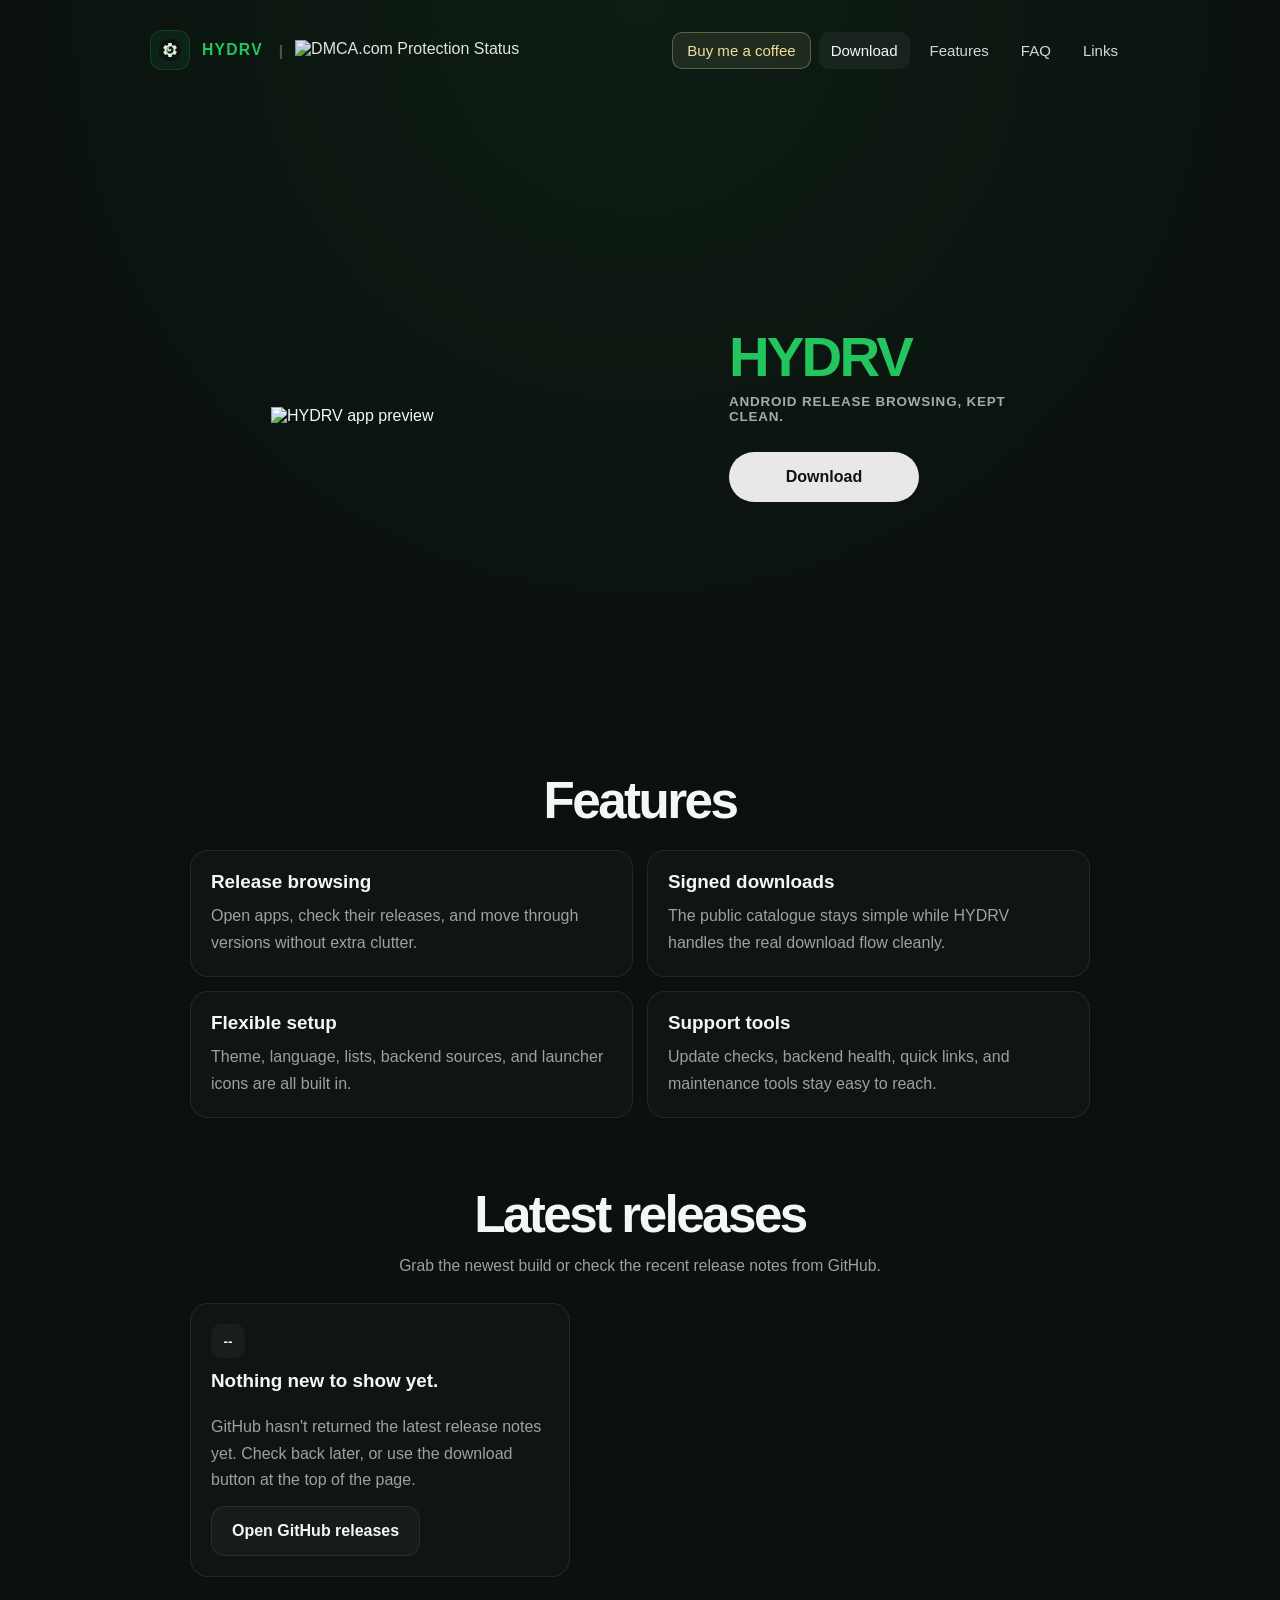
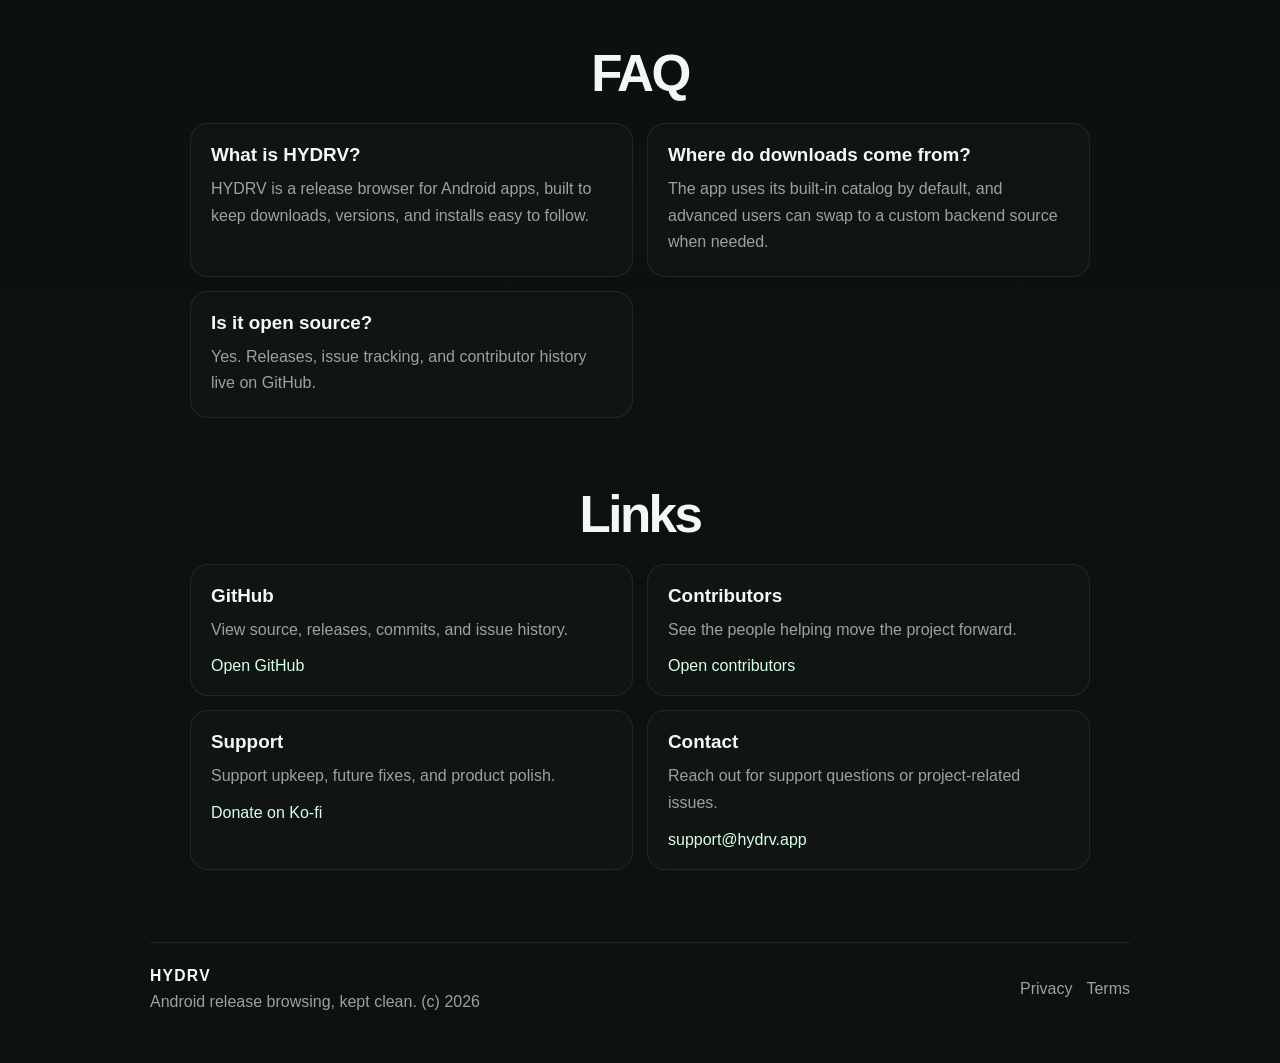
==== commit 6e500f93: "Update DMCA badge links" ====
--- a/website/index.html
+++ b/website/index.html
@@ -43,7 +43,7 @@
             <div class="brand-meta" aria-label="Brand metadata">
                 <span class="brand-divider" aria-hidden="true">|</span>
                 <a
-                    href="//www.dmca.com/Protection/Status.aspx?ID=78a2a6af-920a-4b85-b5dd-863cc849e31f"
+                    href="https://www.dmca.com/r/07r363e"
                     title="DMCA.com Protection Status"
                     class="dmca-badge"
                 >
--- a/website/styles.css
+++ b/website/styles.css
@@ -142,6 +142,7 @@
 .brand-copy strong {
     font-size: 0.98rem;
     letter-spacing: 0.08em;
+    color: var(--accent);
 }
 
 .brand-copy span,
@@ -171,6 +172,7 @@
     border-radius: 10px;
     font-size: 0.94rem;
     color: #d0dad5;
+    transition: background 0.2s ease, color 0.2s ease;
 }
 
 .nav a.nav-support {
@@ -240,6 +242,7 @@
     align-items: flex-start;
     justify-content: center;
     min-height: 560px;
+    gap: 10px;
 }
 
 .eyebrow {
@@ -319,7 +322,7 @@
     display: flex;
     justify-content: flex-start;
     gap: 12px;
-    margin-top: 26px;
+    margin-top: 18px;
 }
 
 .feature-visual {
@@ -361,7 +364,7 @@
 
 .section-heading {
     max-width: 620px;
-    margin-bottom: 20px;
+    margin-bottom: 24px;
     text-align: center;
     margin-left: auto;
     margin-right: auto;
@@ -421,7 +424,8 @@
 }
 
 .release-grid {
-    grid-template-columns: repeat(3, minmax(0, 1fr));
+    grid-template-columns: repeat(auto-fit, minmax(250px, 1fr));
+    align-items: stretch;
 }
 
 .info-card,
@@ -433,6 +437,22 @@
     border: 1px solid var(--line);
 }
 
+.highlight-card,
+.info-card,
+.release-card,
+.legal-card {
+    transition: border-color 0.2s ease, background 0.2s ease, transform 0.2s ease;
+}
+
+.highlight-card:hover,
+.info-card:hover,
+.release-card:hover,
+.legal-card:hover {
+    border-color: rgba(34, 197, 94, 0.16);
+    background: rgba(20, 26, 22, 0.92);
+    transform: translateY(-1px);
+}
+
 .info-card h3,
 .release-card h3,
 .legal-card h2 {
@@ -463,6 +483,10 @@
     flex-direction: column;
     gap: 12px;
     min-height: 100%;
+}
+
+.release-card-empty {
+    max-width: 380px;
 }
 
 .release-head {
@@ -596,7 +620,8 @@
     }
 
     .dmca-badge img {
-        height: 16px;
+        height: 18px;
+        opacity: 1;
     }
 
     .topbar.is-scrolled {
@@ -702,6 +727,7 @@
         font-size: clamp(2rem, 8vw, 2.9rem);
         line-height: 1;
         letter-spacing: -0.04em;
+        color: var(--accent);
     }
 
     .hero-mobile-lockup span {
@@ -748,4 +774,11 @@
     .highlight-card {
         padding: 22px 18px;
     }
-}
+
+    .highlight-card:hover,
+    .info-card:hover,
+    .release-card:hover,
+    .legal-card:hover {
+        transform: none;
+    }
+}
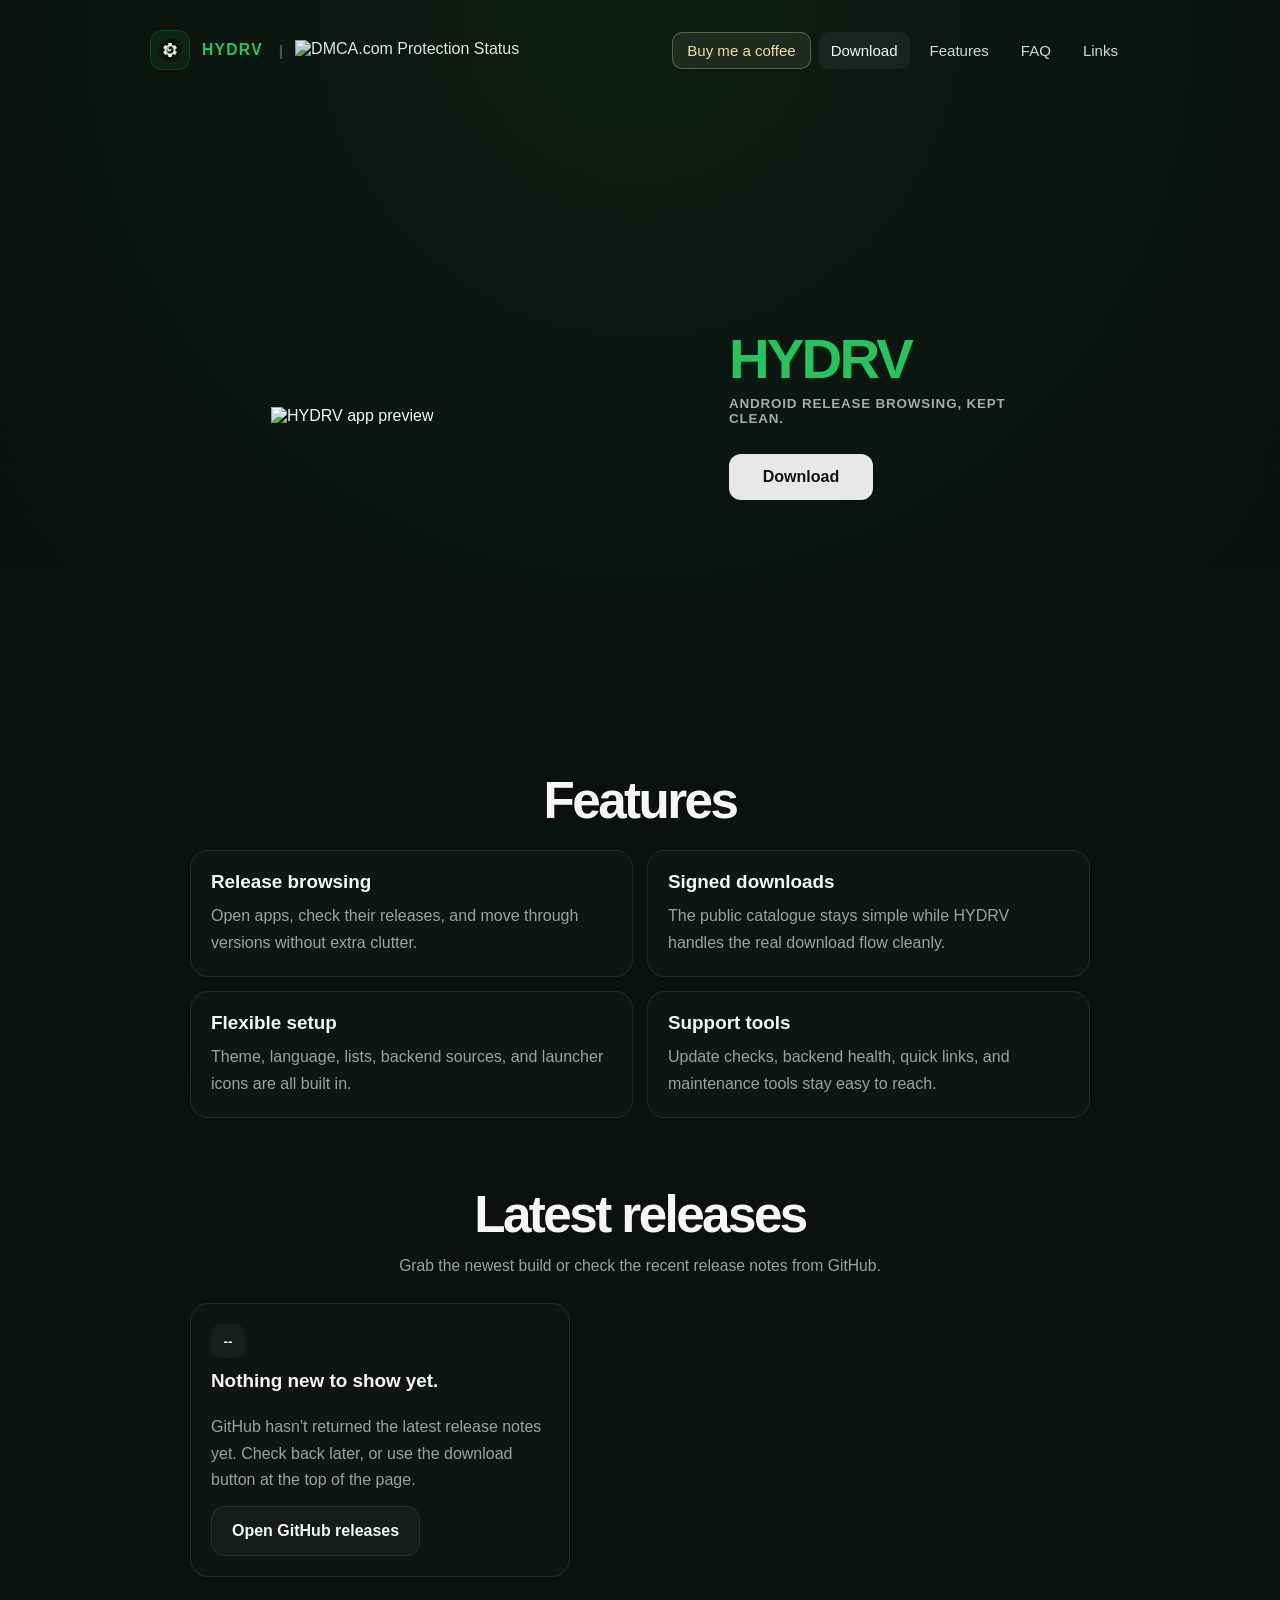
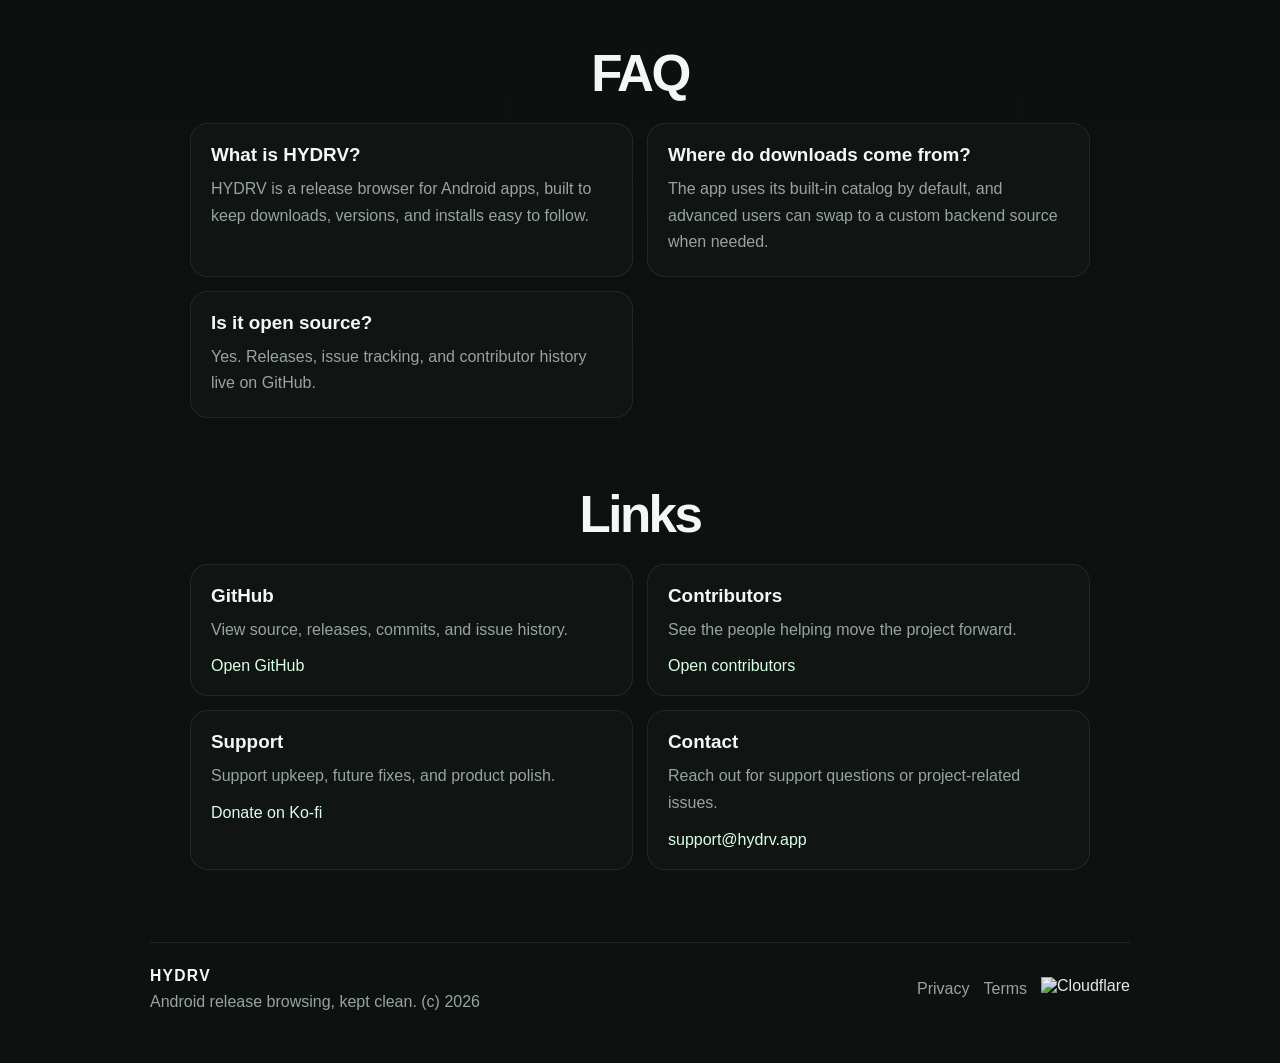
==== commit baac3ae8: "Polish website mobile menu and footer" ====
--- a/website/index.html
+++ b/website/index.html
@@ -175,8 +175,11 @@
                 <p>Android release browsing, kept clean.</p>
             </div>
             <div class="footer-links">
-                <a href="./privacy.html">Privacy</a>
-                <a href="./terms.html">Terms</a>
+                <div class="footer-legal-links">
+                    <a href="./privacy.html">Privacy</a>
+                    <a href="./terms.html">Terms</a>
+                </div>
+                <img class="footer-cloudflare" src="./assets/cloudflare-logo.png" alt="Cloudflare">
             </div>
         </footer>
     </div>
--- a/website/styles.css
+++ b/website/styles.css
@@ -349,8 +349,10 @@
 }
 
 .hero .button-primary {
-    min-width: 190px;
-    border-radius: 999px;
+    min-width: 144px;
+    min-height: 46px;
+    padding: 0 18px;
+    border-radius: 12px;
 }
 
 .section {
@@ -550,16 +552,29 @@
 
 .footer-links {
     display: flex;
-    flex-wrap: wrap;
+    align-items: center;
     gap: 14px;
 }
 
-.footer-links a {
+.footer-legal-links {
+    display: flex;
+    align-items: center;
+    gap: 14px;
+}
+
+.footer-cloudflare {
+    display: block;
+    width: auto;
+    height: 24px;
+    opacity: 0.94;
+}
+
+.footer-legal-links a {
     color: var(--muted);
 }
 
-.footer-links a:hover,
-.footer-links a:focus-visible {
+.footer-legal-links a:hover,
+.footer-legal-links a:focus-visible {
     color: var(--text);
 }
 
@@ -771,6 +786,33 @@
         align-items: flex-start;
     }
 
+    .footer > div:first-child {
+        width: 100%;
+        text-align: center;
+    }
+
+    .footer-links {
+        width: 100%;
+        display: flex;
+        flex-direction: column;
+        align-items: center;
+        gap: 10px;
+    }
+
+    .footer-legal-links {
+        justify-content: center;
+    }
+
+    .footer-links img.footer-cloudflare {
+        height: 24px;
+        width: auto;
+        max-width: none;
+    }
+
+    .footer-cloudflare {
+        height: 24px;
+    }
+
     .highlight-card {
         padding: 22px 18px;
     }
